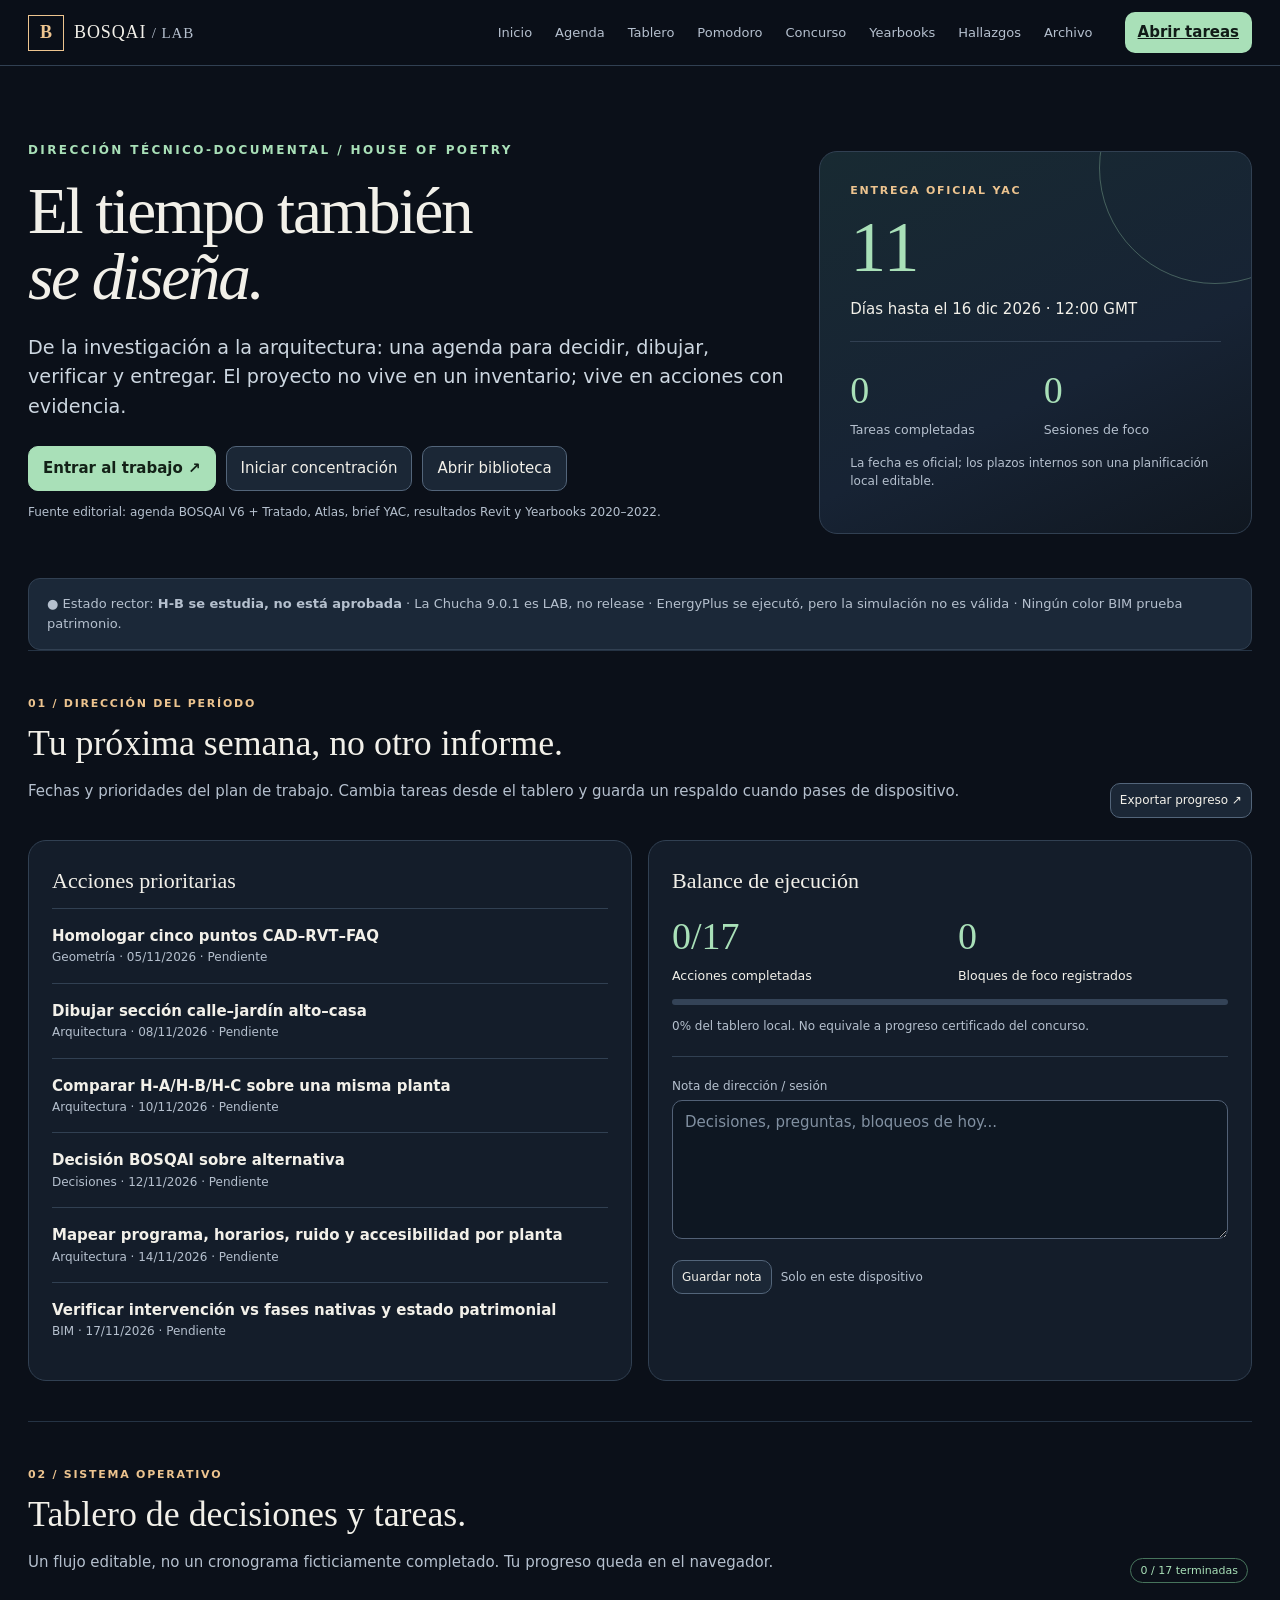
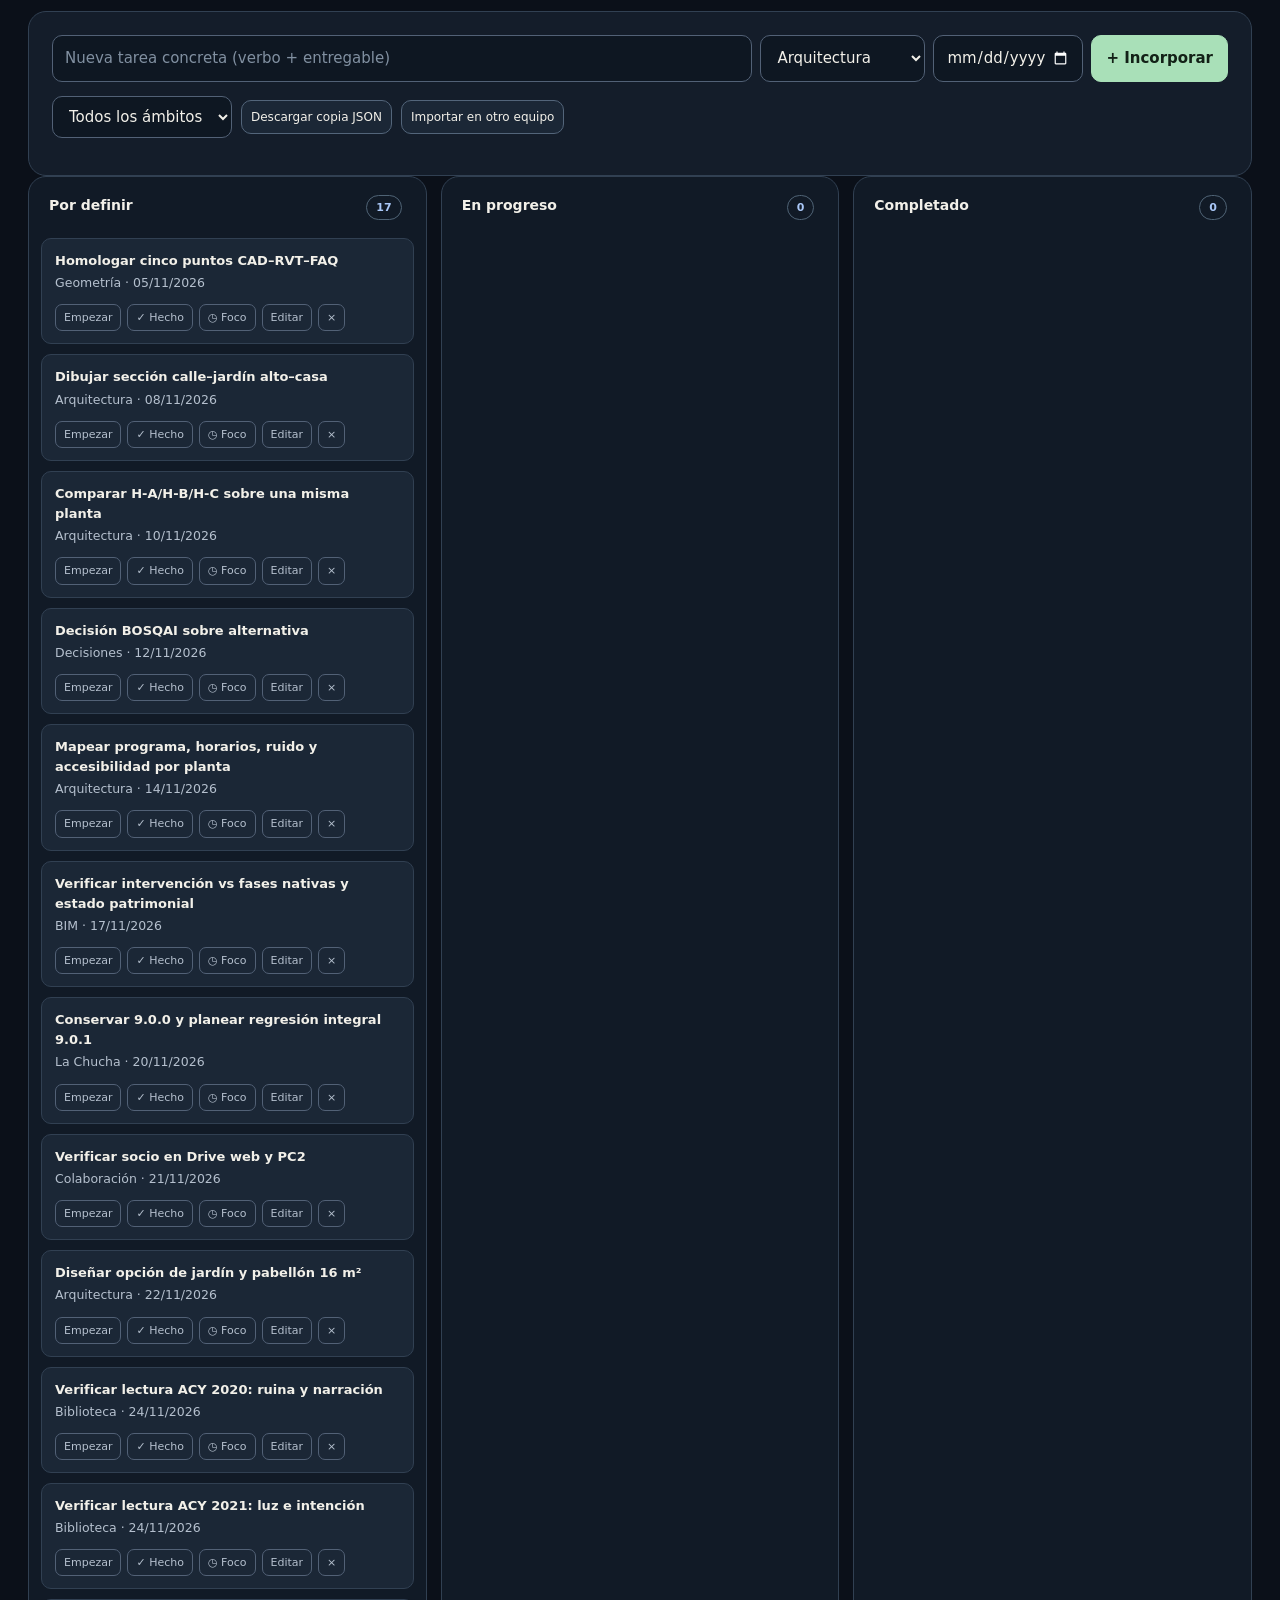
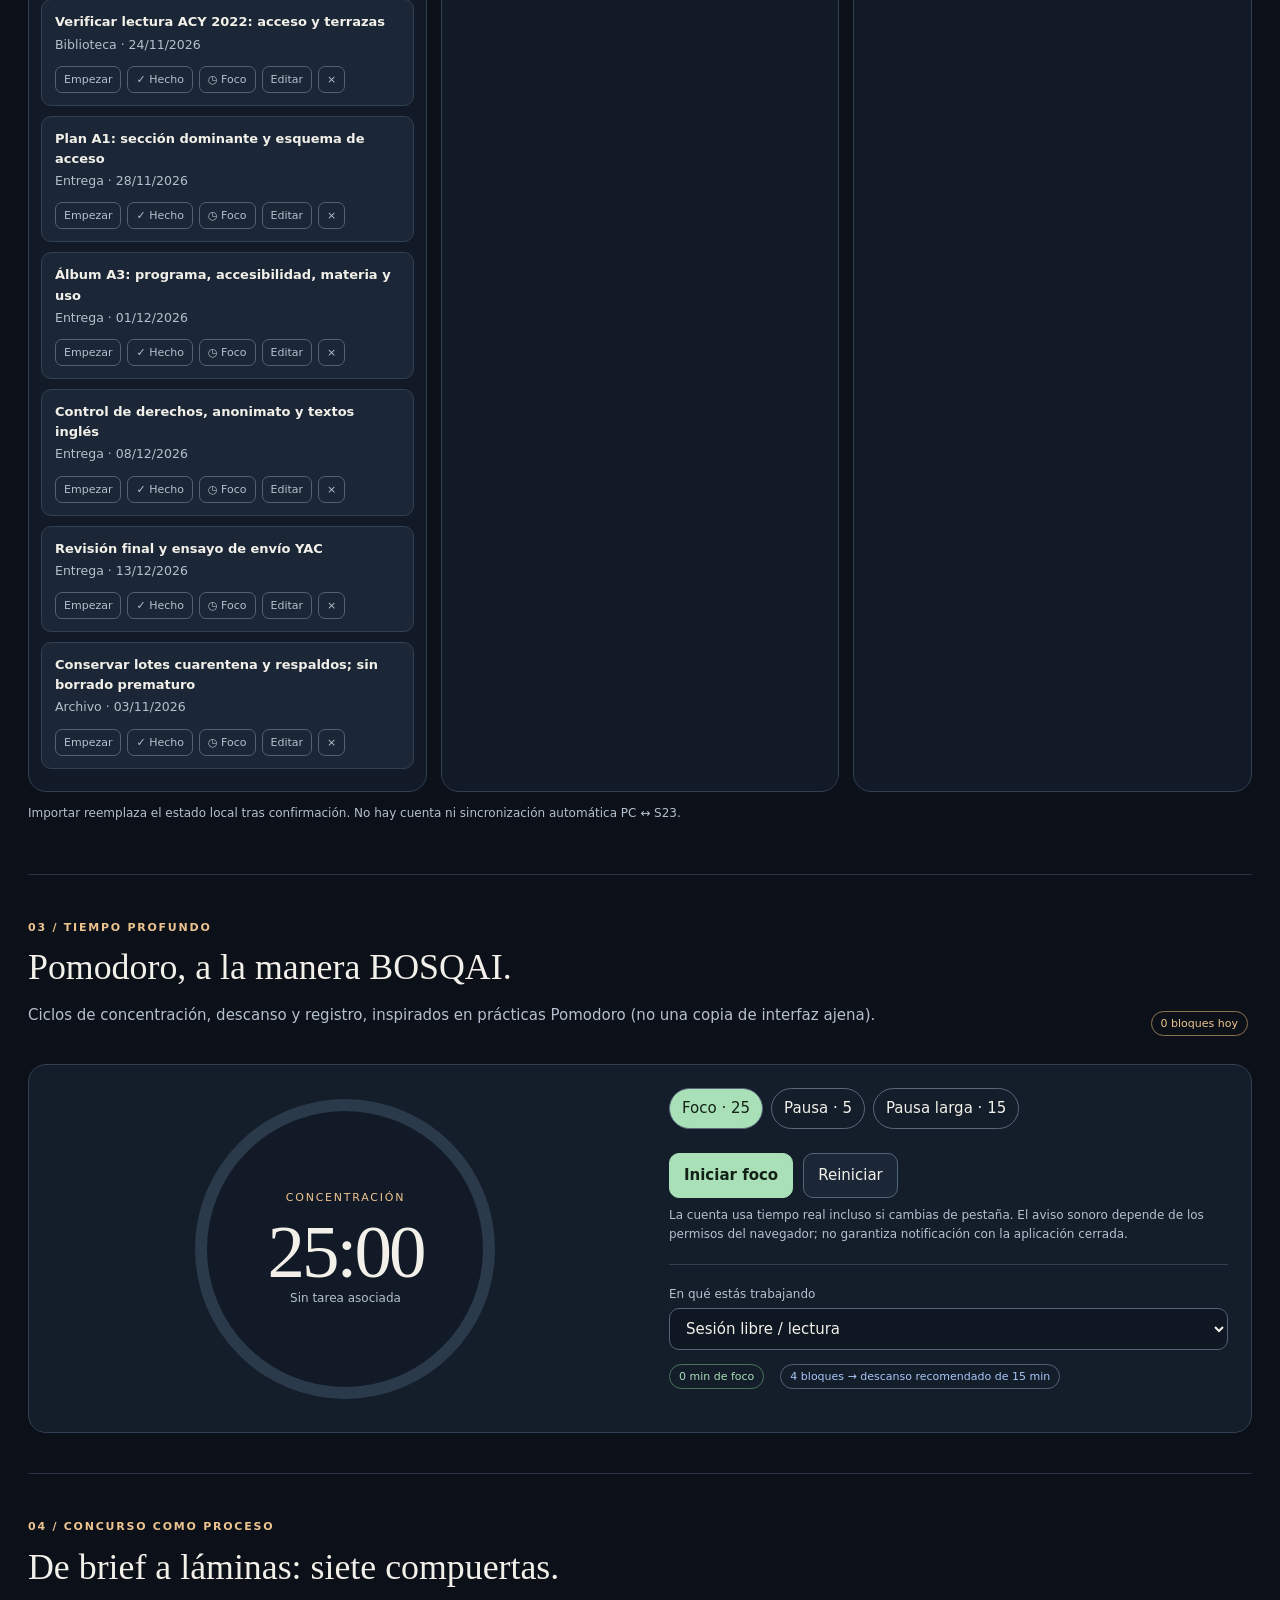
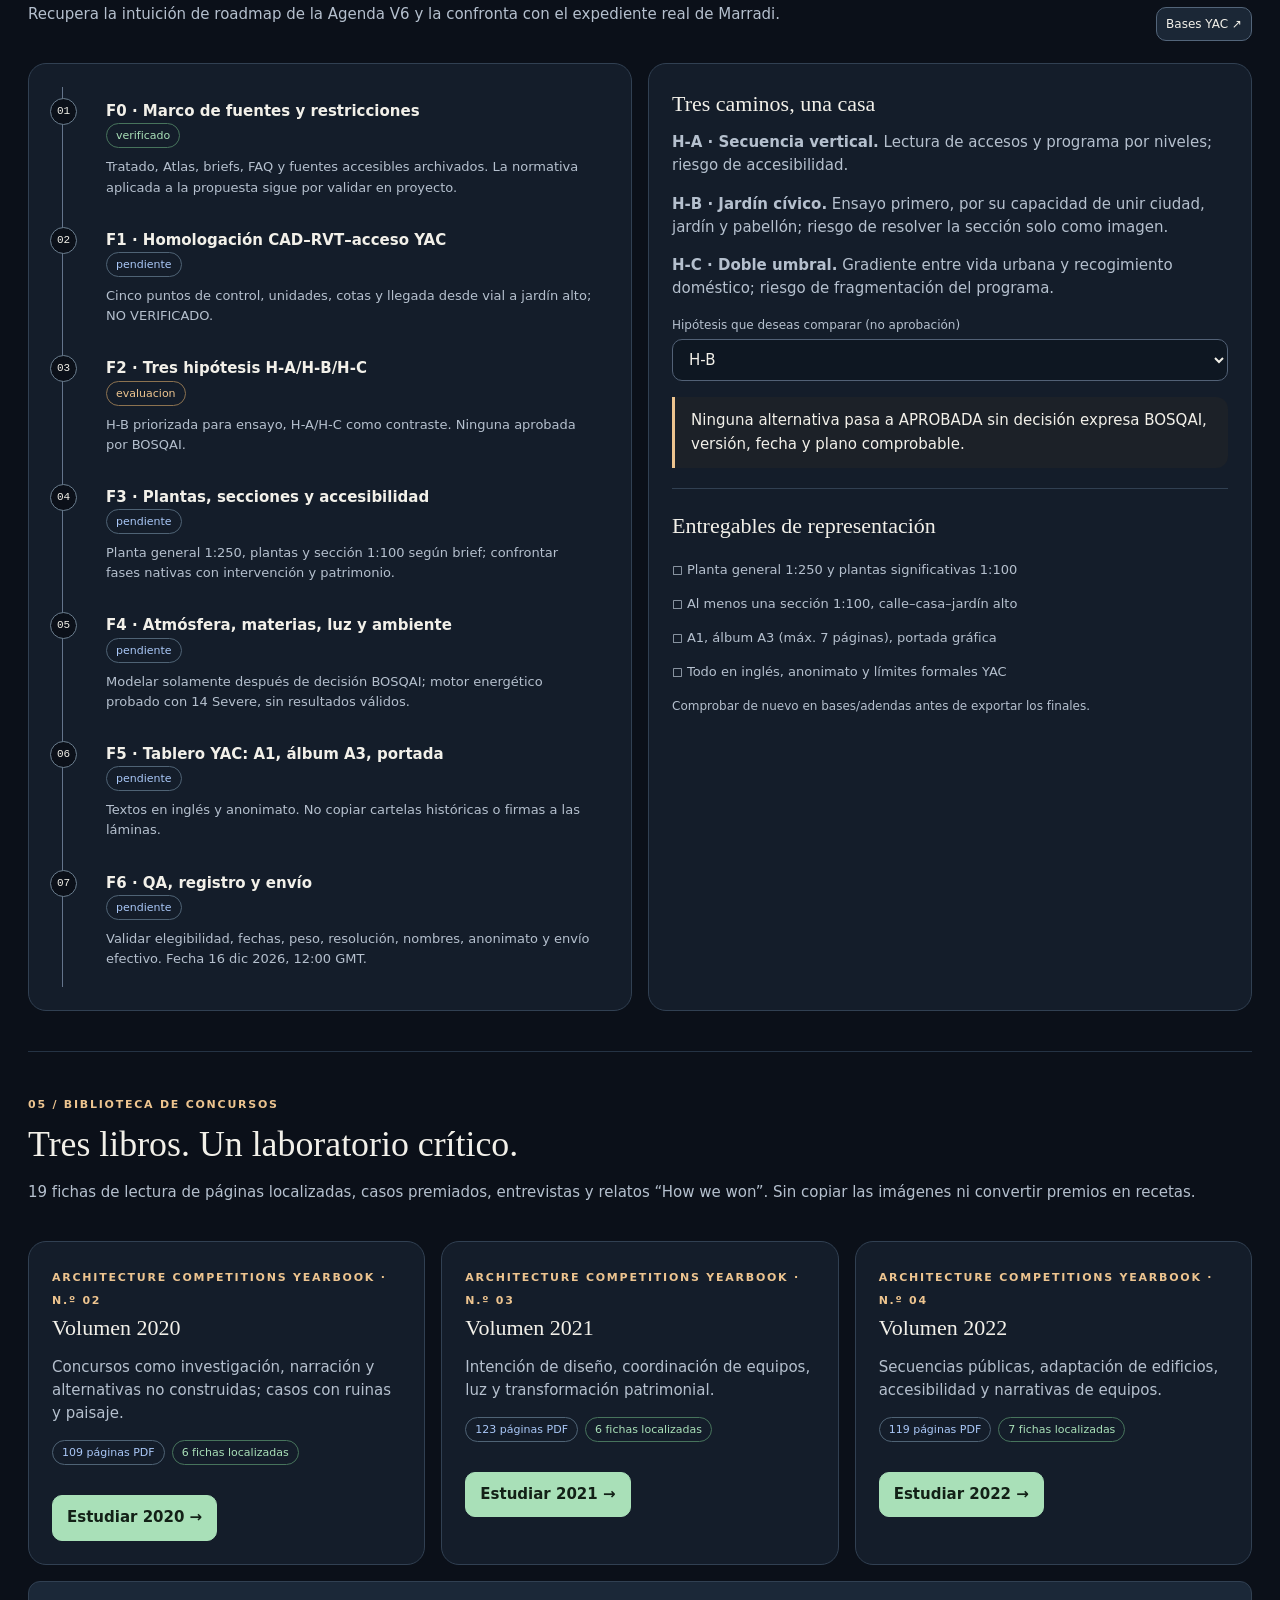
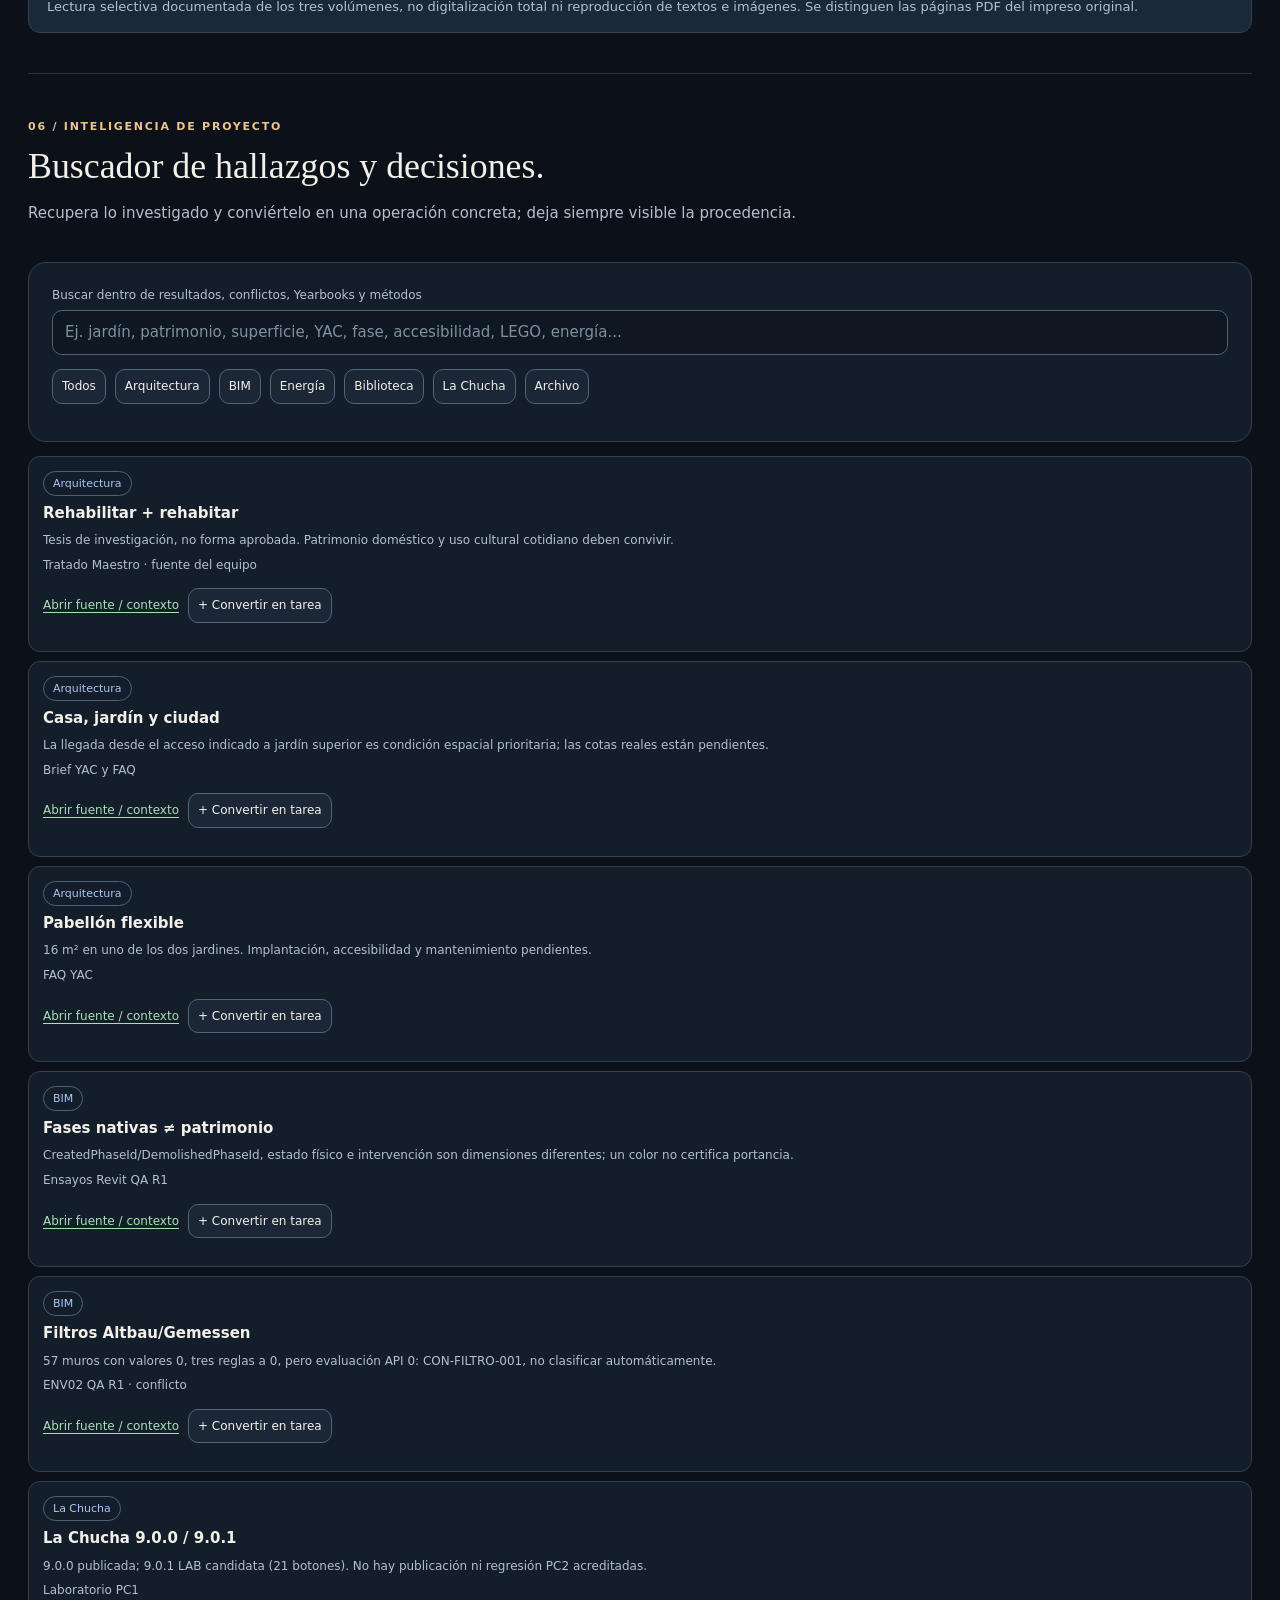
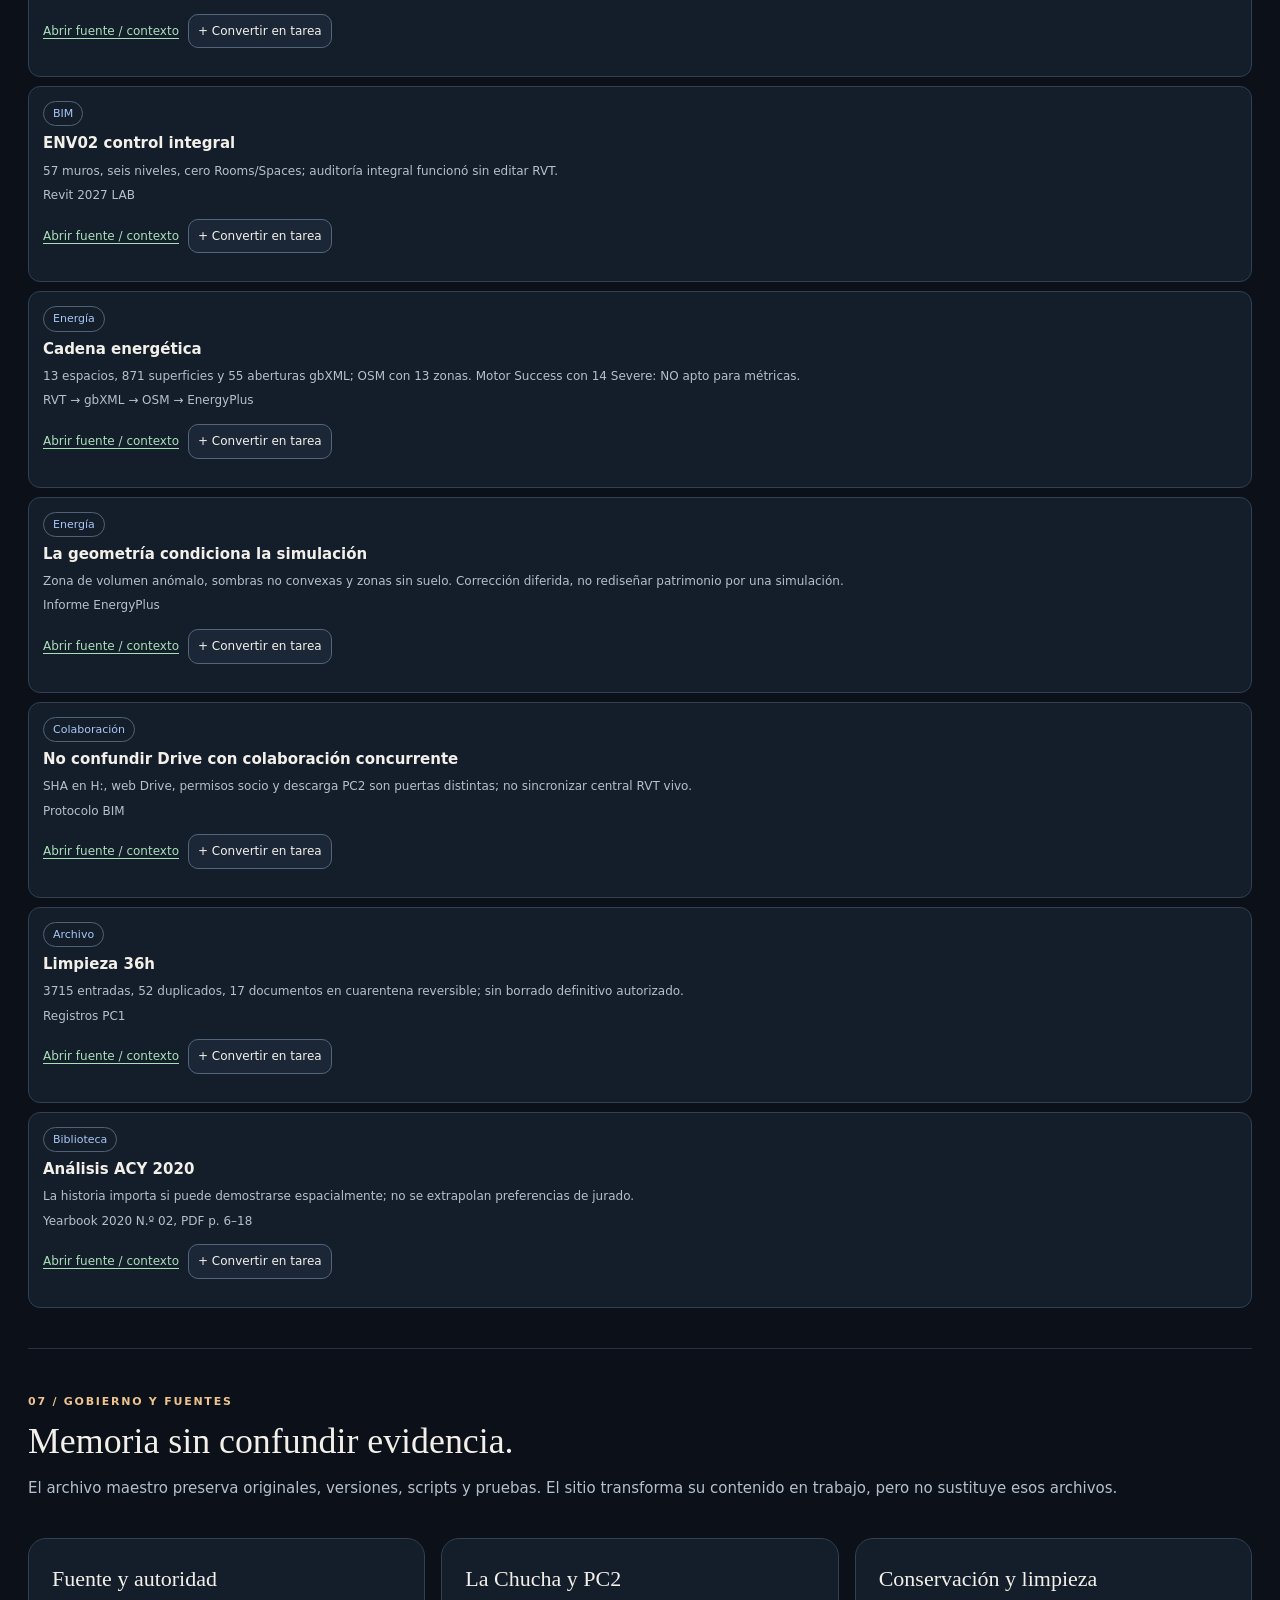
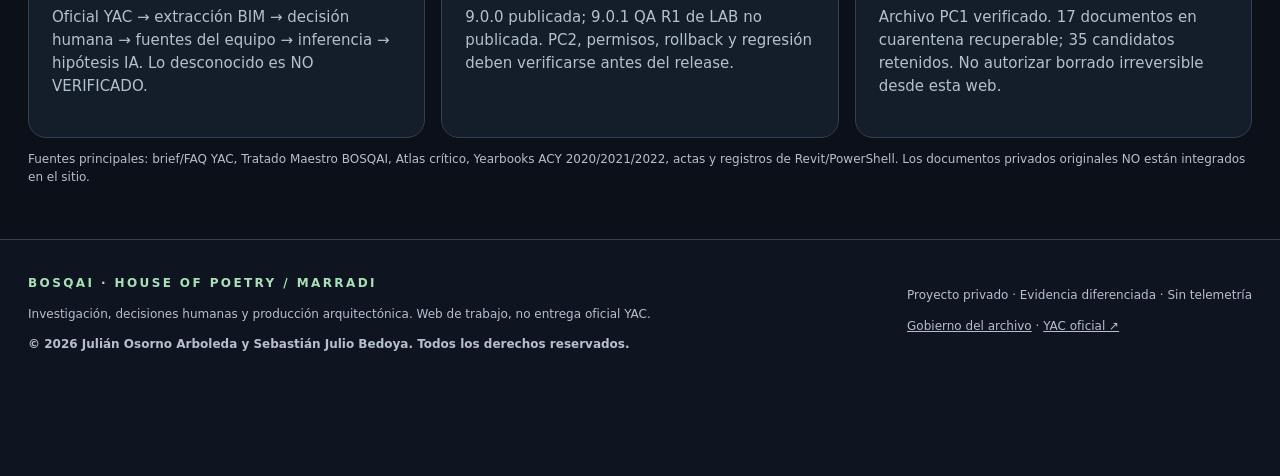
==== index.html @ 4ab839f7 "Add responsive competition workbench entrypoint" ====
<!doctype html>
<html lang="es">
<head>
<meta charset="utf-8">
<meta name="viewport" content="width=device-width, initial-scale=1, viewport-fit=cover">
<meta name="theme-color" content="#0b1019">
<meta name="description" content="BOSQAI Arch-Core: sistema de trabajo arquitectónico House of Poetry, agenda, Pomodoro, investigación y biblioteca crítica ACY.">
<meta name="color-scheme" content="dark">
<title>Estudio y dirección · BOSQAI Arch-Core</title>
<link rel="icon" type="image/svg+xml" href="assets/favicon.svg">
<link rel="manifest" href="manifest.webmanifest">
<link rel="stylesheet" href="style.css">
</head>
<body data-book="" data-base="">
<a class="sr" href="#root">Ir al contenido</a>
<header class="topbar"></header>
<main id="root"><div class="container"><p>Cargando el estudio BOSQAI… Si este texto permanece, revisa JavaScript.</p></div></main>
<footer class="foot"></footer>
<nav class="mobile-bottom" aria-label="Navegación móvil"></nav>
<div id="toast" role="status" aria-live="polite" class="toast hide"></div>
<script src="data.js" defer></script>
<script src="app.js" defer></script>
</body>
</html>
---- style.css ----
:root{--bg:#0b1019;--surface:#141d2a;--panel:#1b2736;--line:#314052;--text:#f2f0e9;--muted:#b5c0ce;--accent:#a9e0b8;--gold:#edc48f;--red:#efb5aa;--blue:#a9c7f7;--radius:18px;--max:1380px}
*{box-sizing:border-box}html{scroll-behavior:smooth}body{margin:0;background:var(--bg);color:var(--text);font:15px/1.55 -apple-system,BlinkMacSystemFont,"Segoe UI",system-ui,sans-serif}a{color:inherit}a:hover{color:var(--accent)}button,input,select,textarea{font:inherit}button{cursor:pointer}button:focus-visible,input:focus-visible,select:focus-visible,textarea:focus-visible,a:focus-visible{outline:3px solid var(--gold);outline-offset:3px}button:disabled{opacity:.4;cursor:not-allowed}
.container{max-width:var(--max);margin:auto;padding:0 28px}.topbar{position:sticky;top:0;z-index:20;background:#0b1019ed;border-bottom:1px solid var(--line);backdrop-filter:blur(16px)}.top-inner{max-width:var(--max);margin:auto;padding:12px 28px;display:flex;align-items:center;gap:22px}.brand{display:flex;align-items:center;gap:10px;text-decoration:none;min-width:max-content}.monogram{border:1px solid var(--gold);width:36px;height:36px;display:grid;place-items:center;color:var(--gold);font:bold 18px Georgia,serif}.brand span:last-child{font-family:Georgia,serif;font-size:18px;letter-spacing:.05em}.topnav{display:flex;flex-wrap:wrap;gap:3px;margin-left:auto}.topnav a{padding:8px 10px;color:var(--muted);text-decoration:none;border-radius:10px;font-size:13px}.topnav a.active,.topnav a:hover{background:var(--panel);color:var(--text)}.top-cta{background:var(--accent);color:#111b17;border:0;padding:9px 13px;border-radius:10px;font-weight:700}.mobile-toggle{display:none;background:var(--panel);color:var(--text);border:1px solid var(--line);border-radius:10px;padding:9px 12px}
.hero{padding:72px 0 44px;display:grid;grid-template-columns:1.4fr .8fr;gap:34px;align-items:end}.eyebrow{font-size:12px;letter-spacing:.2em;text-transform:uppercase;color:var(--accent);font-weight:750}.hero h1{font:normal clamp(38px,5.1vw,78px)/1.02 Georgia,"Times New Roman",serif;letter-spacing:-.035em;margin:16px 0 22px}.lead{font-size:clamp(16px,1.5vw,20px);color:#cdd7e1;max-width:790px}.sublead{color:var(--muted)}.hero-aside{background:linear-gradient(155deg,#182a32,#172334 60%,#101720);border:1px solid var(--line);border-radius:var(--radius);padding:30px;position:relative;overflow:hidden}.hero-aside:before{content:"";position:absolute;right:-80px;top:-100px;width:230px;height:230px;border:1px solid var(--accent);border-radius:50%;opacity:.32}.big-count{font:normal 72px/1 Georgia,serif;color:var(--accent);margin:12px 0}.tiny{font-size:12px;color:var(--muted)}.actions{display:flex;flex-wrap:wrap;gap:10px;margin-top:24px}.btn{background:var(--panel);border:1px solid #53657a;color:var(--text);padding:10px 14px;border-radius:10px;text-decoration:none;display:inline-flex;align-items:center;justify-content:center;gap:8px;min-height:43px}.btn.primary{background:var(--accent);border-color:var(--accent);color:#132117;font-weight:750}.btn.light{background:#2e3d4d}.btn:hover{filter:brightness(1.1)}.btn.small{font-size:12px;padding:7px 9px;min-height:34px}.link{color:var(--accent);text-decoration:underline;text-underline-offset:3px}.section{padding:40px 0;border-top:1px solid #253344;scroll-margin-top:85px}.section-head{display:flex;align-items:end;justify-content:space-between;gap:20px;margin:0 0 22px}.section h2{font:normal clamp(26px,2.8vw,39px)/1.18 Georgia,serif;margin:8px 0}.section h3{font-size:18px;font-weight:650;margin:0 0 10px}.section p{color:var(--muted)}.caps{font-size:11px;font-weight:700;letter-spacing:.16em;text-transform:uppercase;color:var(--gold)}.grid{display:grid;gap:16px}.two{grid-template-columns:repeat(2,minmax(0,1fr))}.three{grid-template-columns:repeat(3,minmax(0,1fr))}.four{grid-template-columns:repeat(4,minmax(0,1fr))}.card{background:var(--surface);border:1px solid var(--line);border-radius:var(--radius);padding:23px;min-width:0}.card.flat{background:transparent}.card h3{font-family:Georgia,serif;font-size:22px;font-weight:400}.card p{margin:8px 0 15px}.card .tag{margin-right:7px}.tag{display:inline-block;padding:3px 9px;border:1px solid #4f6375;border-radius:99px;font-size:11px;color:var(--blue);margin:0 4px 6px 0}.tag.ok{color:var(--accent);border-color:#47745c}.tag.warn{color:var(--gold);border-color:#8c7250}.tag.no{color:var(--red);border-color:#814f4a}.data{font:normal 38px Georgia,serif;margin:6px 0;color:var(--accent)}.meta{font-size:12px;color:var(--muted)}.muted{color:var(--muted)}.divider{height:1px;background:var(--line);margin:20px 0}.ribbon{background:#1b2838;border:1px solid var(--line);padding:15px 18px;border-radius:12px;color:var(--muted);font-size:13px}.notice{border-left:3px solid var(--gold);padding:12px 16px;background:#382d2238;color:var(--text);border-radius:0 12px 12px 0}.task-entry{display:grid;grid-template-columns:1fr 165px 150px auto;gap:8px}.field,select,textarea{background:#0e1722;color:var(--text);border:1px solid #526176;border-radius:10px;padding:10px 12px;min-width:0;width:100%}.field::placeholder,textarea::placeholder{color:#8190a1}label{display:block;color:var(--muted);font-size:12px;margin-bottom:5px}.toolbar{display:flex;flex-wrap:wrap;align-items:center;gap:9px;margin:14px 0}.board{display:grid;grid-template-columns:repeat(3,minmax(0,1fr));gap:14px}.board-col{border:1px solid var(--line);border-radius:var(--radius);padding:12px;background:#111a26;min-height:180px}.board-title{margin:6px 8px 12px;display:flex;justify-content:space-between;font-size:14px;font-weight:700}.task{padding:12px 13px;background:var(--panel);border:1px solid var(--line);border-radius:10px;margin-bottom:10px;word-break:break-word}.task strong{font-size:13px;display:block}.task small{color:var(--muted)}.task-controls{display:flex;gap:6px;flex-wrap:wrap;margin-top:10px}.task-controls button{background:transparent;color:var(--muted);border:1px solid #526176;border-radius:7px;padding:4px 8px;font-size:11px}.progress-line{height:6px;background:#344357;border-radius:8px;overflow:hidden;margin:12px 0}.progress-line span{display:block;height:100%;background:var(--accent);transition:width .3s}.steps{counter-reset:steps}.step{position:relative;padding:13px 16px 15px 43px;border-left:1px solid #64748b;margin-left:10px}.step:before{counter-increment:steps;content:counter(steps,decimal-leading-zero);position:absolute;left:-13px;top:11px;background:var(--bg);border:1px solid #6b7e8f;border-radius:50%;font:11px/25px monospace;text-align:center;width:25px;height:25px}.step strong{display:block}.step p{margin:3px 0;font-size:13px}.timer{display:grid;grid-template-columns:1.05fr 1fr;gap:30px;align-items:center}.timer-dial{position:relative;width:min(100%,300px);aspect-ratio:1;border-radius:50%;margin:auto;display:grid;place-items:center;background:conic-gradient(var(--accent) 0deg,var(--accent) var(--angle,0deg),#2b3a4b var(--angle,0deg),#2b3a4b 360deg)}.timer-dial:before{content:"";position:absolute;inset:12px;border-radius:50%;background:#111a26}.timer-face{position:relative;text-align:center}.clock{font:normal clamp(46px,6vw,75px)/1 Georgia,serif;font-variant-numeric:tabular-nums;letter-spacing:-.04em}.timer-state{letter-spacing:.16em;text-transform:uppercase;font-size:11px;color:var(--gold);margin-bottom:8px}.timer-presets{display:flex;gap:8px;flex-wrap:wrap}.timer-presets button{border:1px solid #5a687c;color:var(--text);background:transparent;border-radius:99px;padding:8px 12px}.timer-presets button[aria-pressed="true"]{background:var(--accent);color:#142419}.pulse{animation:pulse 2s ease infinite}@keyframes pulse{50%{box-shadow:0 0 0 9px #a9e0b818}}.chapter{display:block;border-top:1px solid var(--line);padding:16px 0}.chapter h4{font-family:Georgia,serif;font-weight:normal;font-size:22px;margin:6px 0}.chapter p{margin:5px 0}.case-grid{display:grid;grid-template-columns:repeat(2,minmax(0,1fr));gap:15px}.case{background:var(--surface);border:1px solid var(--line);border-radius:15px;padding:21px}.case h3{font:normal 21px/1.2 Georgia,serif}.case p{font-size:13px}.case .page{color:var(--gold);font-size:12px}.case ul{color:var(--muted);font-size:13px;padding-left:17px}.case li{margin:5px 0}.search-results{display:grid;gap:9px}.result{padding:14px;border:1px solid var(--line);border-radius:12px;background:var(--surface)}.result strong{display:block}.result p{font-size:12px;margin:6px 0}.result a{font-size:12px;color:var(--accent)}.empty{padding:28px;color:var(--muted);border:1px dashed #69798b;border-radius:12px;text-align:center}.layout-book{display:grid;grid-template-columns:240px minmax(0,1fr);gap:28px}.book-aside{position:sticky;top:95px;align-self:start}.book-aside a{display:block;padding:9px 10px;text-decoration:none;border-bottom:1px solid var(--line);color:var(--muted)}.book-aside a:hover{color:var(--accent)}.quote{border-left:2px solid var(--gold);padding:13px 18px;margin:18px 0;color:var(--text);font-family:Georgia,serif;font-size:20px}.book-title{font:normal clamp(40px,5vw,70px)/1.08 Georgia,serif;margin:10px 0 18px}.book-detail .case{margin-bottom:14px}.foot{border-top:1px solid var(--line);background:#0e1520;padding:34px 0 110px}.foot-inner{display:grid;grid-template-columns:1fr auto;gap:20px}.foot p{font-size:12px;color:var(--muted)}.mobile-bottom{display:none}.sr{position:absolute;left:-10000px;width:1px;height:1px;overflow:hidden}.toast{position:fixed;bottom:25px;right:25px;background:var(--accent);color:#102117;padding:12px 18px;border-radius:12px;z-index:80;max-width:min(360px,92vw);box-shadow:0 10px 40px #0007}.hide{display:none!important}.kbd{font-family:monospace;padding:2px 5px;border:1px solid var(--line);border-radius:5px}details{border-bottom:1px solid var(--line);padding:9px 0}summary{cursor:pointer;color:var(--text)}.checkrow{display:flex;align-items:flex-start;gap:9px;padding:7px 0;color:var(--muted);font-size:13px}.checkrow input{margin-top:4px} .pillbar{display:flex;gap:8px;flex-wrap:wrap}
@media(max-width:1120px){.topnav a{padding:7px 6px;font-size:12px}.hero{gap:20px}.four{grid-template-columns:repeat(2,minmax(0,1fr))}.task-entry{grid-template-columns:1fr 1fr}.task-entry button{grid-column:span 2}}
@media(max-width:800px){.top-inner{padding:11px 17px}.mobile-toggle{display:block;margin-left:auto}.topnav{display:none;position:absolute;top:58px;left:12px;right:12px;padding:12px;max-height:75vh;overflow:auto;flex-direction:column;background:#152132;border:1px solid var(--line);border-radius:14px;box-shadow:0 18px 55px #0008}.topnav.open{display:flex}.topnav a{padding:12px;font-size:14px}.top-cta{display:none}.container{padding:0 17px}.hero{grid-template-columns:1fr;padding:48px 0 28px}.hero-aside{padding:23px}.three,.two,.four{grid-template-columns:1fr 1fr}.board{grid-template-columns:1fr}.timer{grid-template-columns:1fr}.timer-dial{width:244px}.layout-book{grid-template-columns:1fr}.book-aside{position:static;display:flex;flex-wrap:wrap;gap:4px}.book-aside a{border:1px solid var(--line);padding:8px;border-radius:8px;font-size:12px}.case-grid{grid-template-columns:1fr}.section{padding:31px 0}.foot-inner{grid-template-columns:1fr}.mobile-bottom{display:flex;position:fixed;bottom:0;left:0;right:0;z-index:25;background:#0b1019f2;border-top:1px solid var(--line);padding:7px max(8px,env(safe-area-inset-right)) calc(8px + env(safe-area-inset-bottom)) max(8px,env(safe-area-inset-left));justify-content:space-around;backdrop-filter:blur(13px)}.mobile-bottom a{display:grid;justify-items:center;color:#aebdcb;text-decoration:none;font-size:11px;gap:1px;padding:4px 6px;min-width:51px}.mobile-bottom span{font-size:18px}.foot{padding-bottom:115px}}
@media(max-width:480px){body{font-size:14px}.hero h1{font-size:46px}.lead{font-size:16px}.three,.two,.four{grid-template-columns:1fr}.task-entry{grid-template-columns:1fr}.task-entry button{grid-column:span 1}.section-head{display:block}.card{padding:18px}.book-title{font-size:44px}.timer-dial{width:235px}.actions .btn{flex:1 1 45%}.hero-aside .big-count{font-size:58px}}
@media(prefers-reduced-motion:reduce){html{scroll-behavior:auto}*,*:before,*:after{animation:none!important;transition:none!important}}
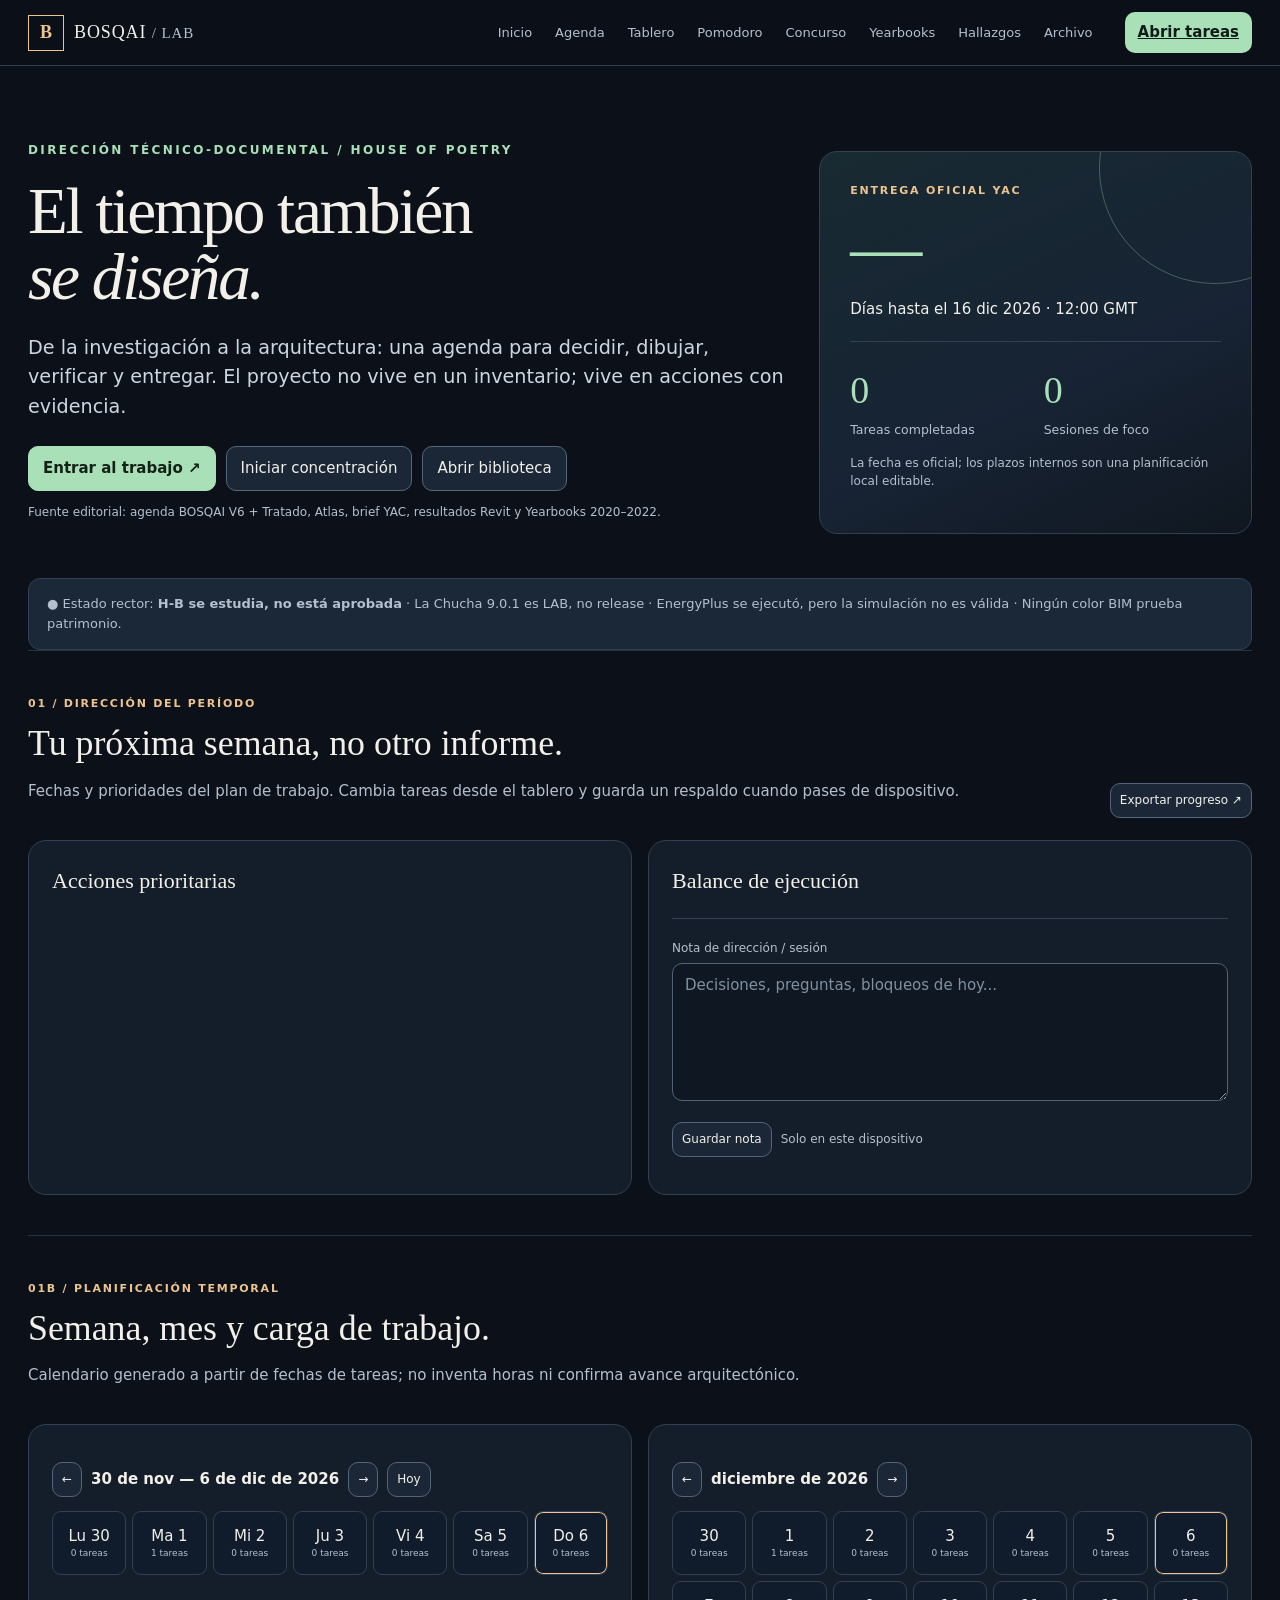
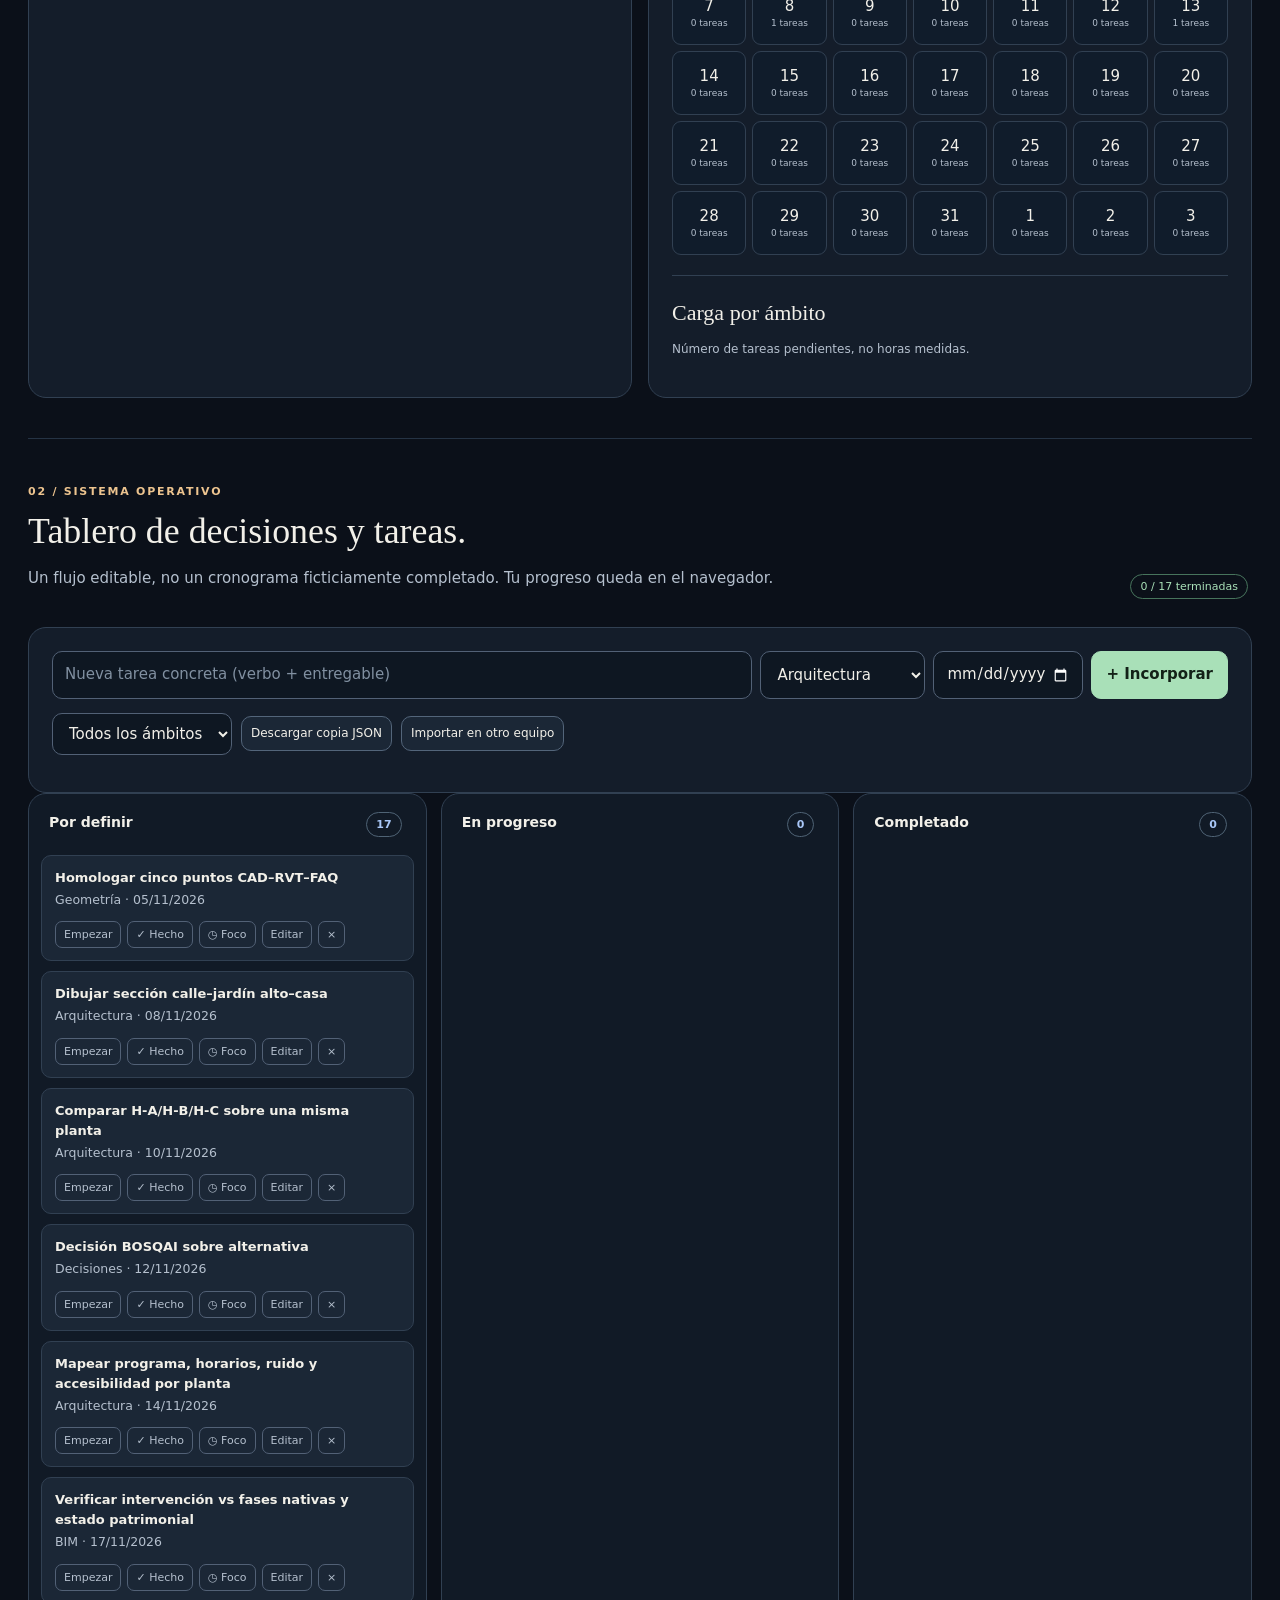
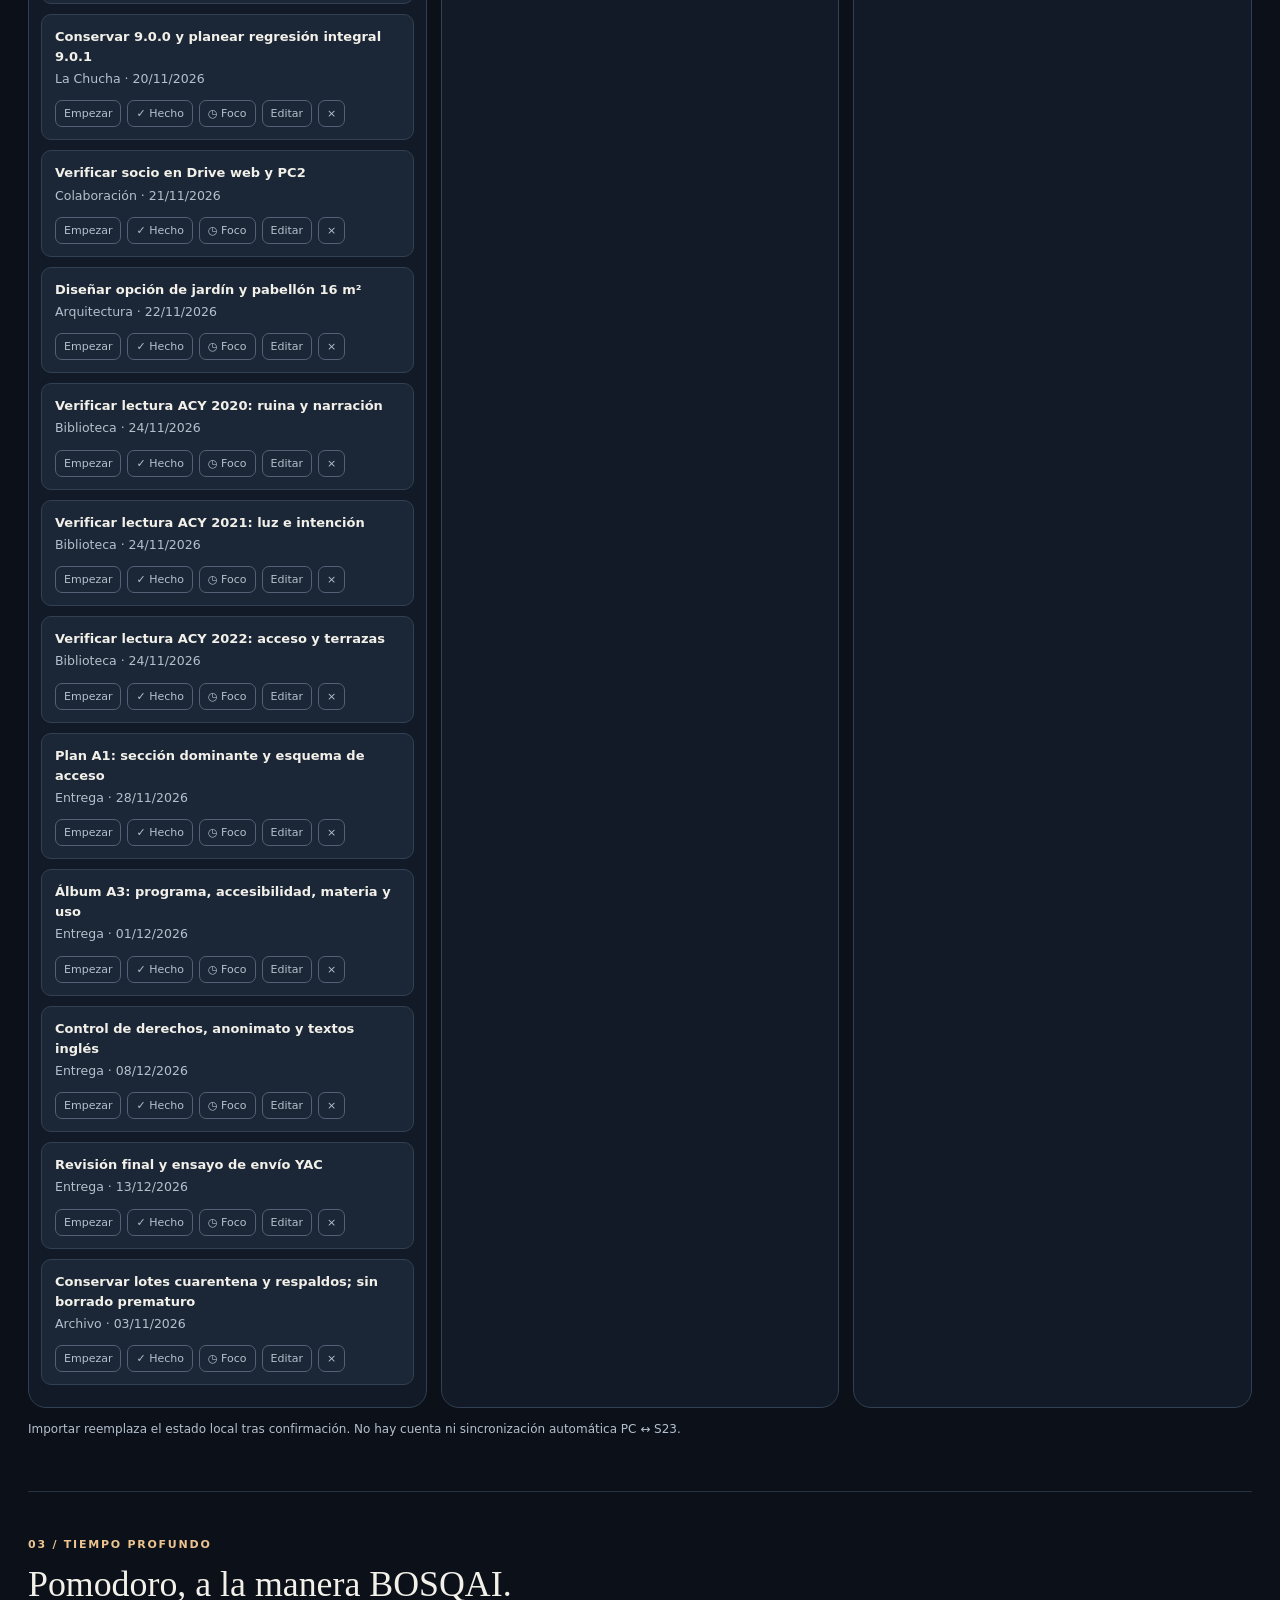
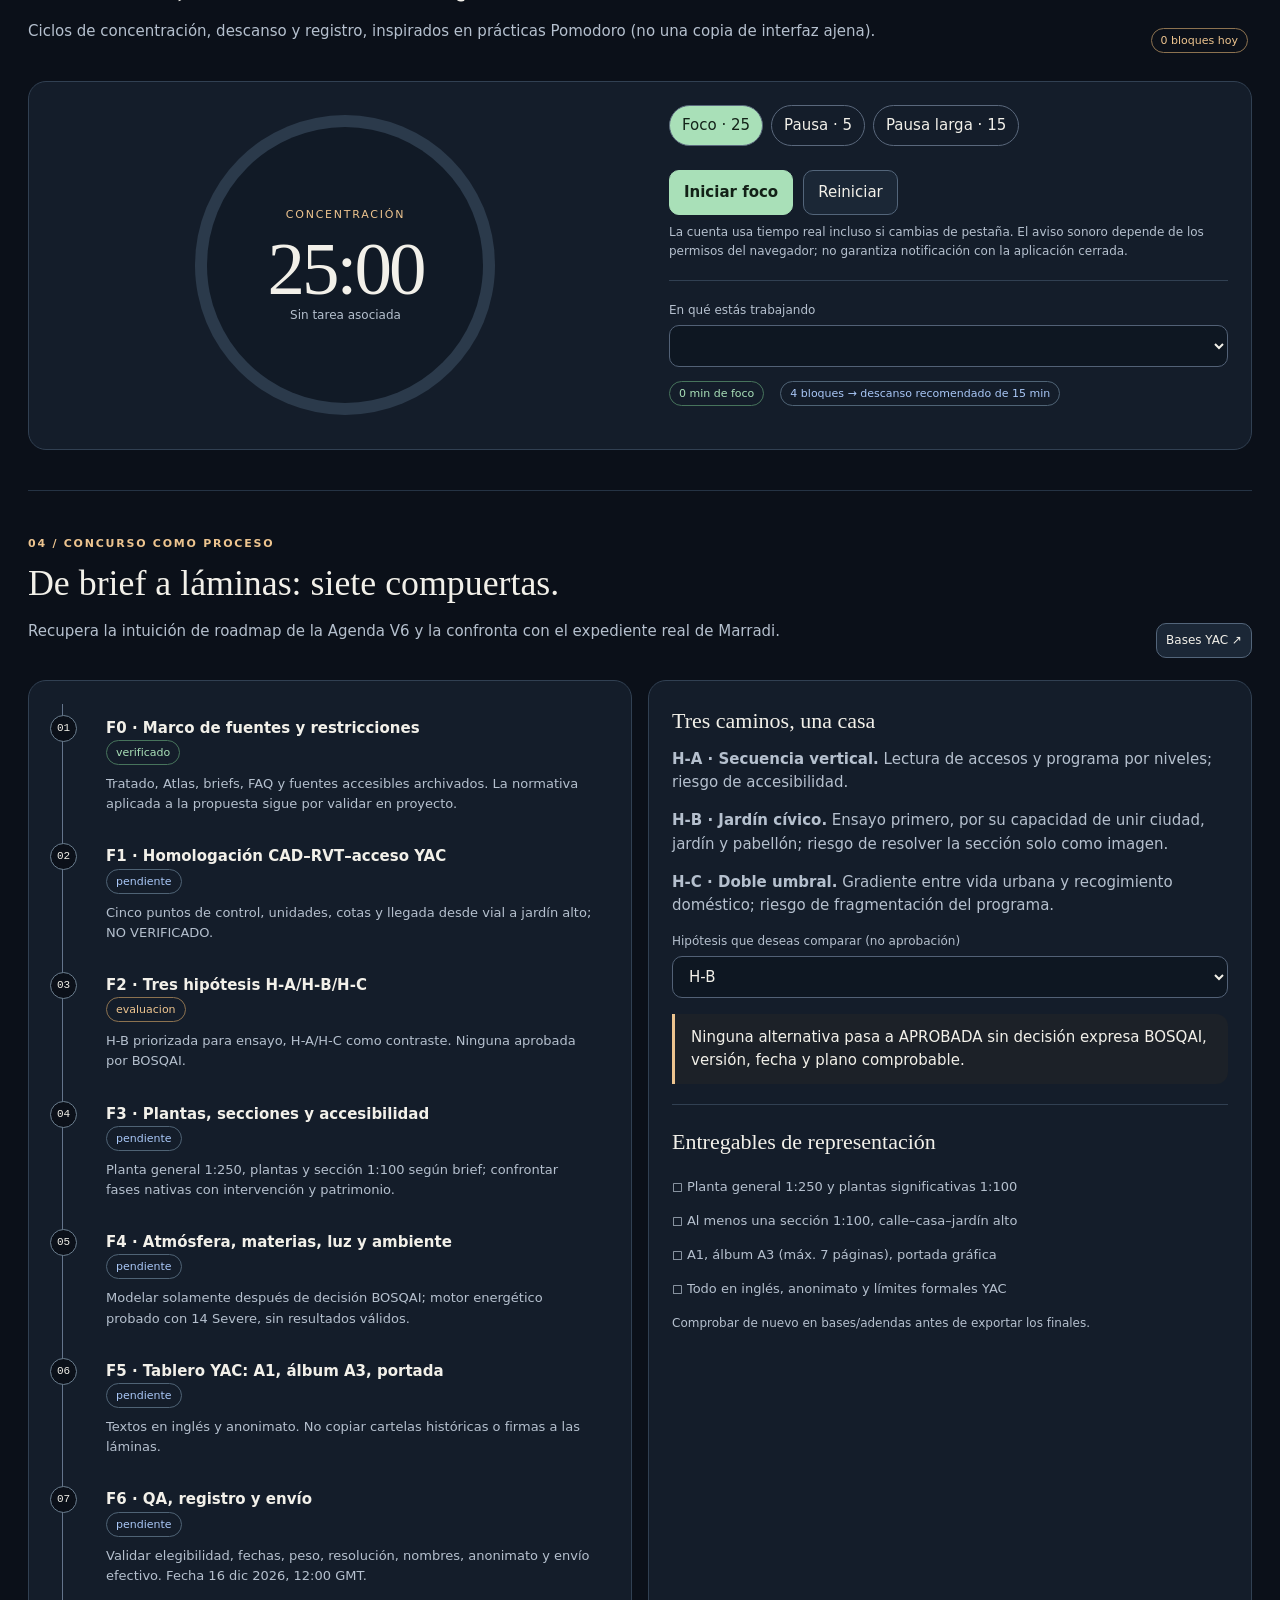
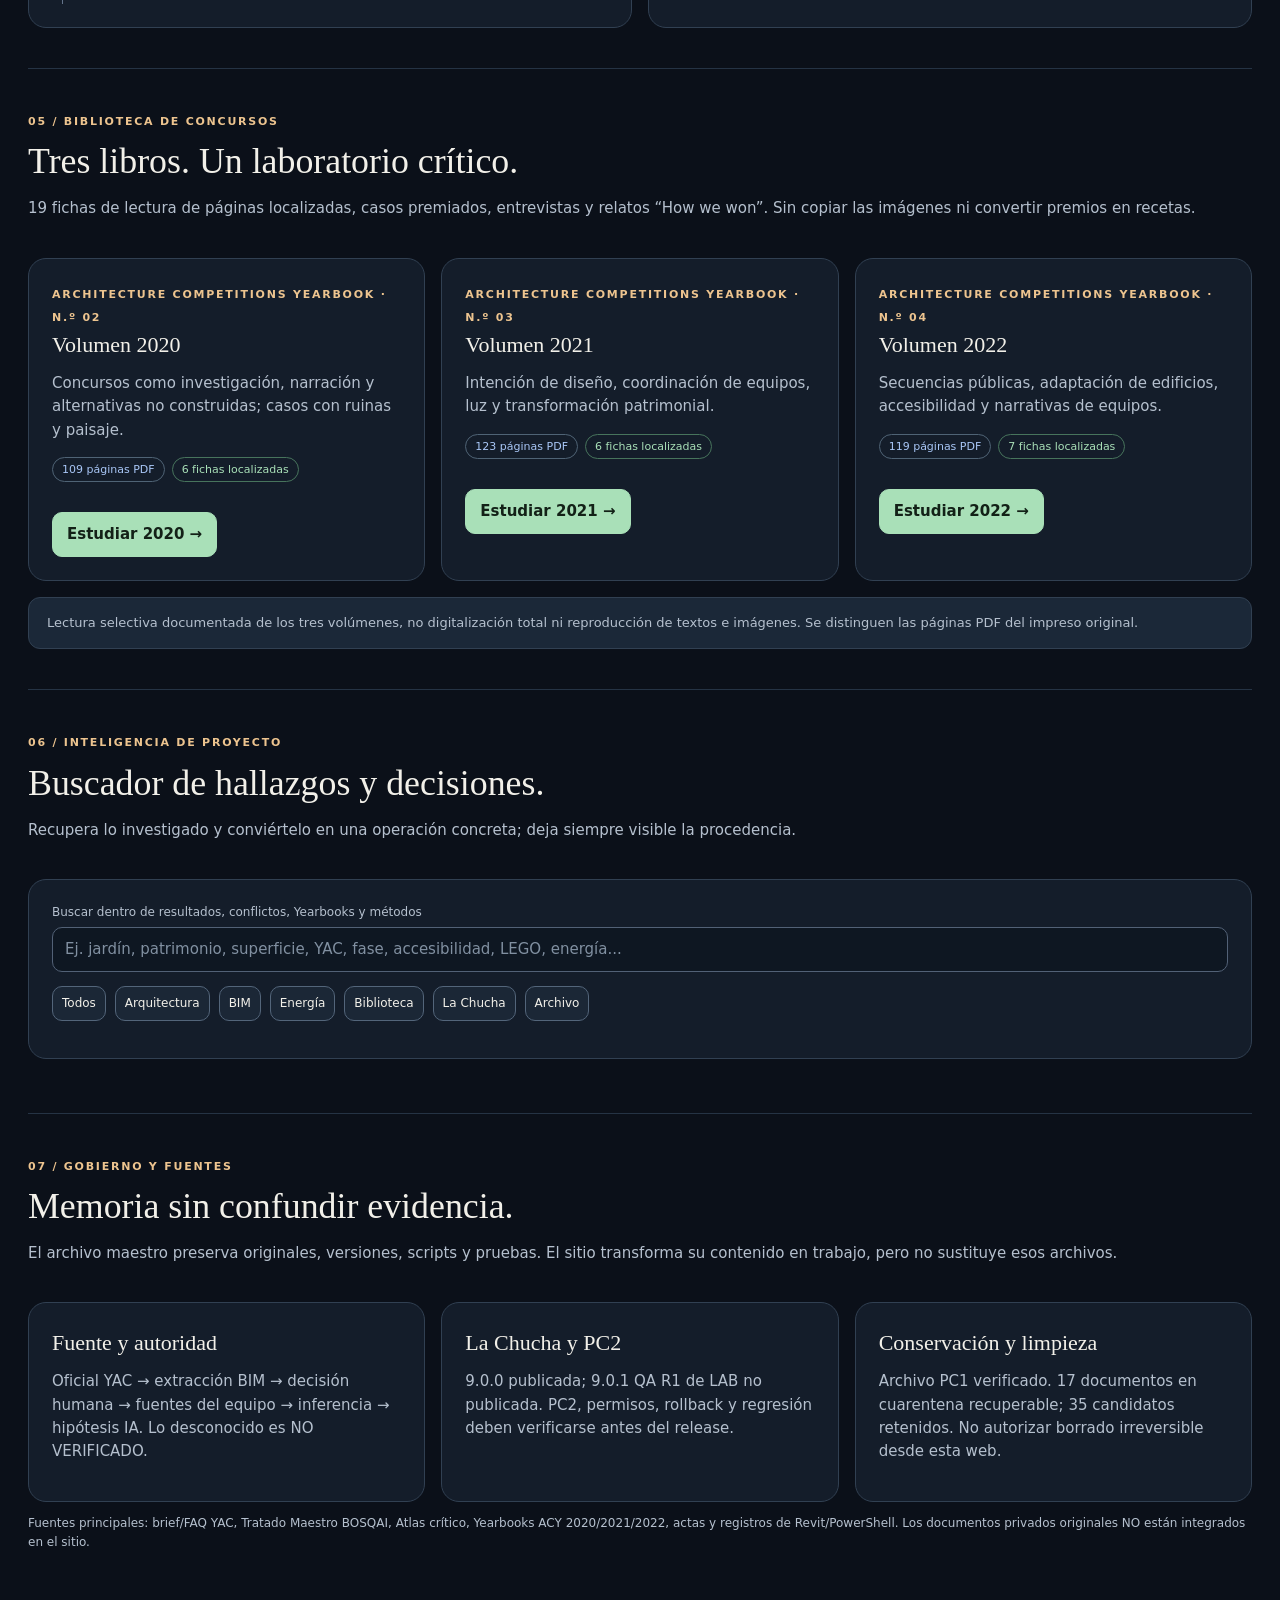
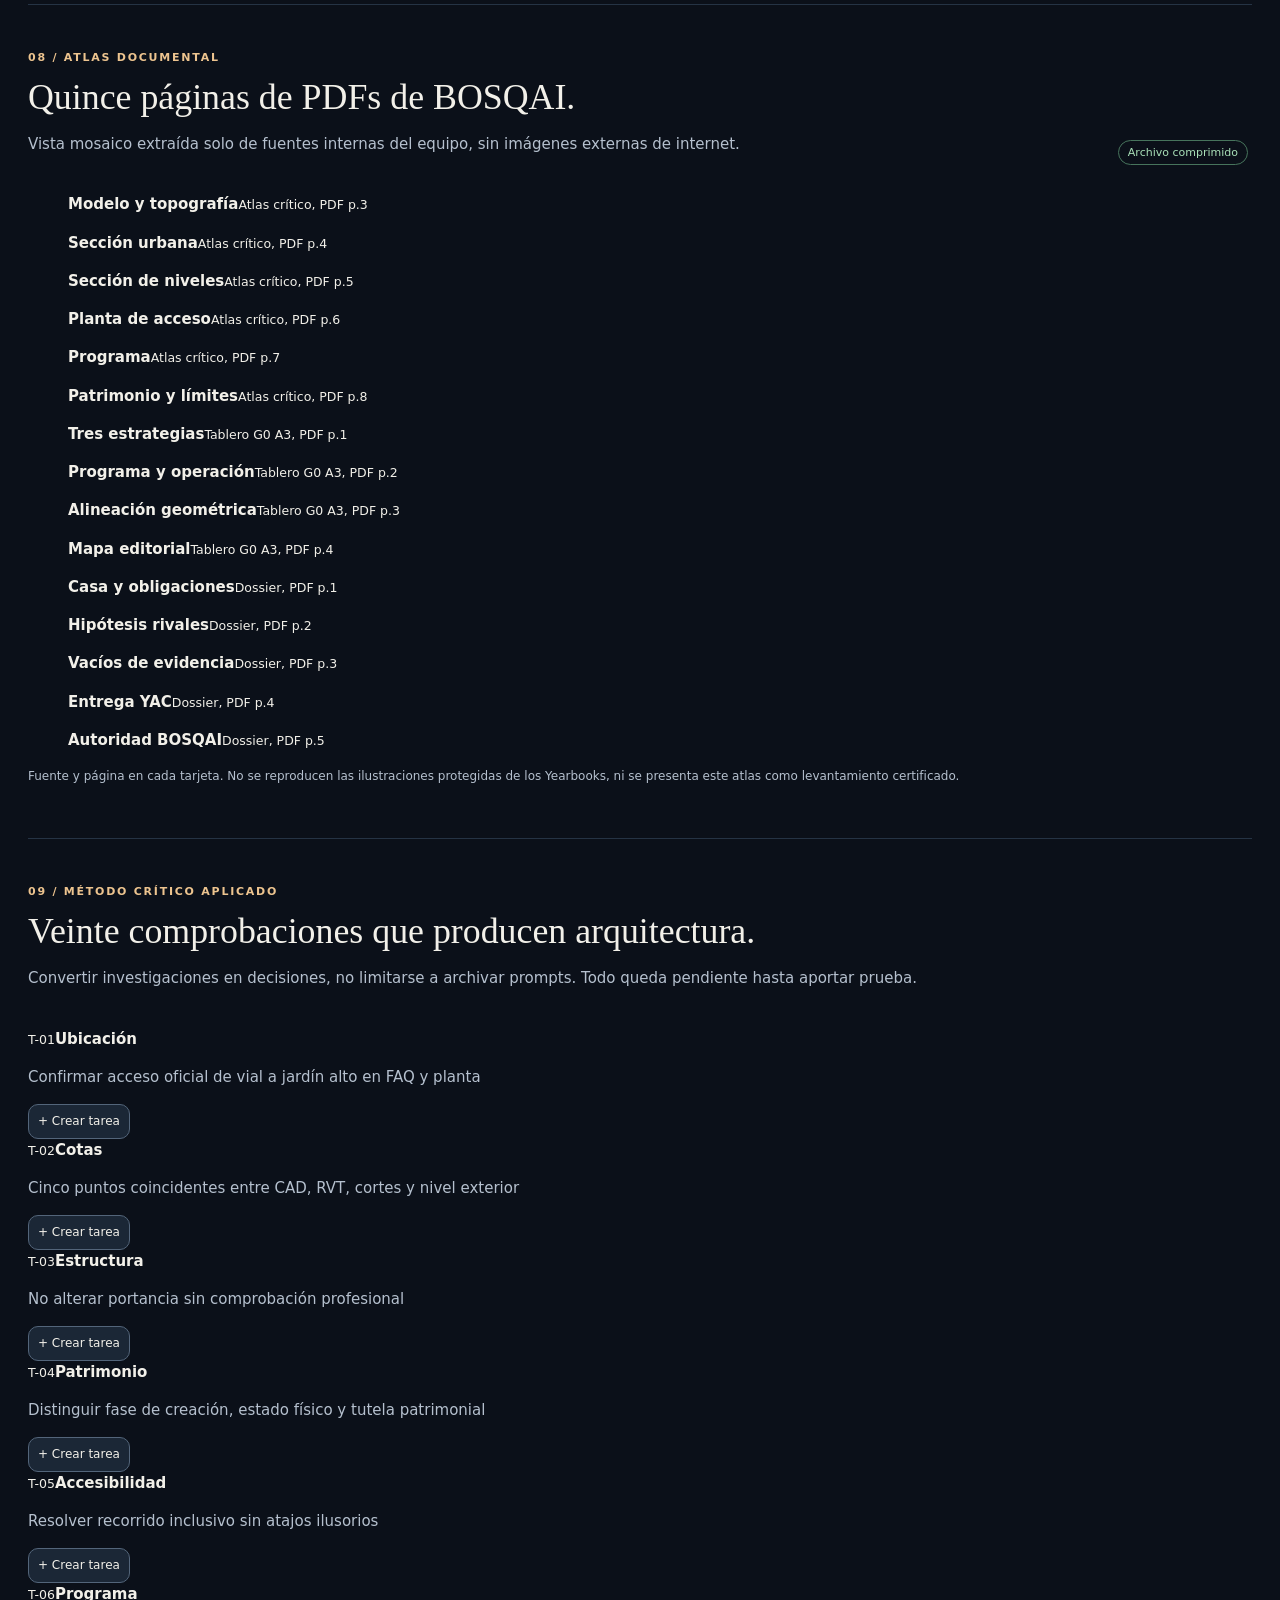
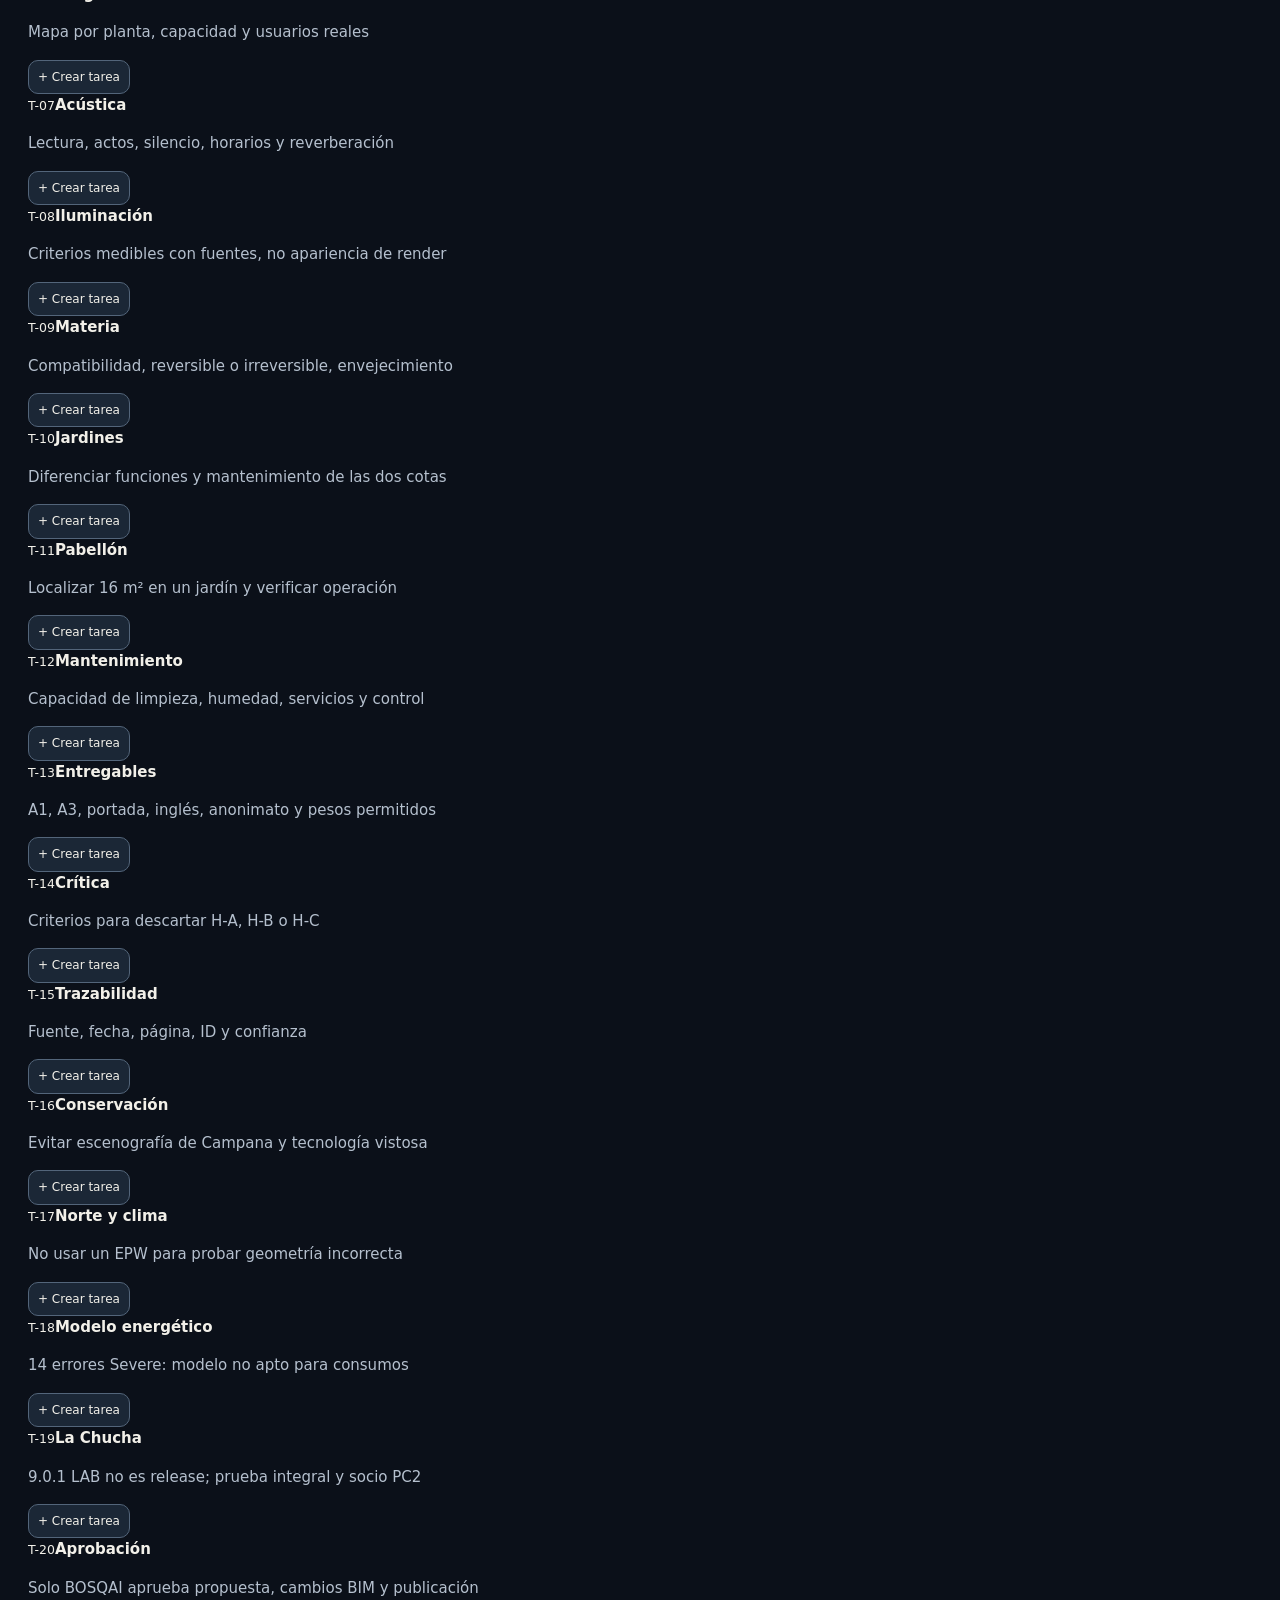
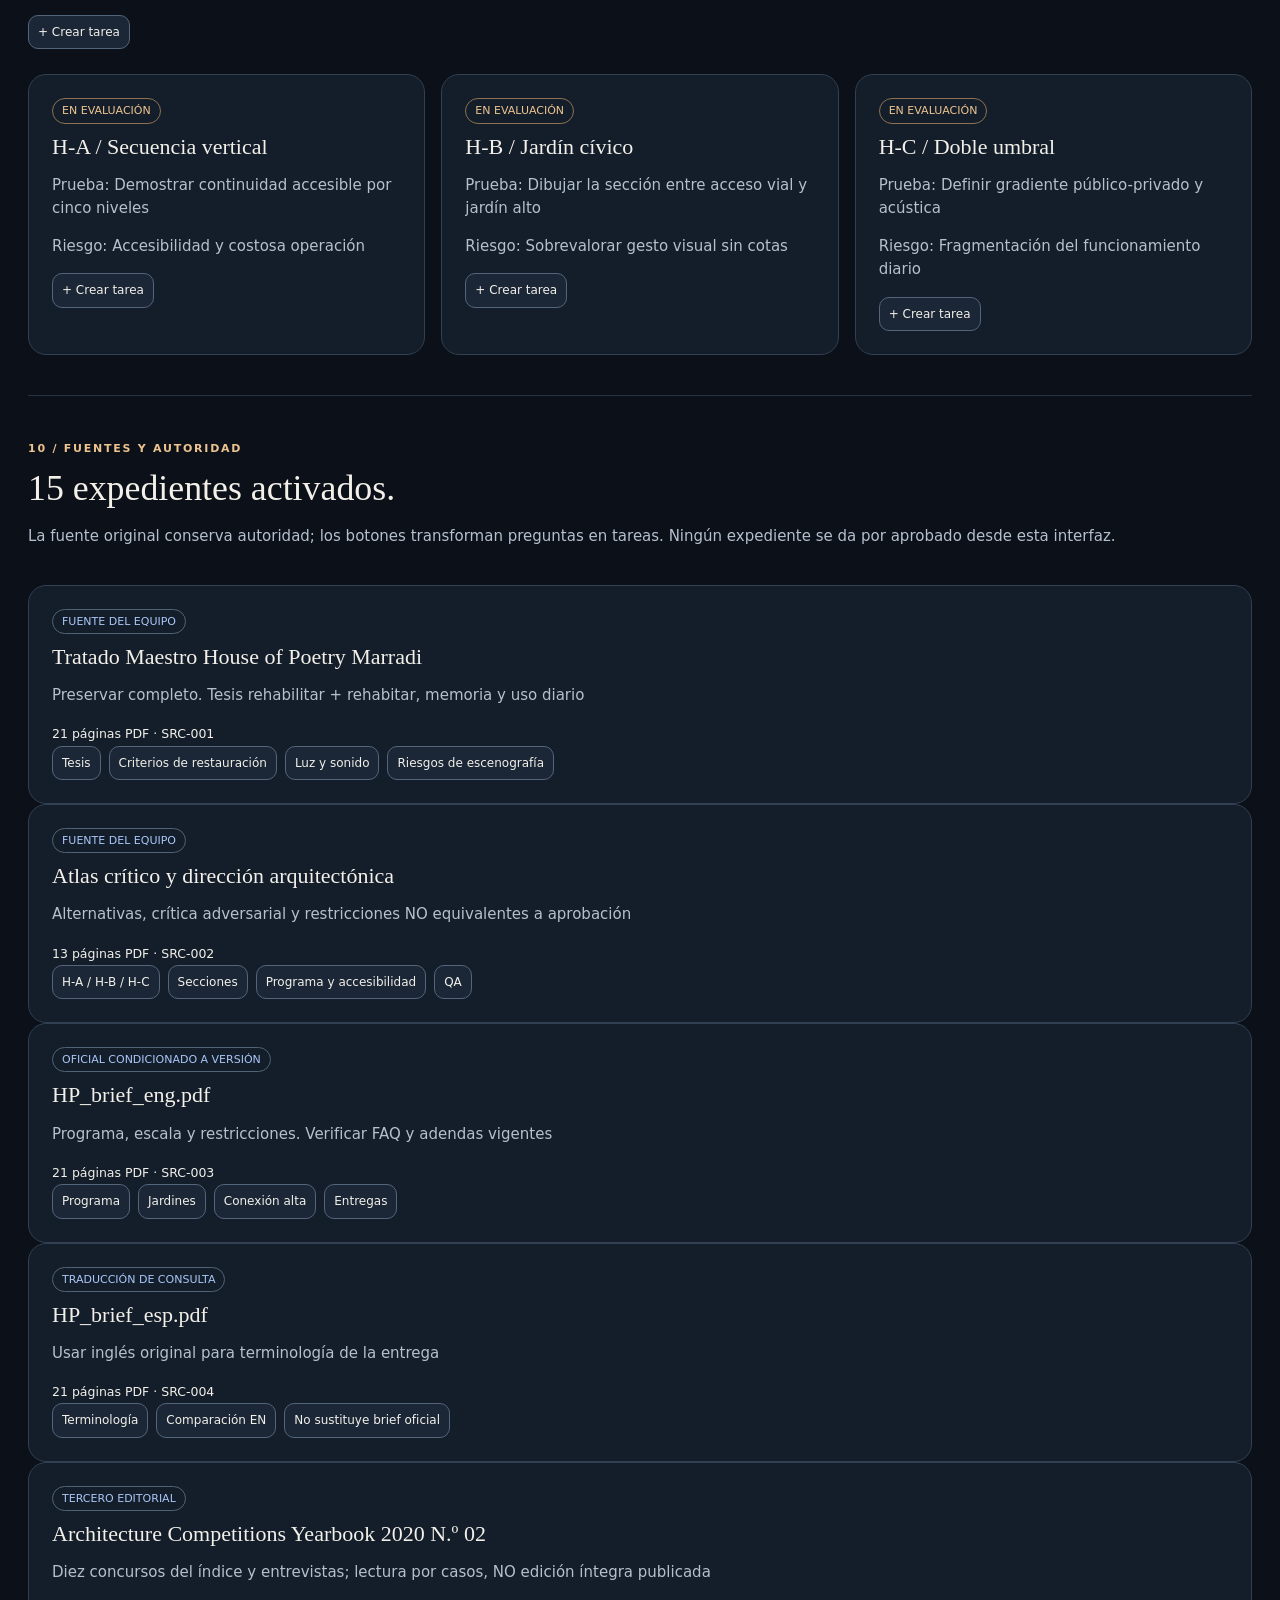
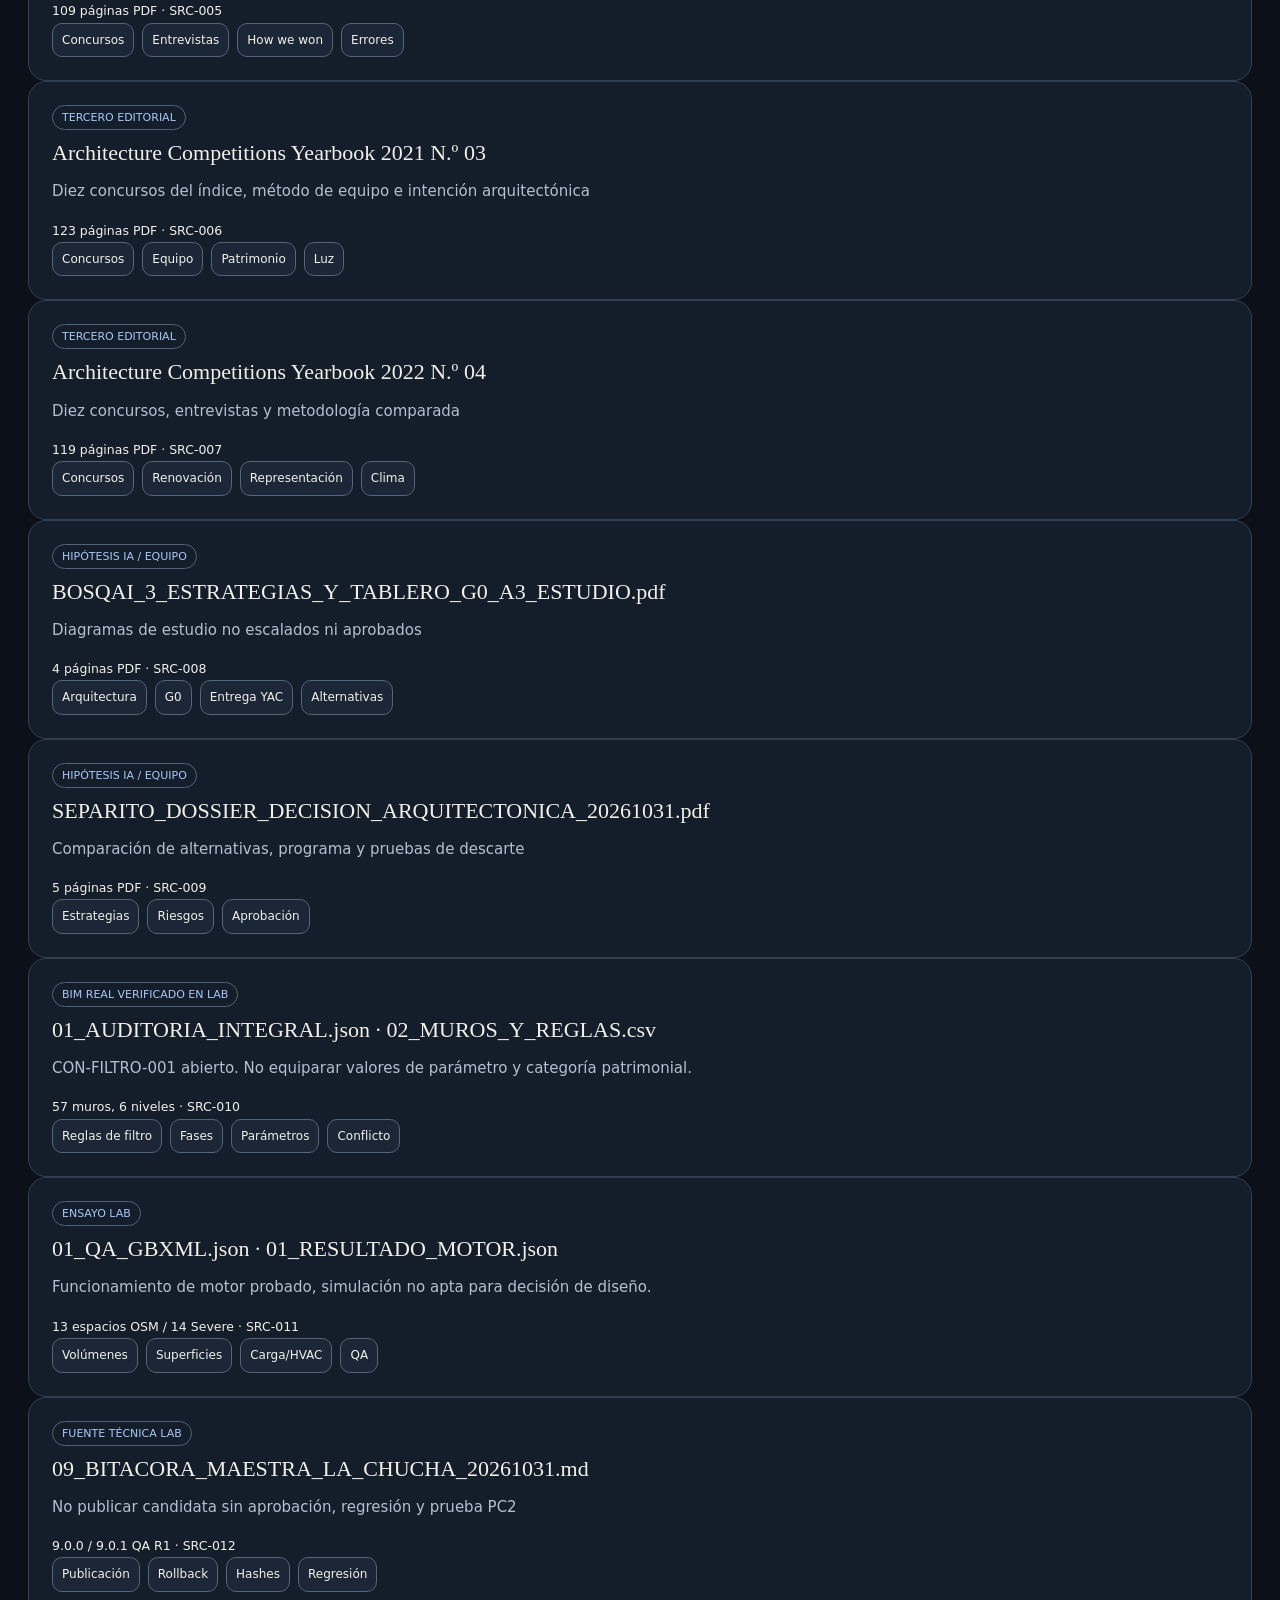
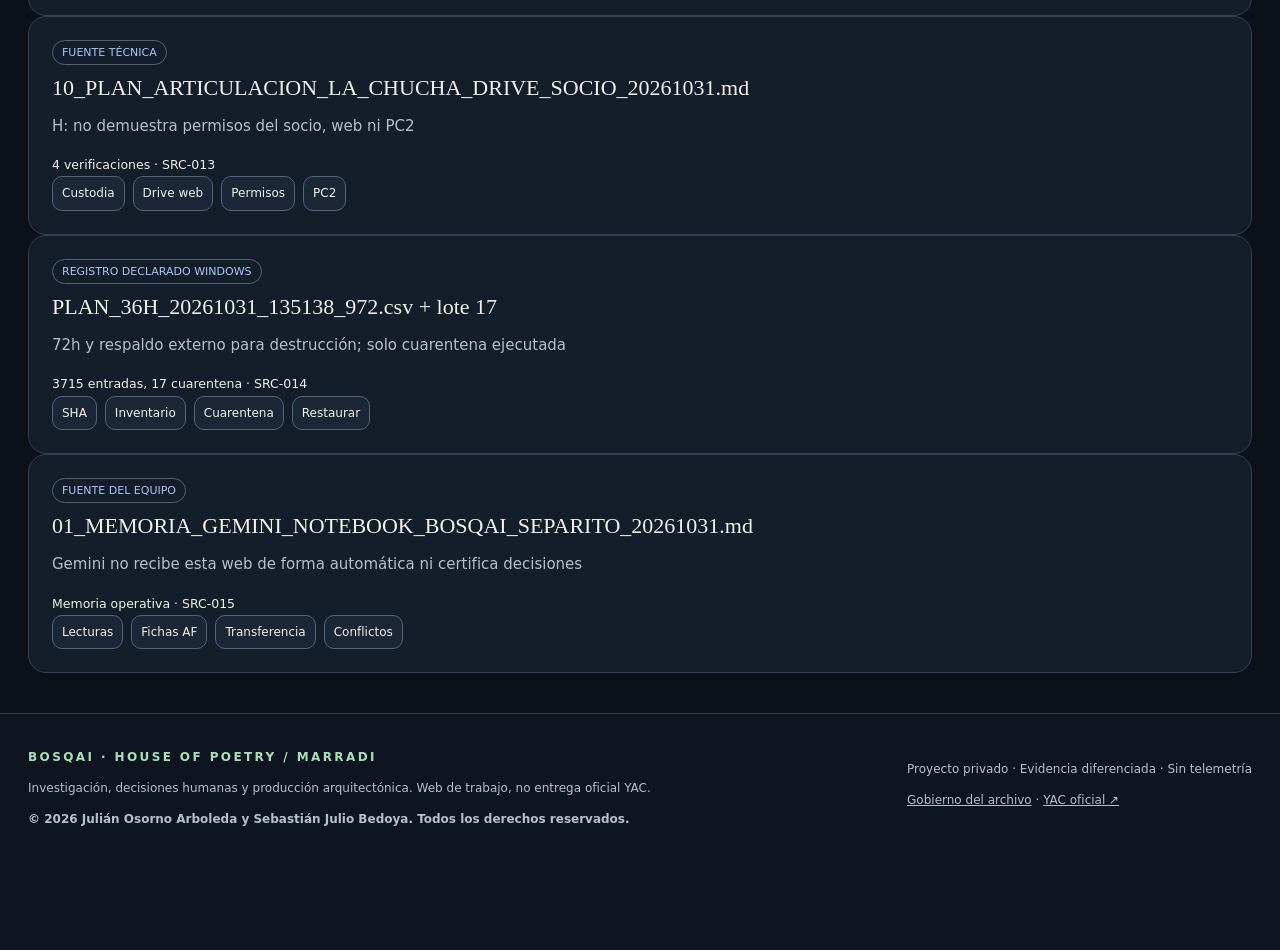
==== commit 38fa72bc: "Enable the expanded source library and PDF atlas on index.html" ====
--- a/index.html
+++ b/index.html
@@ -10,6 +10,7 @@
 <link rel="icon" type="image/svg+xml" href="assets/favicon.svg">
 <link rel="manifest" href="manifest.webmanifest">
 <link rel="stylesheet" href="style.css">
+<link rel="stylesheet" href="research.css">
 </head>
 <body data-book="" data-base="">
 <a class="sr" href="#root">Ir al contenido</a>
@@ -19,6 +20,9 @@
 <nav class="mobile-bottom" aria-label="Navegación móvil"></nav>
 <div id="toast" role="status" aria-live="polite" class="toast hide"></div>
 <script src="data.js" defer></script>
+<script src="deep.js" defer></script>
+<script src="visual-data.js" defer></script>
 <script src="app.js" defer></script>
+<script src="research.js" defer></script>
 </body>
 </html>
--- a/style.css
+++ b/style.css
@@ -7,3 +7,5 @@
 @media(max-width:800px){.top-inner{padding:11px 17px}.mobile-toggle{display:block;margin-left:auto}.topnav{display:none;position:absolute;top:58px;left:12px;right:12px;padding:12px;max-height:75vh;overflow:auto;flex-direction:column;background:#152132;border:1px solid var(--line);border-radius:14px;box-shadow:0 18px 55px #0008}.topnav.open{display:flex}.topnav a{padding:12px;font-size:14px}.top-cta{display:none}.container{padding:0 17px}.hero{grid-template-columns:1fr;padding:48px 0 28px}.hero-aside{padding:23px}.three,.two,.four{grid-template-columns:1fr 1fr}.board{grid-template-columns:1fr}.timer{grid-template-columns:1fr}.timer-dial{width:244px}.layout-book{grid-template-columns:1fr}.book-aside{position:static;display:flex;flex-wrap:wrap;gap:4px}.book-aside a{border:1px solid var(--line);padding:8px;border-radius:8px;font-size:12px}.case-grid{grid-template-columns:1fr}.section{padding:31px 0}.foot-inner{grid-template-columns:1fr}.mobile-bottom{display:flex;position:fixed;bottom:0;left:0;right:0;z-index:25;background:#0b1019f2;border-top:1px solid var(--line);padding:7px max(8px,env(safe-area-inset-right)) calc(8px + env(safe-area-inset-bottom)) max(8px,env(safe-area-inset-left));justify-content:space-around;backdrop-filter:blur(13px)}.mobile-bottom a{display:grid;justify-items:center;color:#aebdcb;text-decoration:none;font-size:11px;gap:1px;padding:4px 6px;min-width:51px}.mobile-bottom span{font-size:18px}.foot{padding-bottom:115px}}
 @media(max-width:480px){body{font-size:14px}.hero h1{font-size:46px}.lead{font-size:16px}.three,.two,.four{grid-template-columns:1fr}.task-entry{grid-template-columns:1fr}.task-entry button{grid-column:span 1}.section-head{display:block}.card{padding:18px}.book-title{font-size:44px}.timer-dial{width:235px}.actions .btn{flex:1 1 45%}.hero-aside .big-count{font-size:58px}}
 @media(prefers-reduced-motion:reduce){html{scroll-behavior:auto}*,*:before,*:after{animation:none!important;transition:none!important}}
+
+.calendar-days{display:grid;grid-template-columns:repeat(7,minmax(0,1fr));gap:6px}.cal-day{min-width:0;min-height:64px;background:#101c2b;color:var(--text);border:1px solid var(--line);border-radius:9px;padding:6px 2px;display:flex;flex-direction:column;align-items:center;justify-content:center;line-height:1.4}.cal-day small{font-size:9px;color:var(--muted)}.cal-day.selected{border:2px solid var(--accent);background:#193b35}.cal-day.today{box-shadow:inset 0 0 0 1px var(--gold)}.loadrow{margin:12px 0}.loadrow .progress-line{margin:4px 0}.loadrow .meta{display:flex;justify-content:space-between}.loadrow .meta strong{color:var(--accent)}@media(max-width:480px){.calendar-days{gap:3px}.cal-day{min-height:52px;padding:5px 1px;font-size:11px}.cal-day small{font-size:8px}}
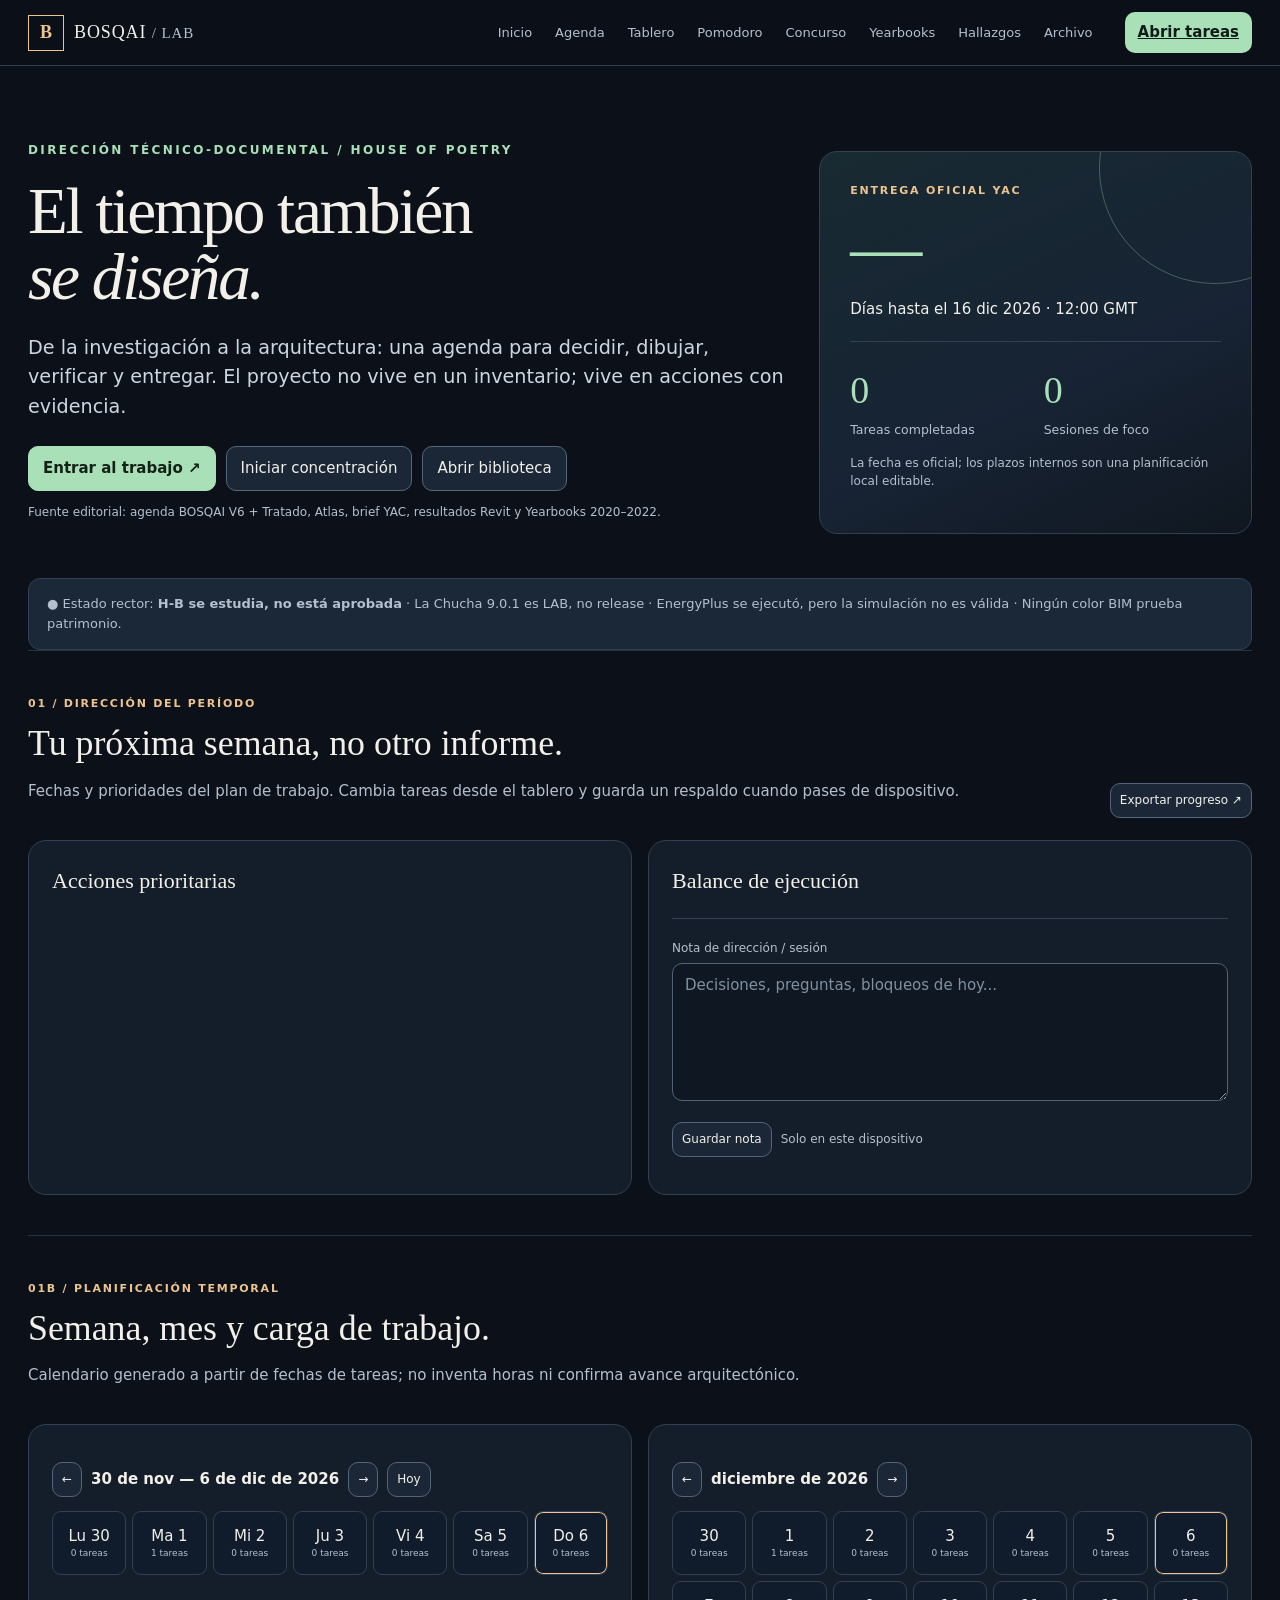
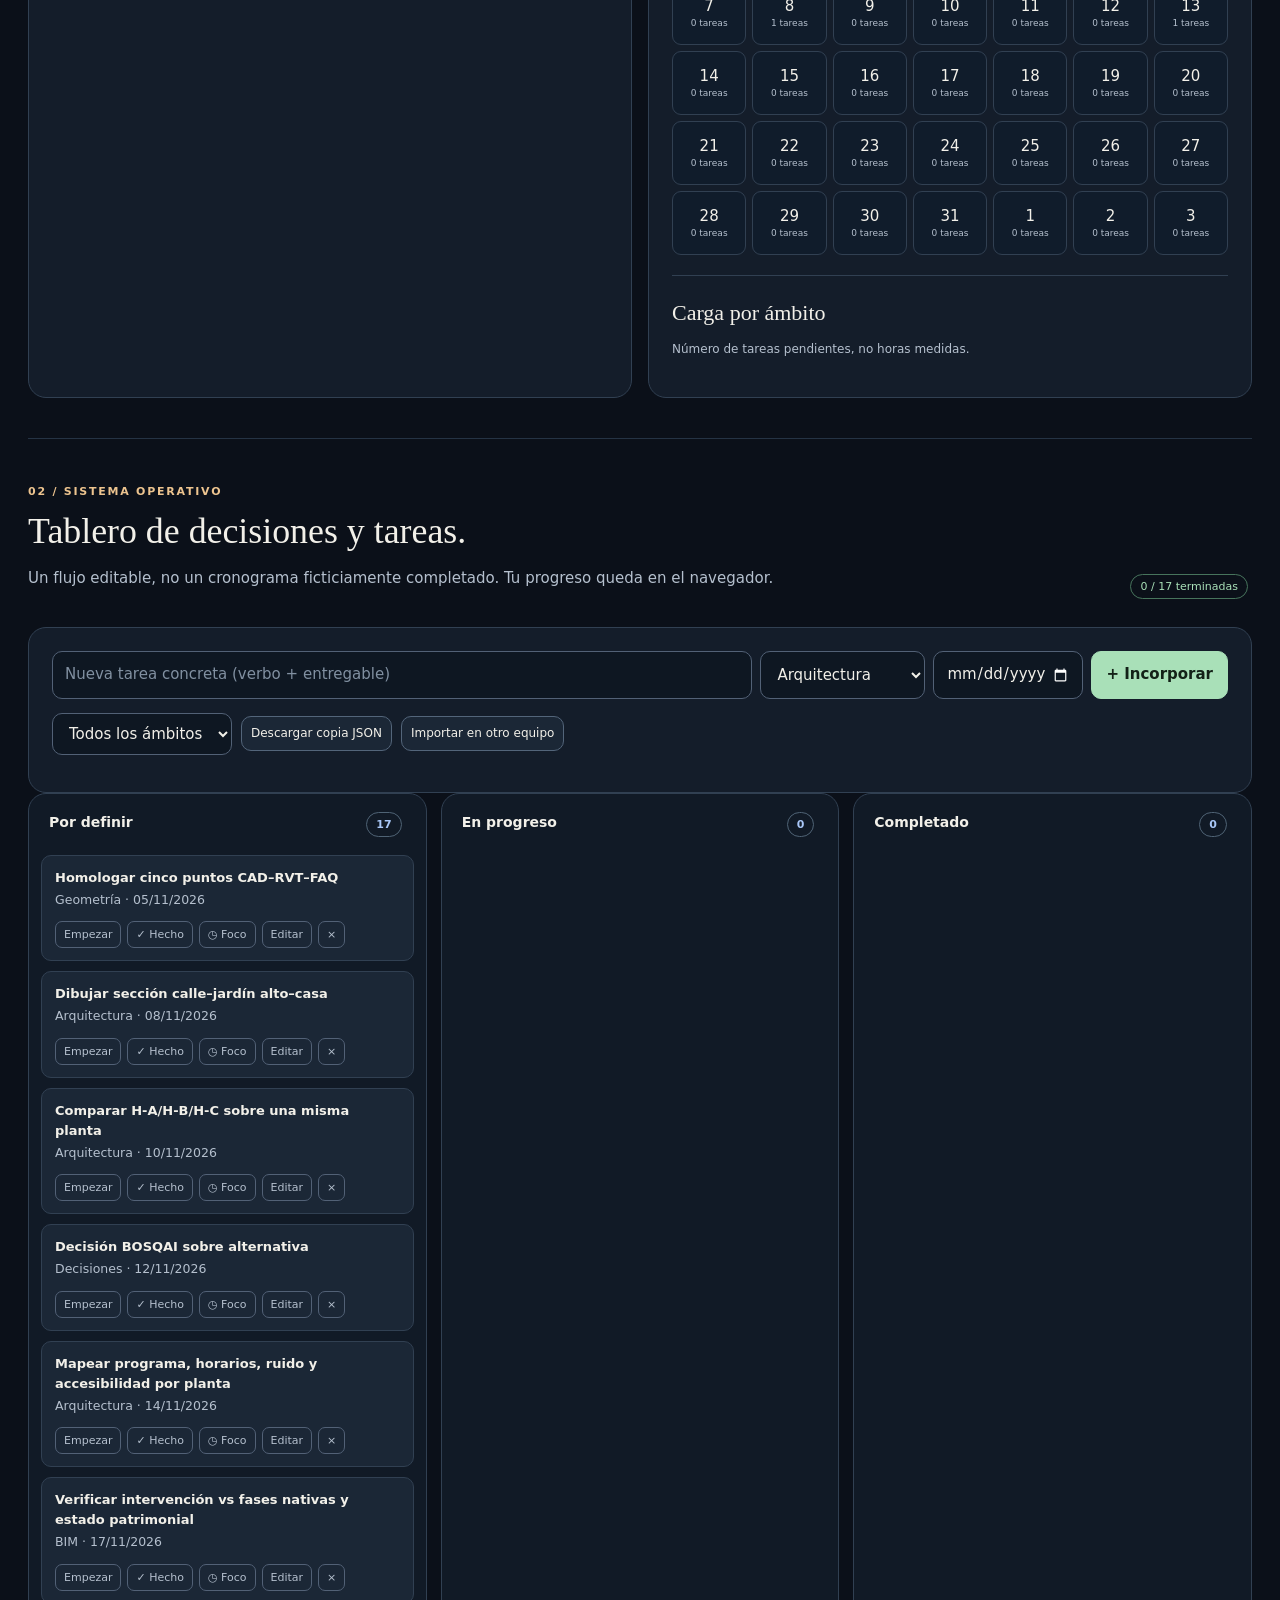
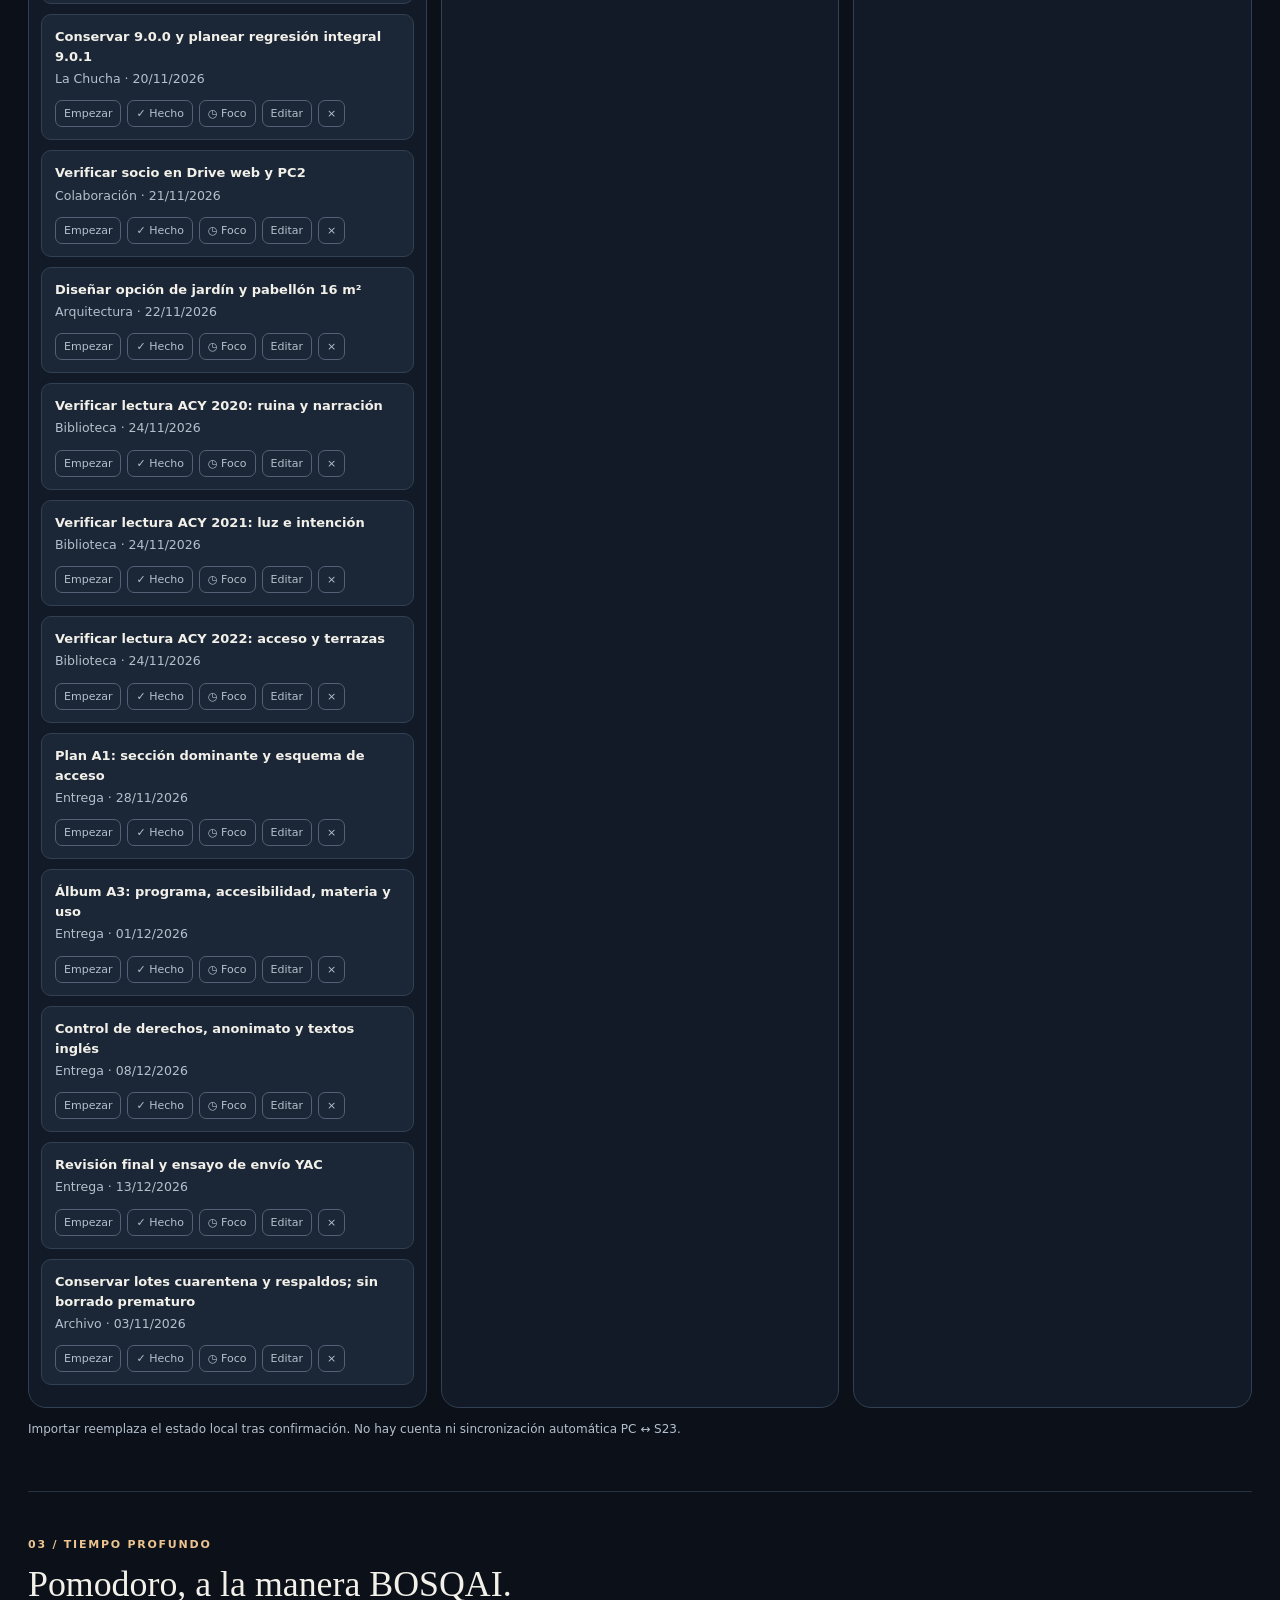
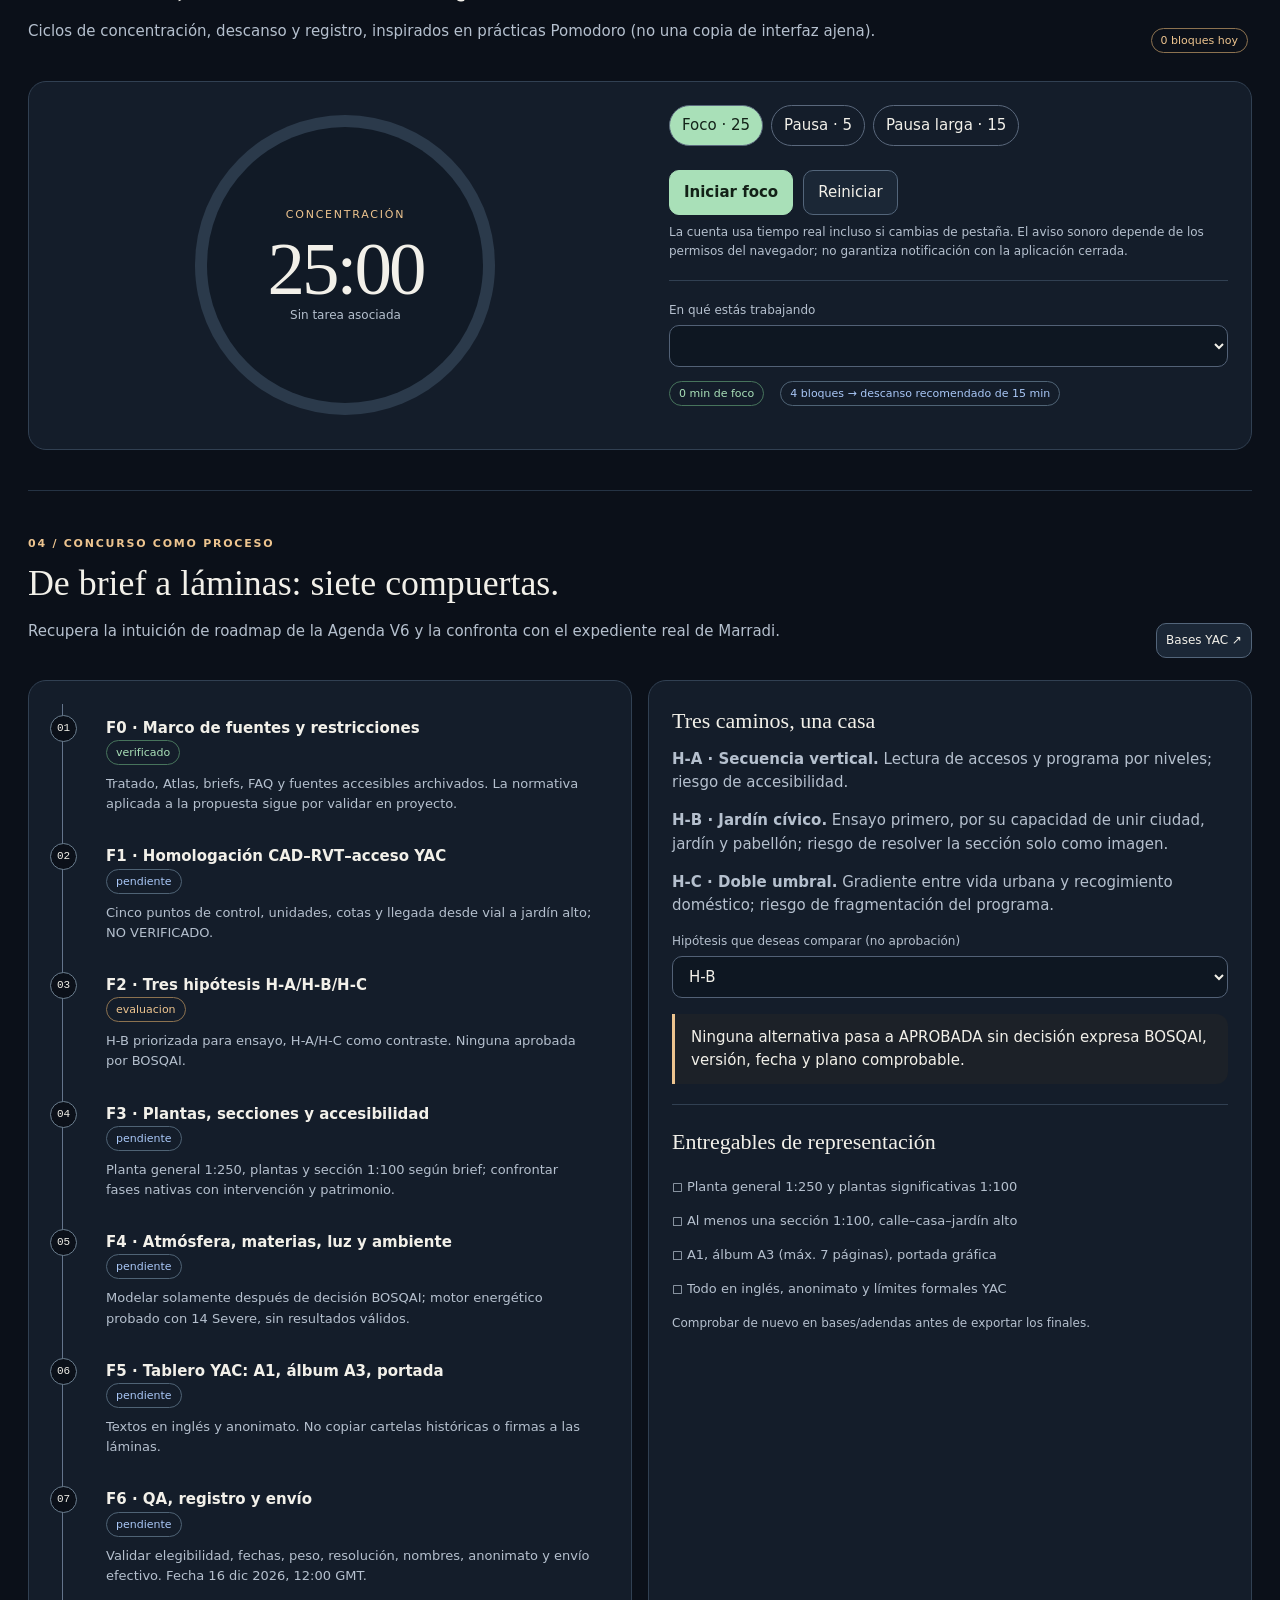
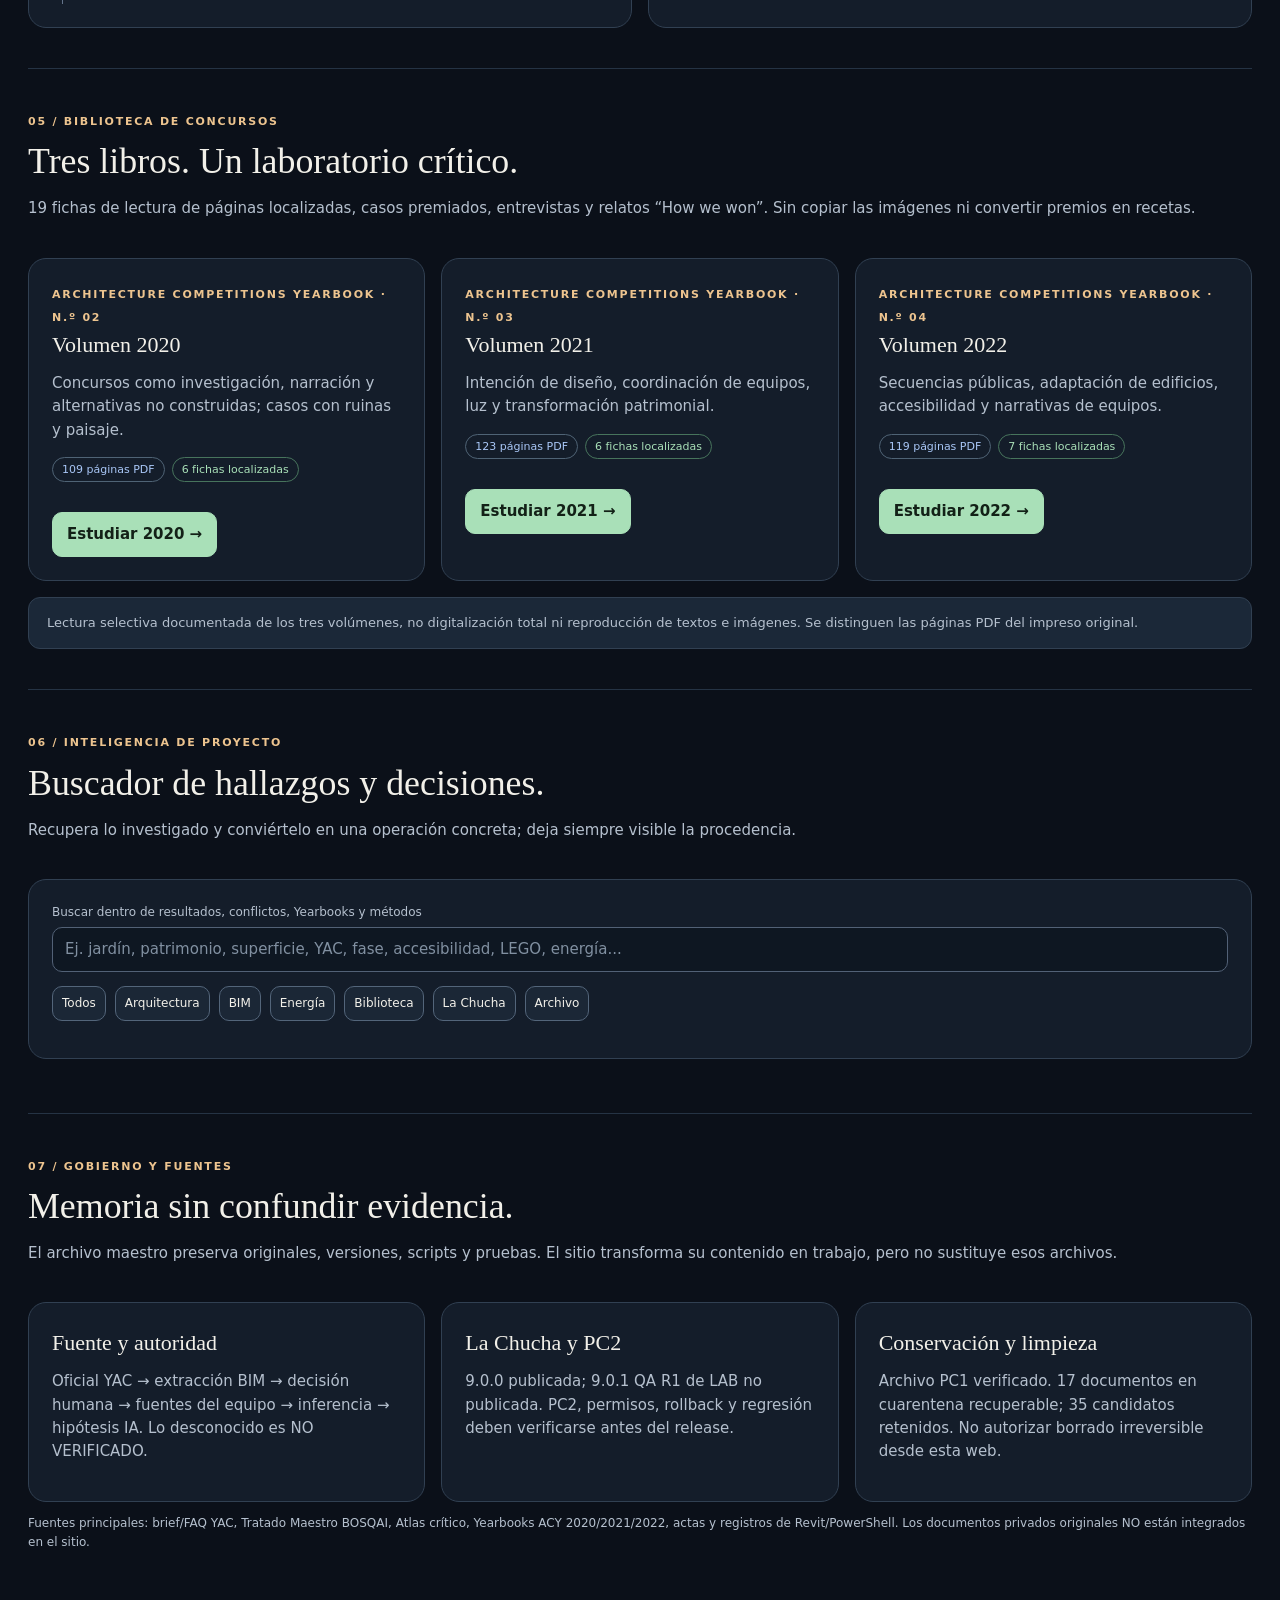
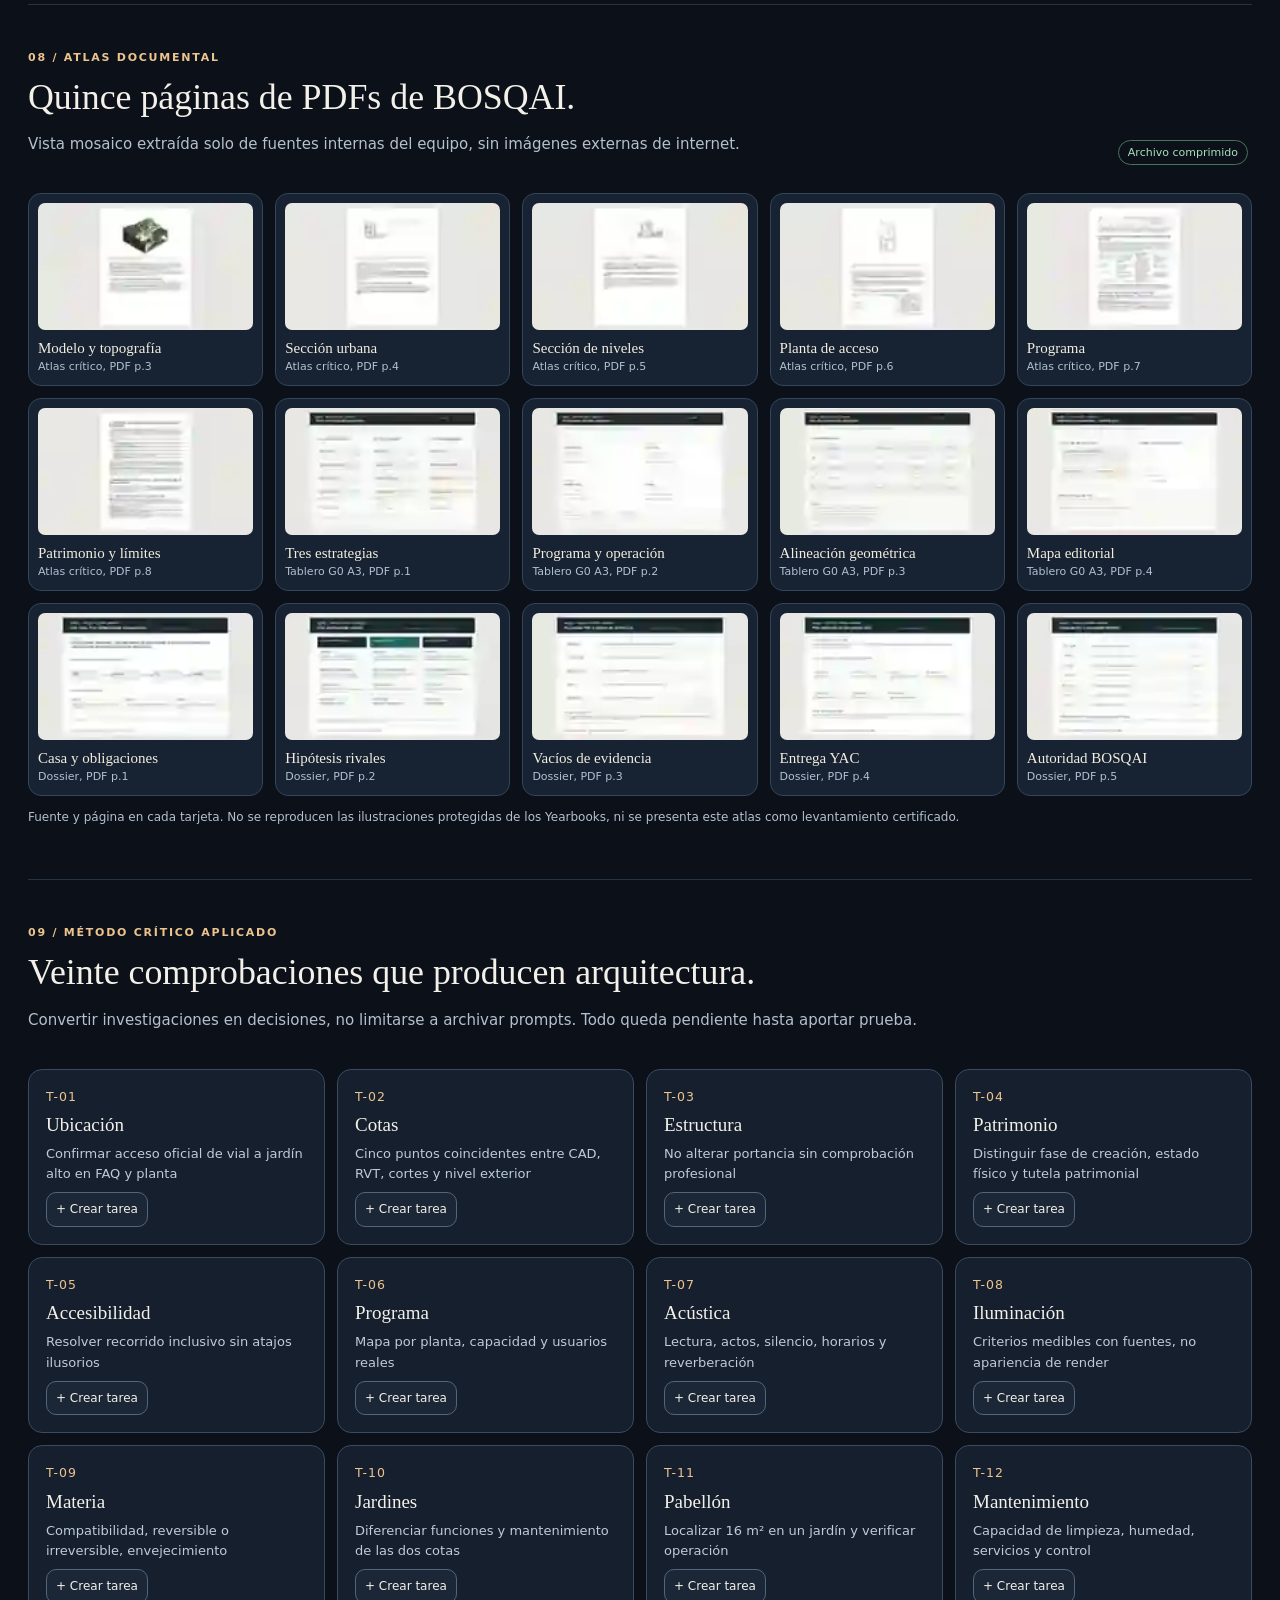
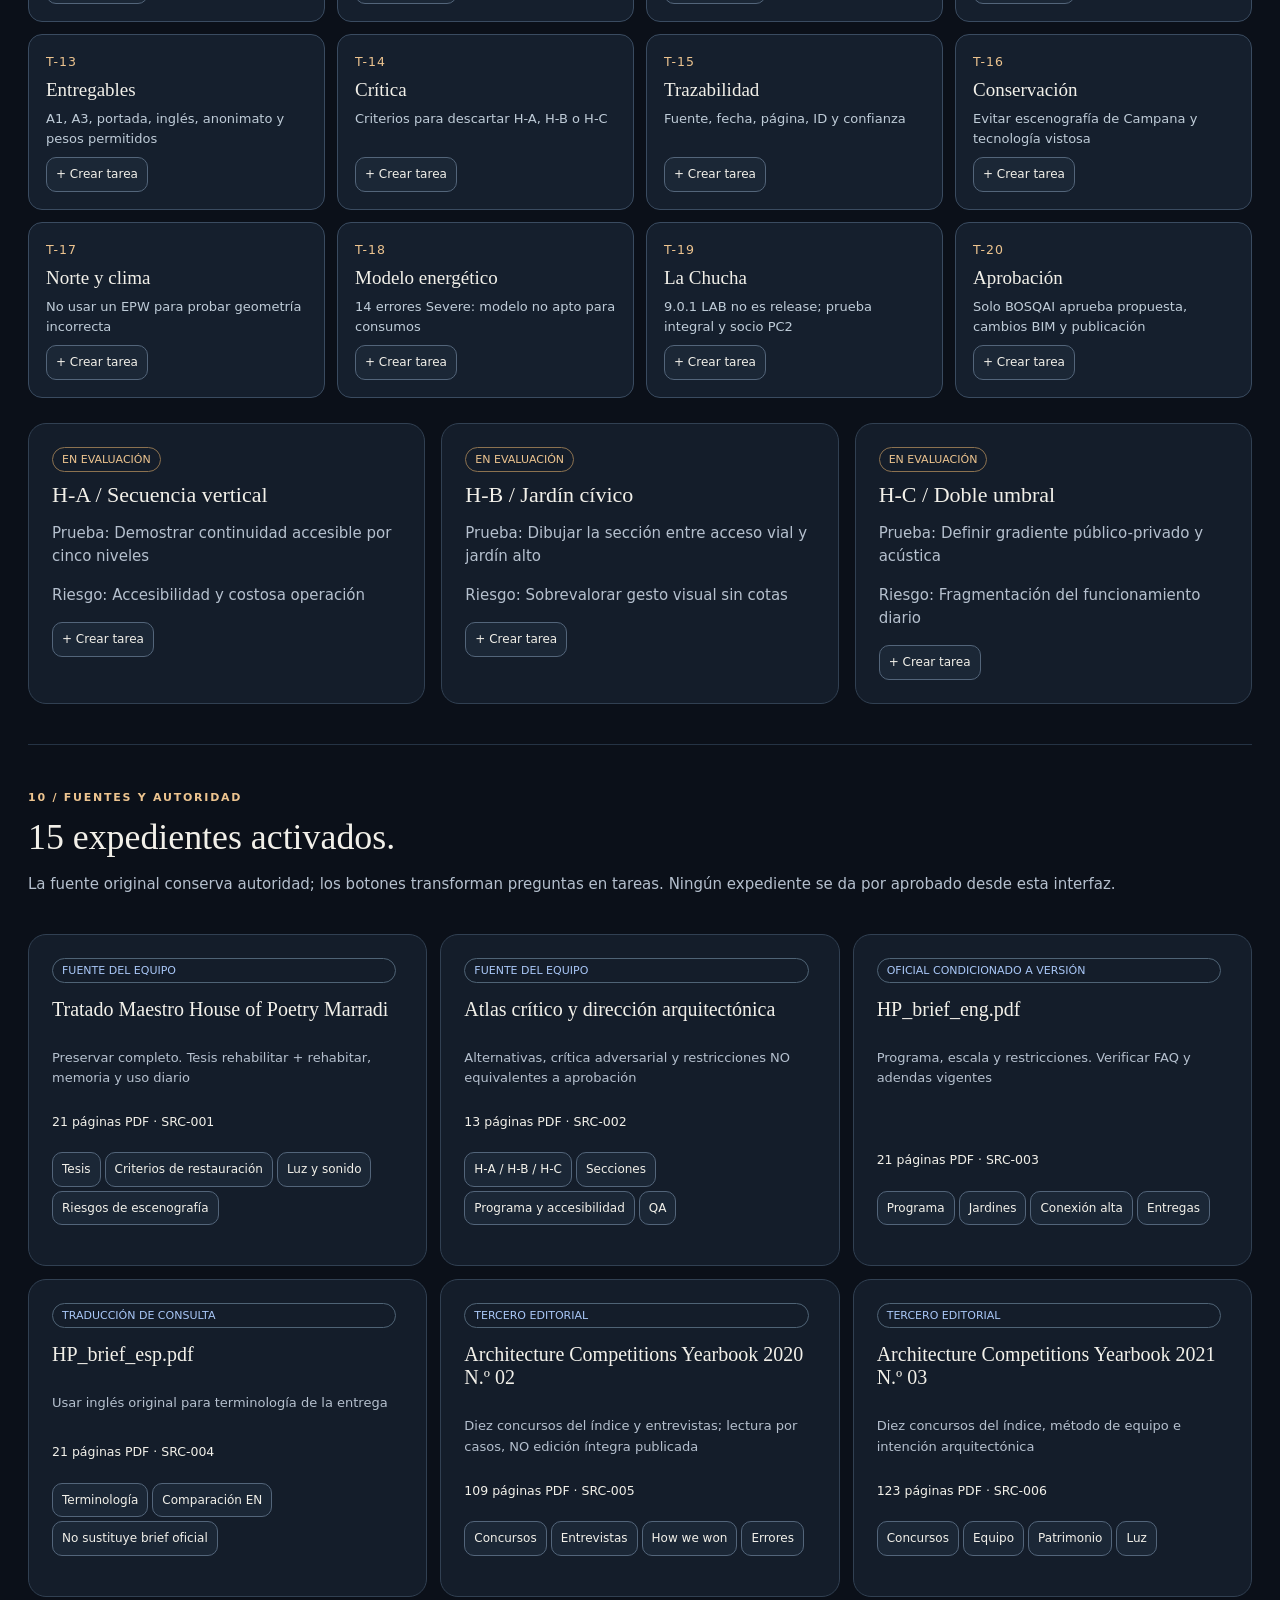
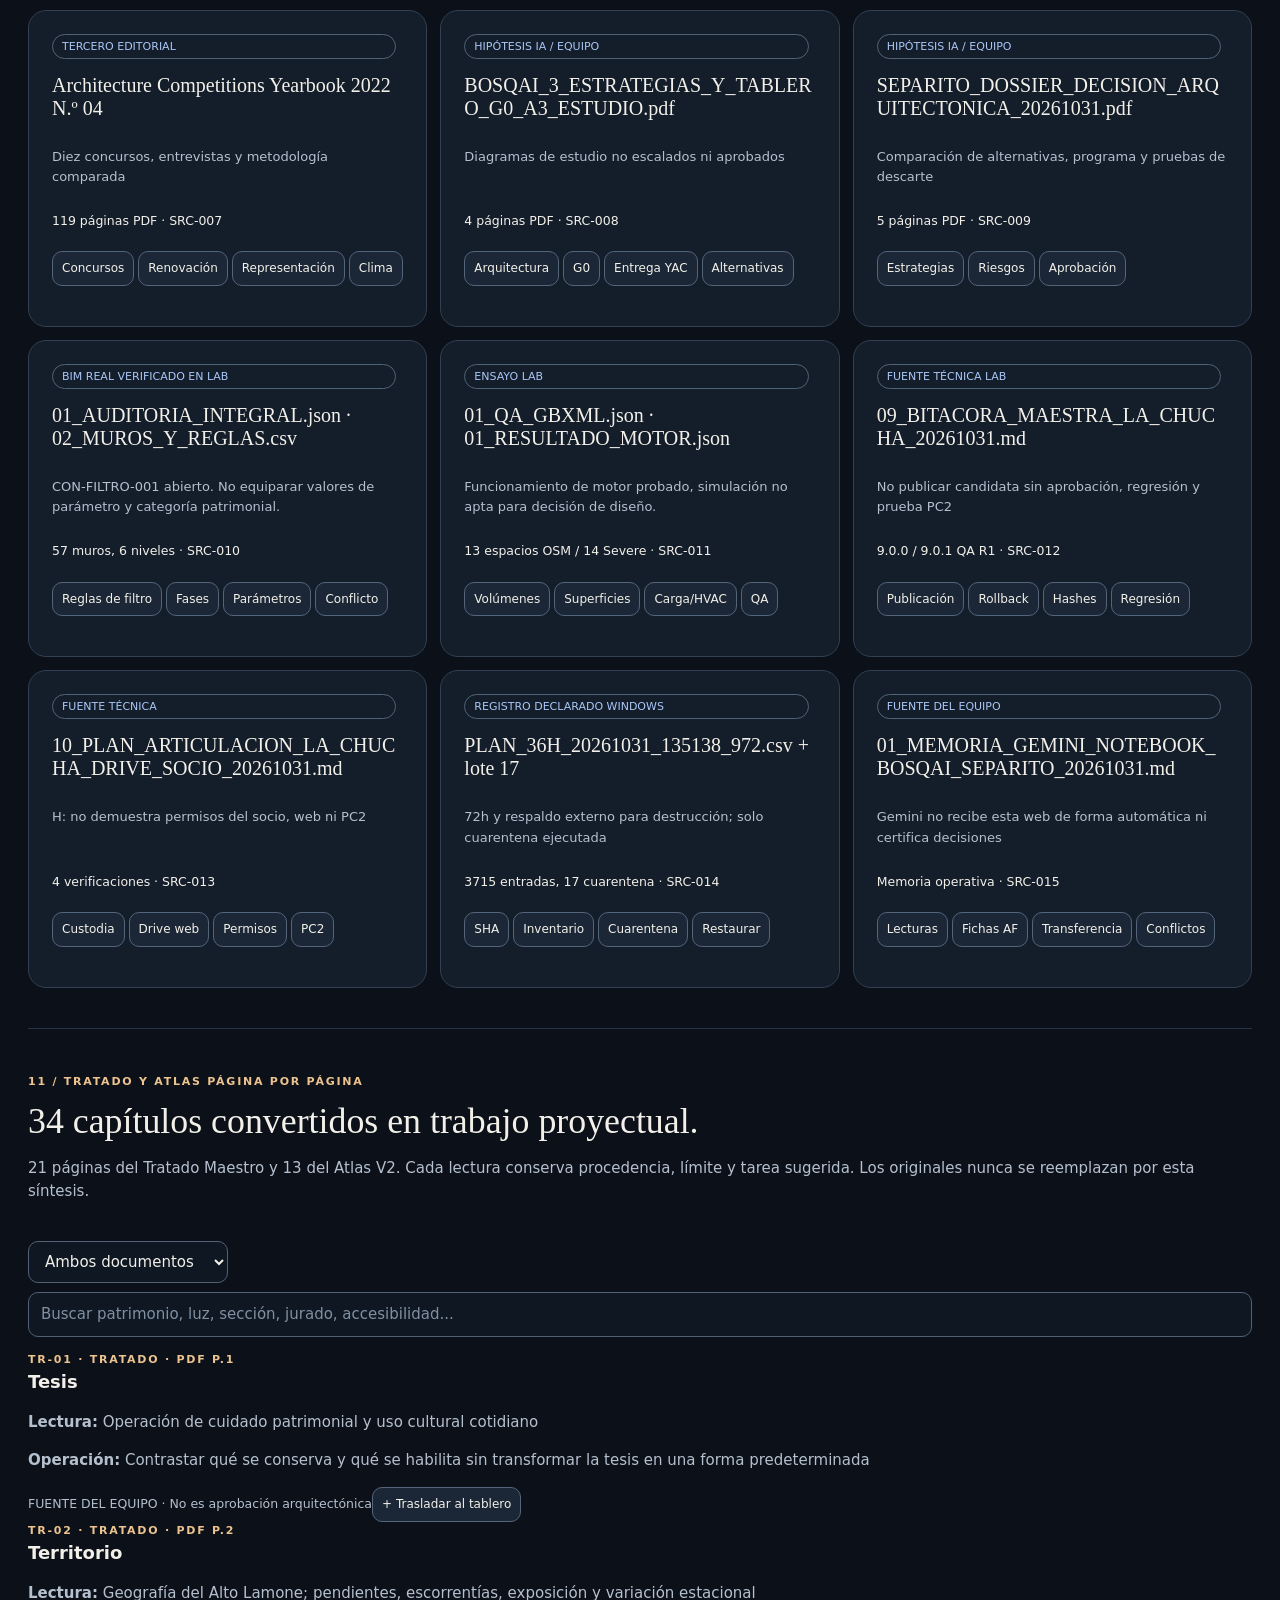
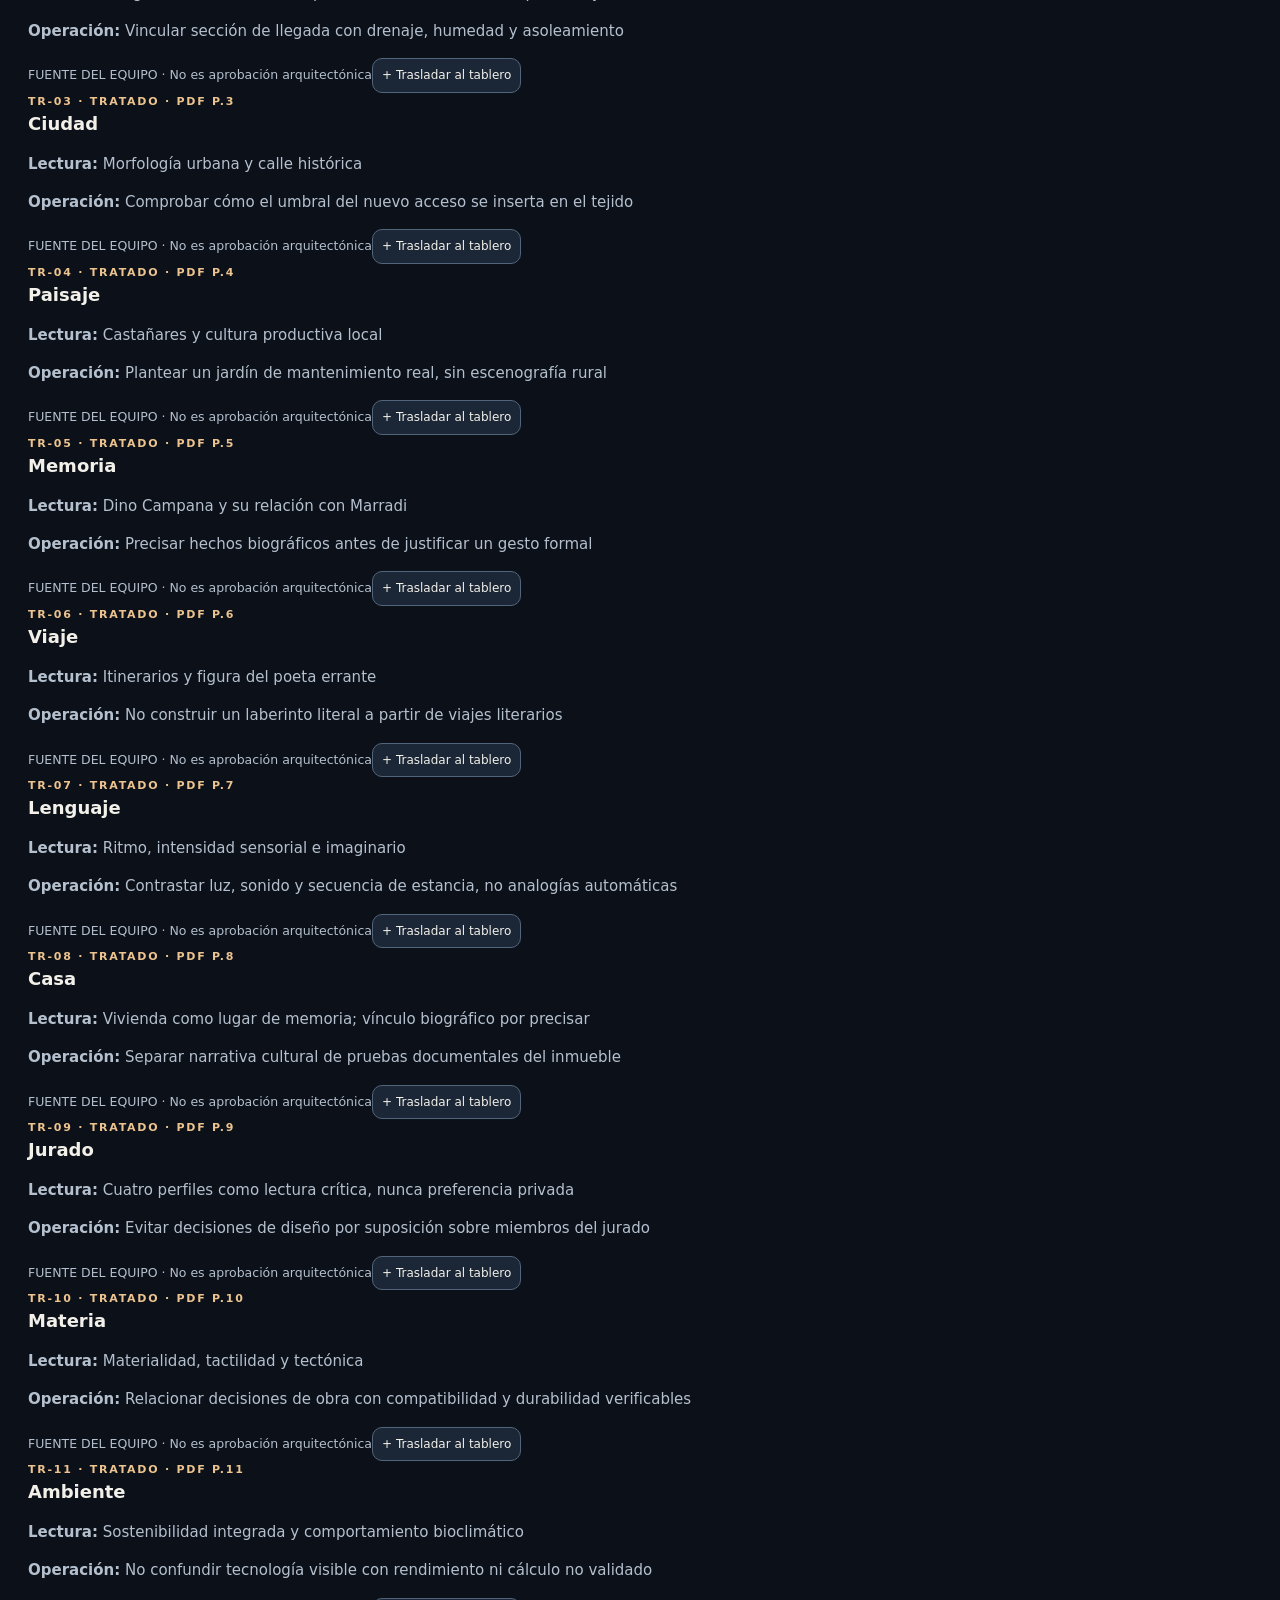
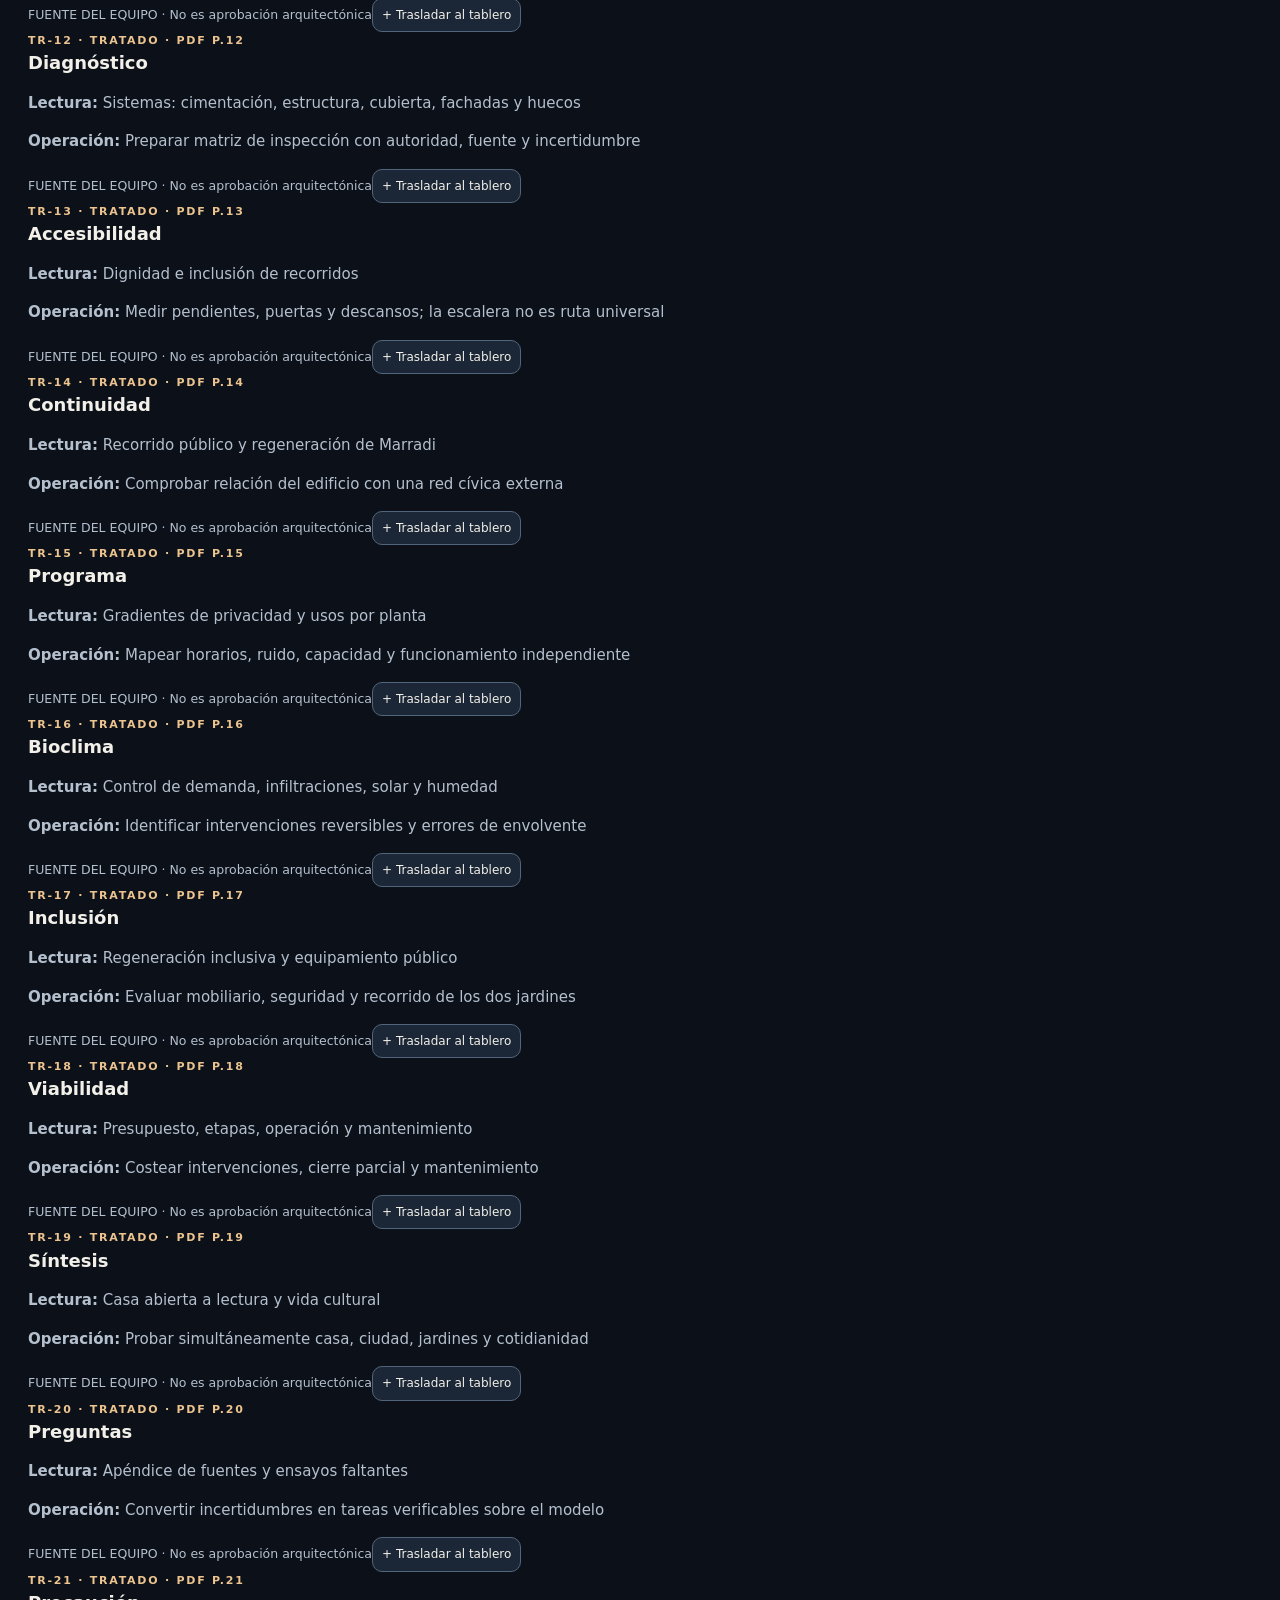
==== commit f97bd89b: "Wire source chapter reader into responsive BOSQAI site" ====
--- a/index.html
+++ b/index.html
@@ -21,8 +21,10 @@
 <div id="toast" role="status" aria-live="polite" class="toast hide"></div>
 <script src="data.js" defer></script>
 <script src="deep.js" defer></script>
+<script src="chapters.js" defer></script>
 <script src="visual-data.js" defer></script>
 <script src="app.js" defer></script>
 <script src="research.js" defer></script>
+<script src="chapters-view.js" defer></script>
 </body>
 </html>
--- a/research.css
+++ b/research.css
@@ -0,0 +1,32 @@
+/* BOSQAI / research expansion: accessibility, responsive mobile, sourced PDF thumbnails */
+.visual-grid{display:grid;grid-template-columns:repeat(5,minmax(0,1fr));gap:12px}
+.pdf-figure{margin:0;padding:9px;background:#172232;border:1px solid #33465a;border-radius:13px;min-width:0}
+.pdf-sprite{aspect-ratio:1.702;max-width:100%;background-size:400% 400%;background-repeat:no-repeat;background-color:#dedbd2;border-radius:7px}
+.pdf-figure figcaption{padding:8px 0 2px;display:grid;gap:2px;line-height:1.3}
+.pdf-figure figcaption strong{font:normal 15px/1.35 Georgia,serif;color:#f3eddf}
+.pdf-figure figcaption small{color:#b0c1d1;font-size:11px}
+.criterion-grid{display:grid;grid-template-columns:repeat(4,minmax(0,1fr));gap:12px}
+.criterion{background:#151f2d;border:1px solid #3a4b60;padding:17px;border-radius:14px;display:flex;flex-direction:column;align-items:flex-start;gap:8px;min-width:0}
+.criterion strong{font:normal 19px Georgia,serif}
+.criterion small{color:#edc48f;letter-spacing:.08em}
+.criterion p{color:#bfccd8;font-size:13px;flex:1;margin:0}
+.criterion .btn{margin-top:auto}
+.source-grid{display:grid;grid-template-columns:repeat(3,minmax(0,1fr));gap:13px}
+.source-card{display:flex;flex-direction:column;gap:9px}
+.source-card h3{font:normal 20px Georgia,serif;overflow-wrap:anywhere}
+.source-card p{flex:1;font-size:13px}
+.source-card .pillbar{display:flex;flex-wrap:wrap;gap:4px;margin-top:12px}
+.source-answer{margin-top:8px}
+.source-answer .notice p{font-size:13px}
+.deep-acy{scroll-margin-top:100px}
+.case-deep-grid{display:grid;grid-template-columns:repeat(2,minmax(0,1fr));gap:15px}
+.case-deep{display:flex;flex-direction:column;gap:8px}
+.case-deep h3{font:normal 23px/1.2 Georgia,serif}
+.case-deep .tag{align-self:flex-start}
+.case-deep .case-buttons{display:flex;flex-wrap:wrap;gap:5px}
+.case-deep .case-buttons .btn{font-size:11px;min-height:31px;padding:4px 8px}
+.lens-answer{border-left:2px solid #a9e0b8;background:#1d2c37;border-radius:0 6px 6px 0;padding:12px;font-size:13px;min-height:75px;color:#e4eaf0}
+.case-deep>.research-task{align-self:start}
+@media(max-width:1150px){.visual-grid{grid-template-columns:repeat(4,minmax(0,1fr))}.criterion-grid{grid-template-columns:repeat(3,minmax(0,1fr))}}
+@media(max-width:800px){.visual-grid{grid-template-columns:repeat(3,minmax(0,1fr))}.source-grid{grid-template-columns:repeat(2,minmax(0,1fr))}.criterion-grid{grid-template-columns:repeat(2,minmax(0,1fr))}.case-deep-grid{grid-template-columns:1fr}}
+@media(max-width:520px){.visual-grid{grid-template-columns:repeat(2,minmax(0,1fr));gap:8px}.pdf-figure{padding:5px}.pdf-figure figcaption strong{font-size:13px}.pdf-figure figcaption small{font-size:10px}.criterion-grid,.source-grid{grid-template-columns:1fr}.criterion{padding:16px}.case-deep{padding:16px}.deep-acy .toolbar{display:grid;grid-template-columns:1fr}.deep-acy .toolbar .field{max-width:none!important}}
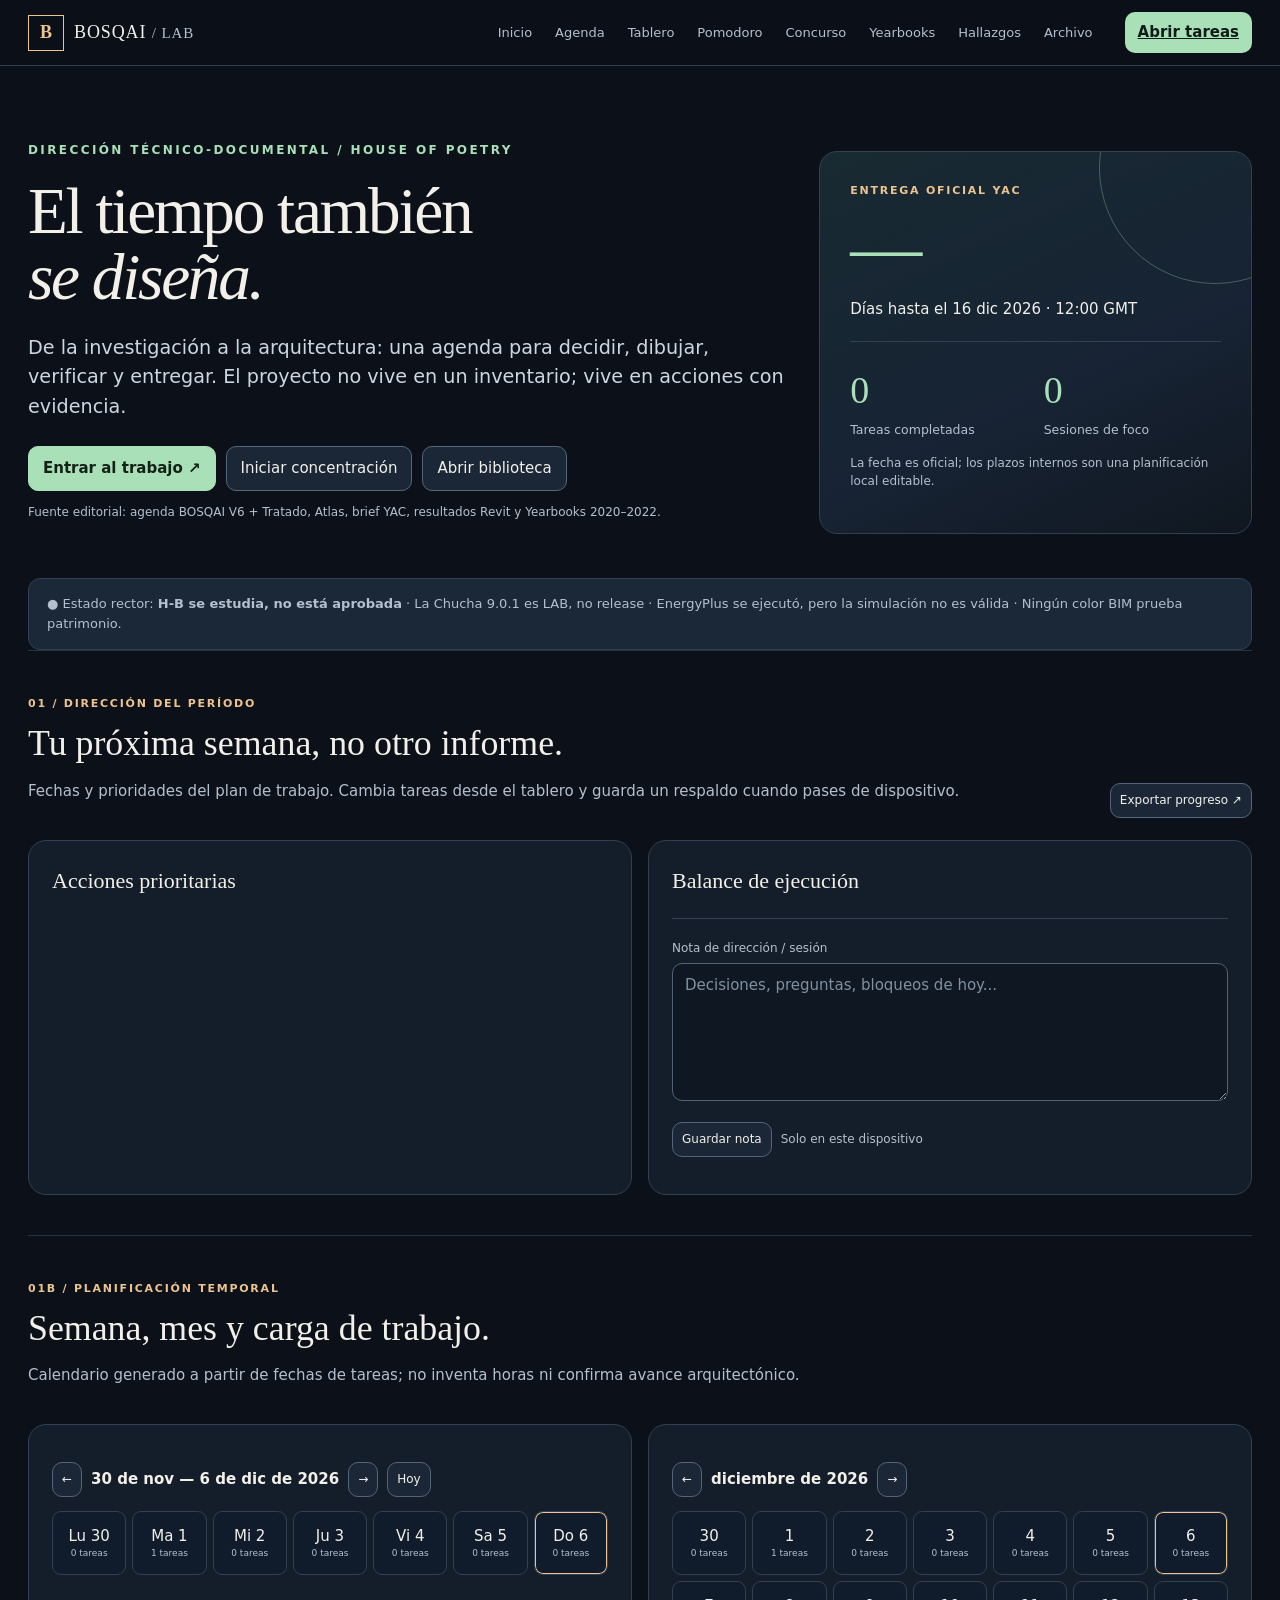
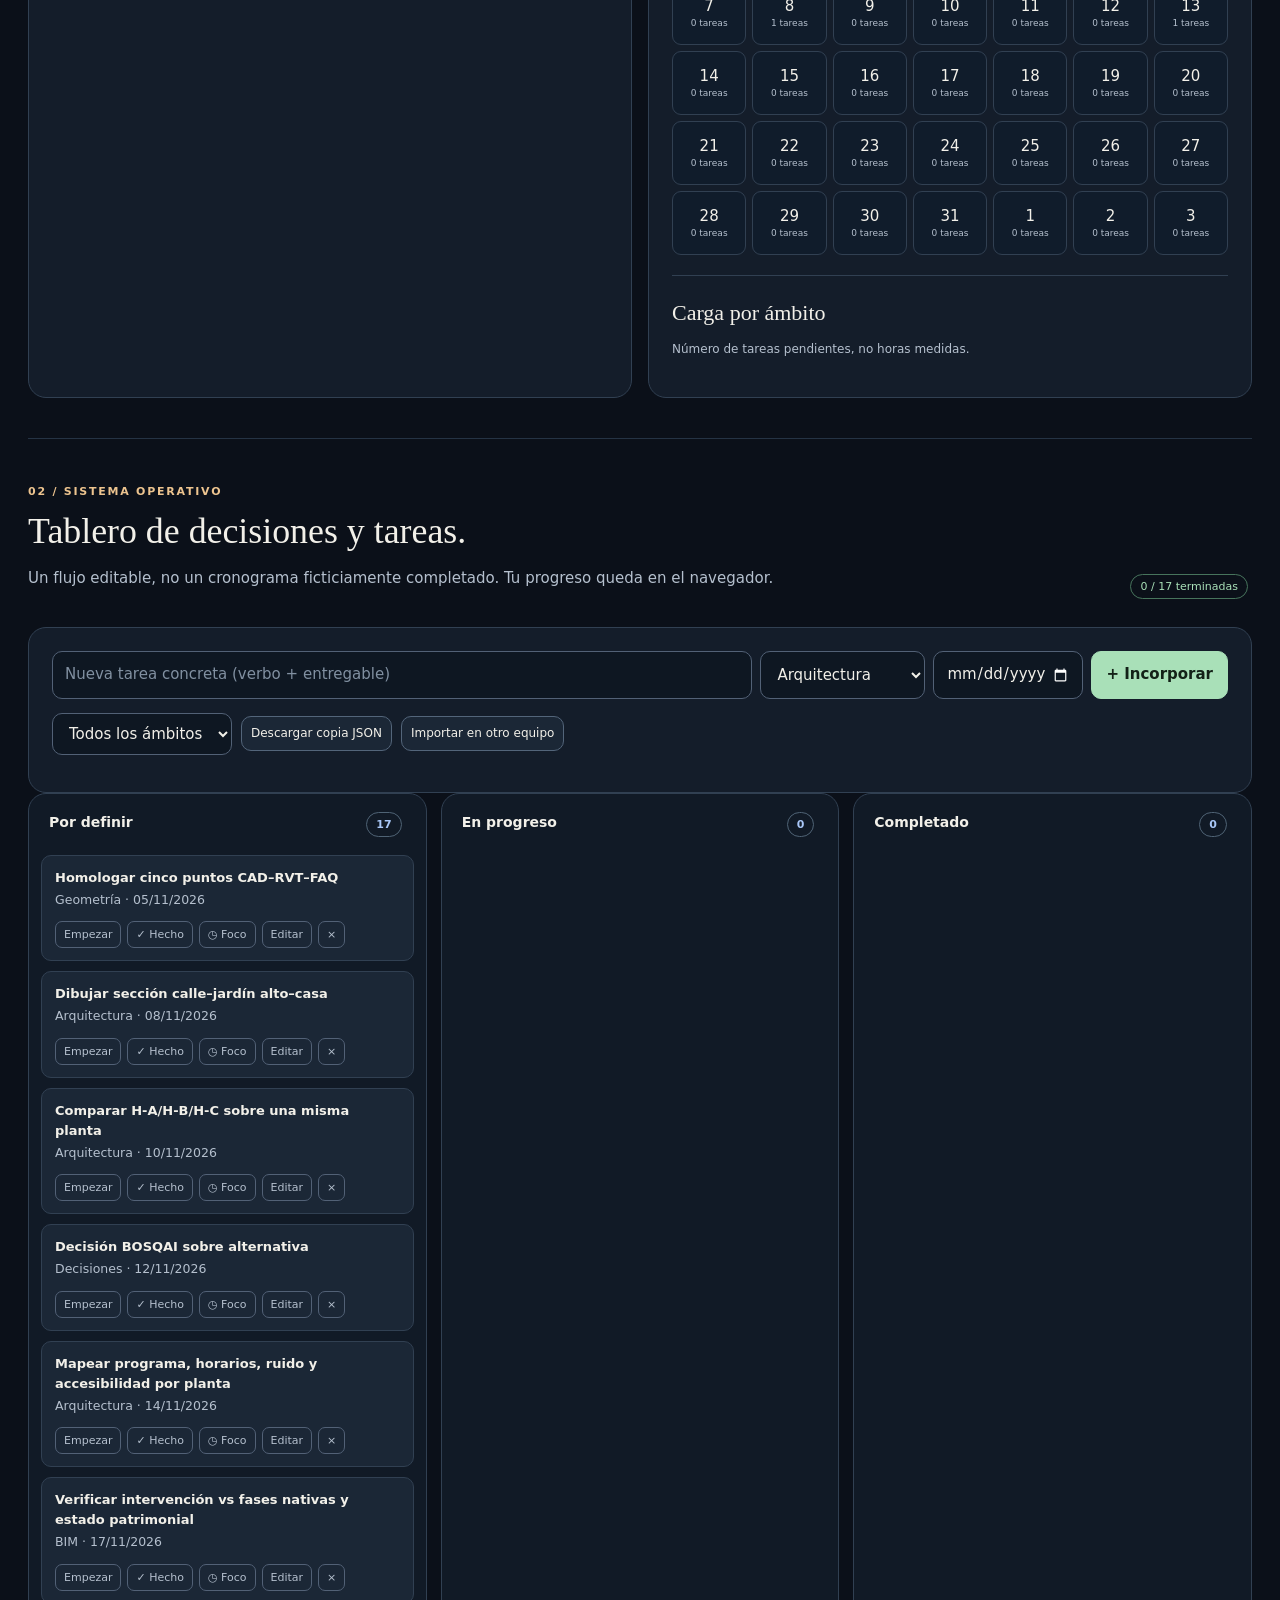
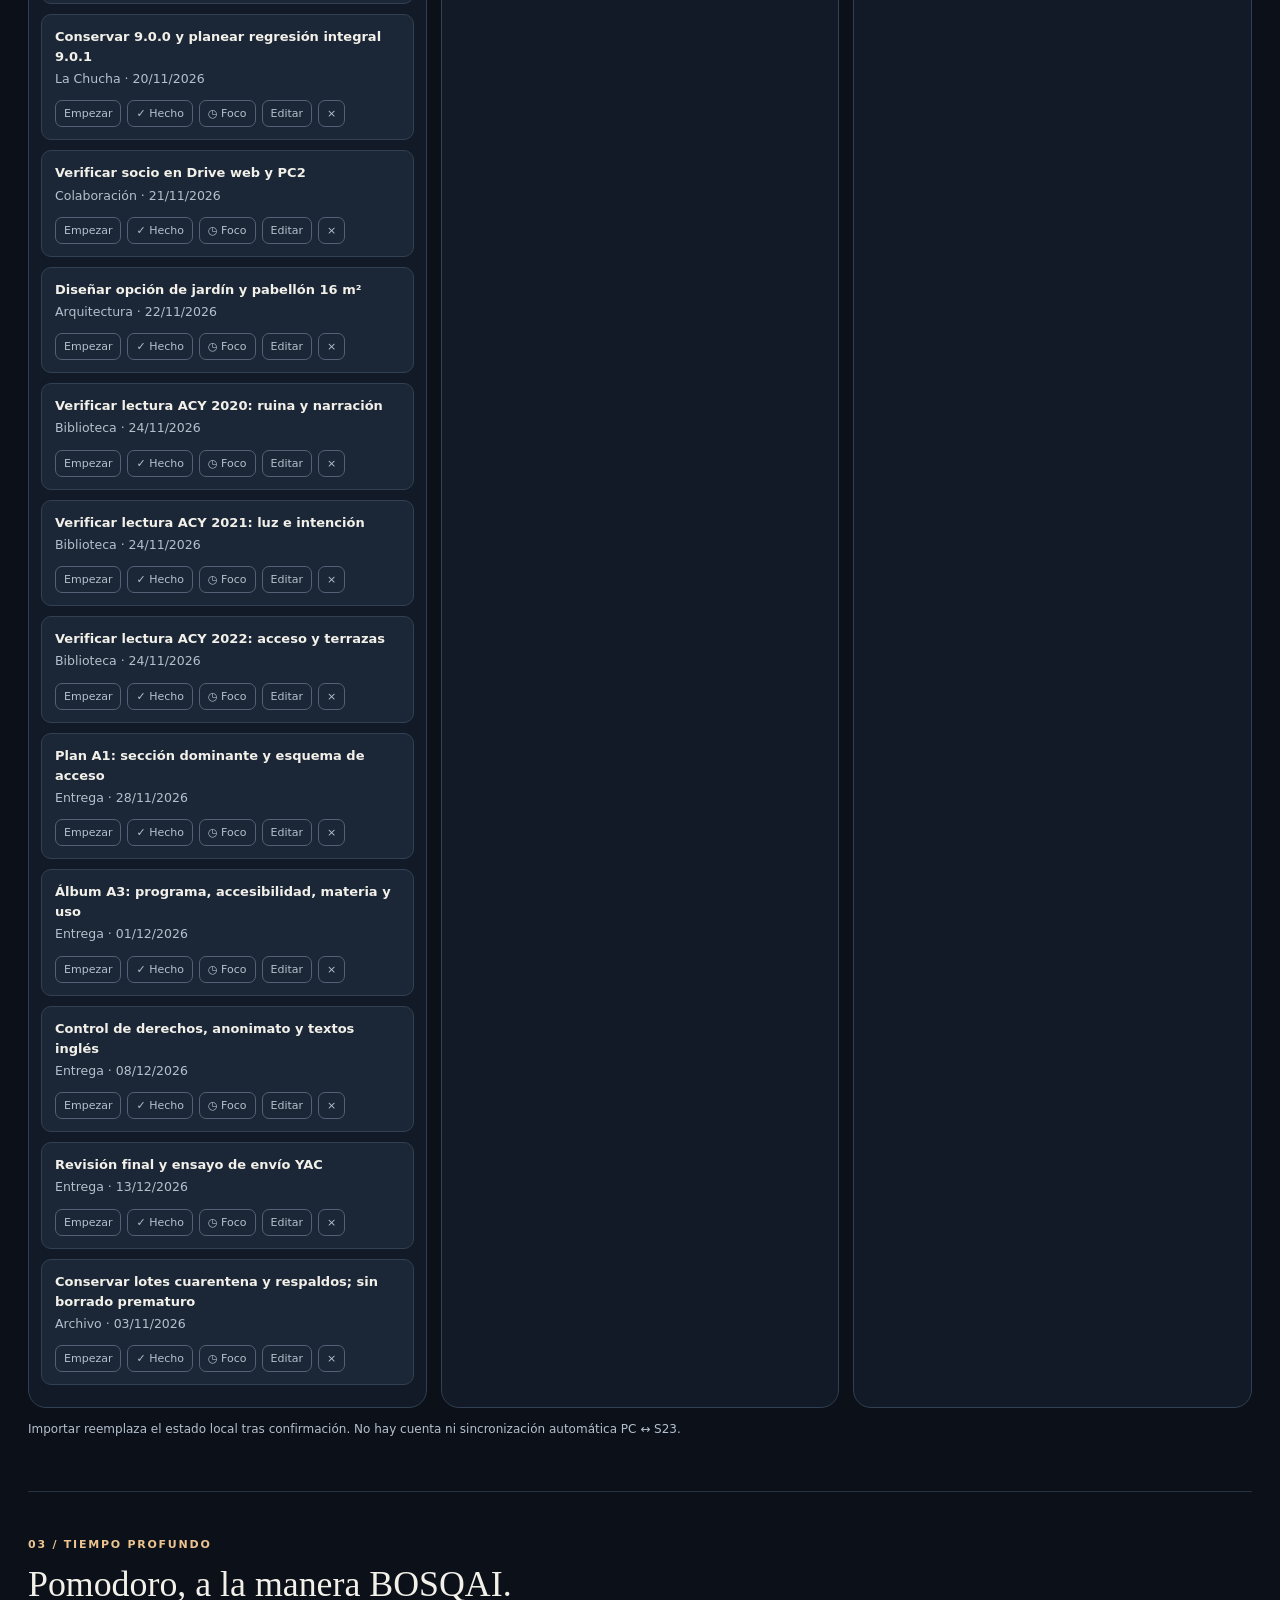
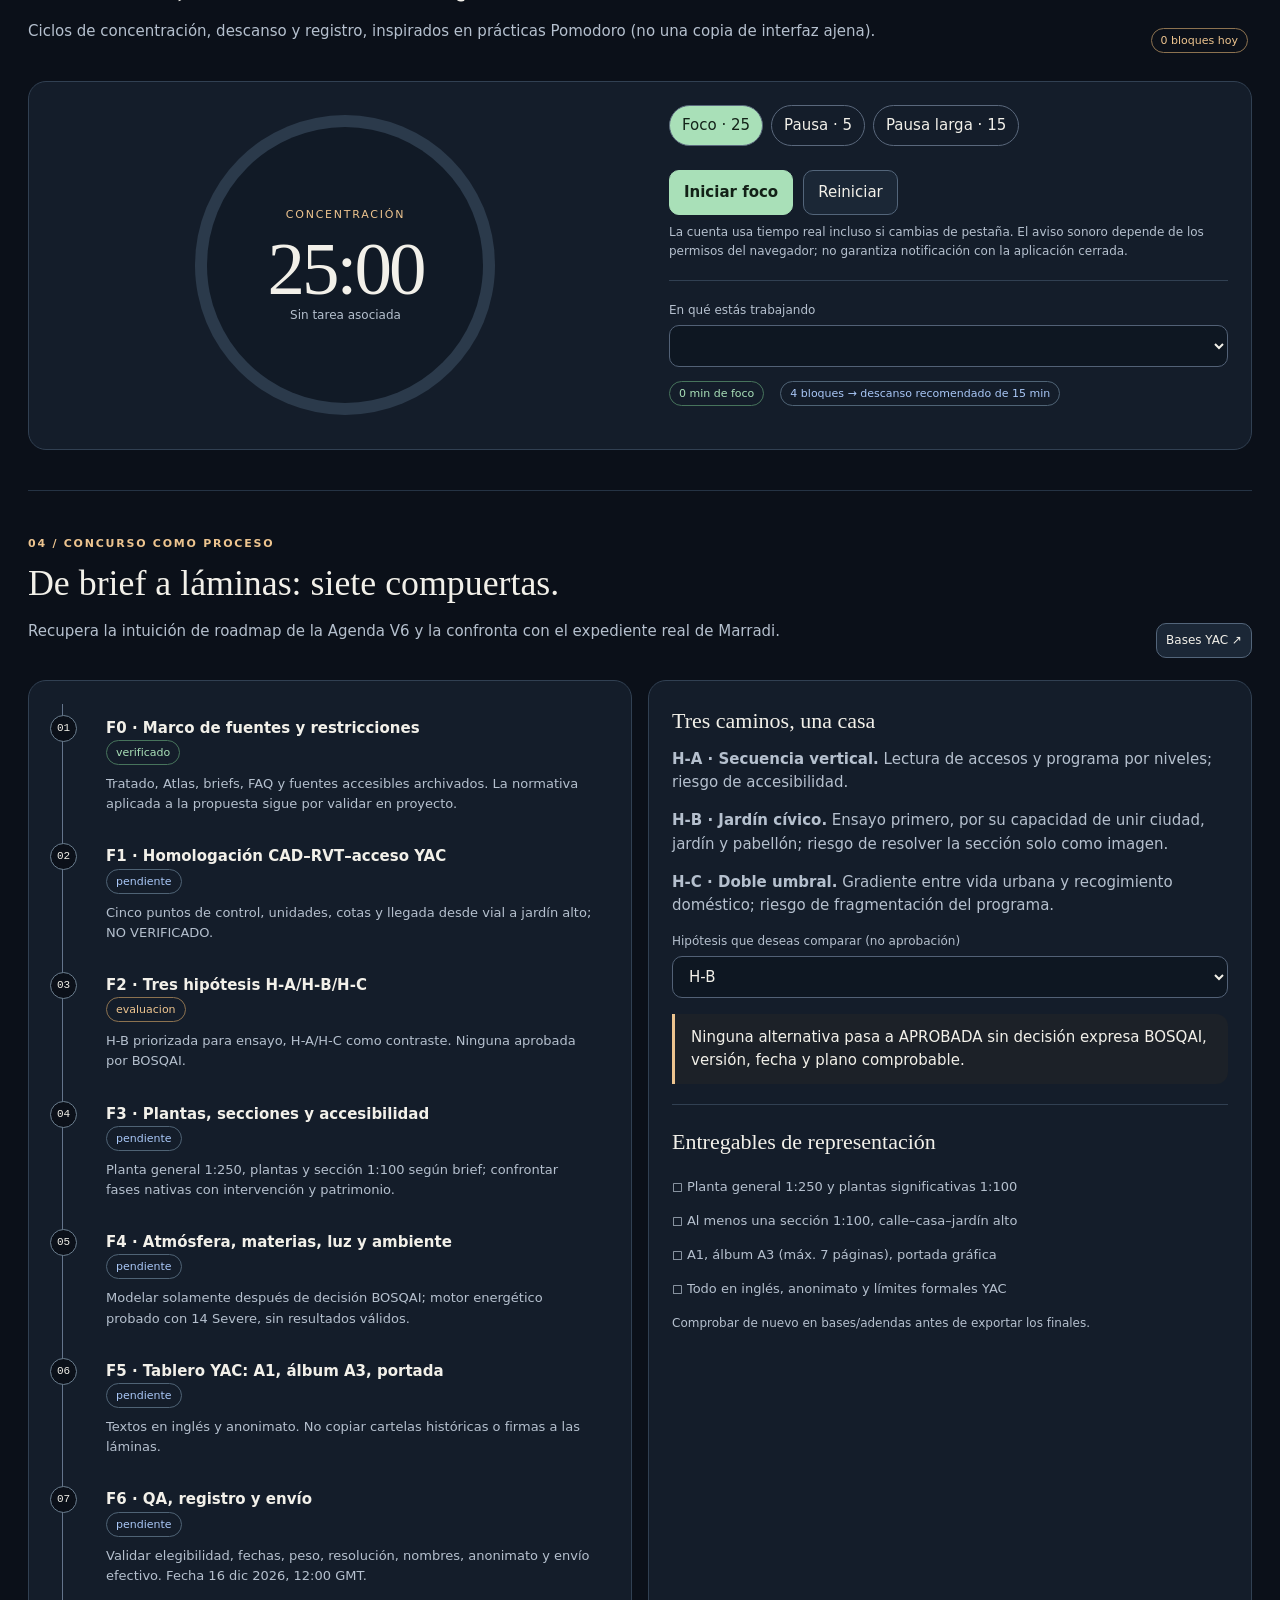
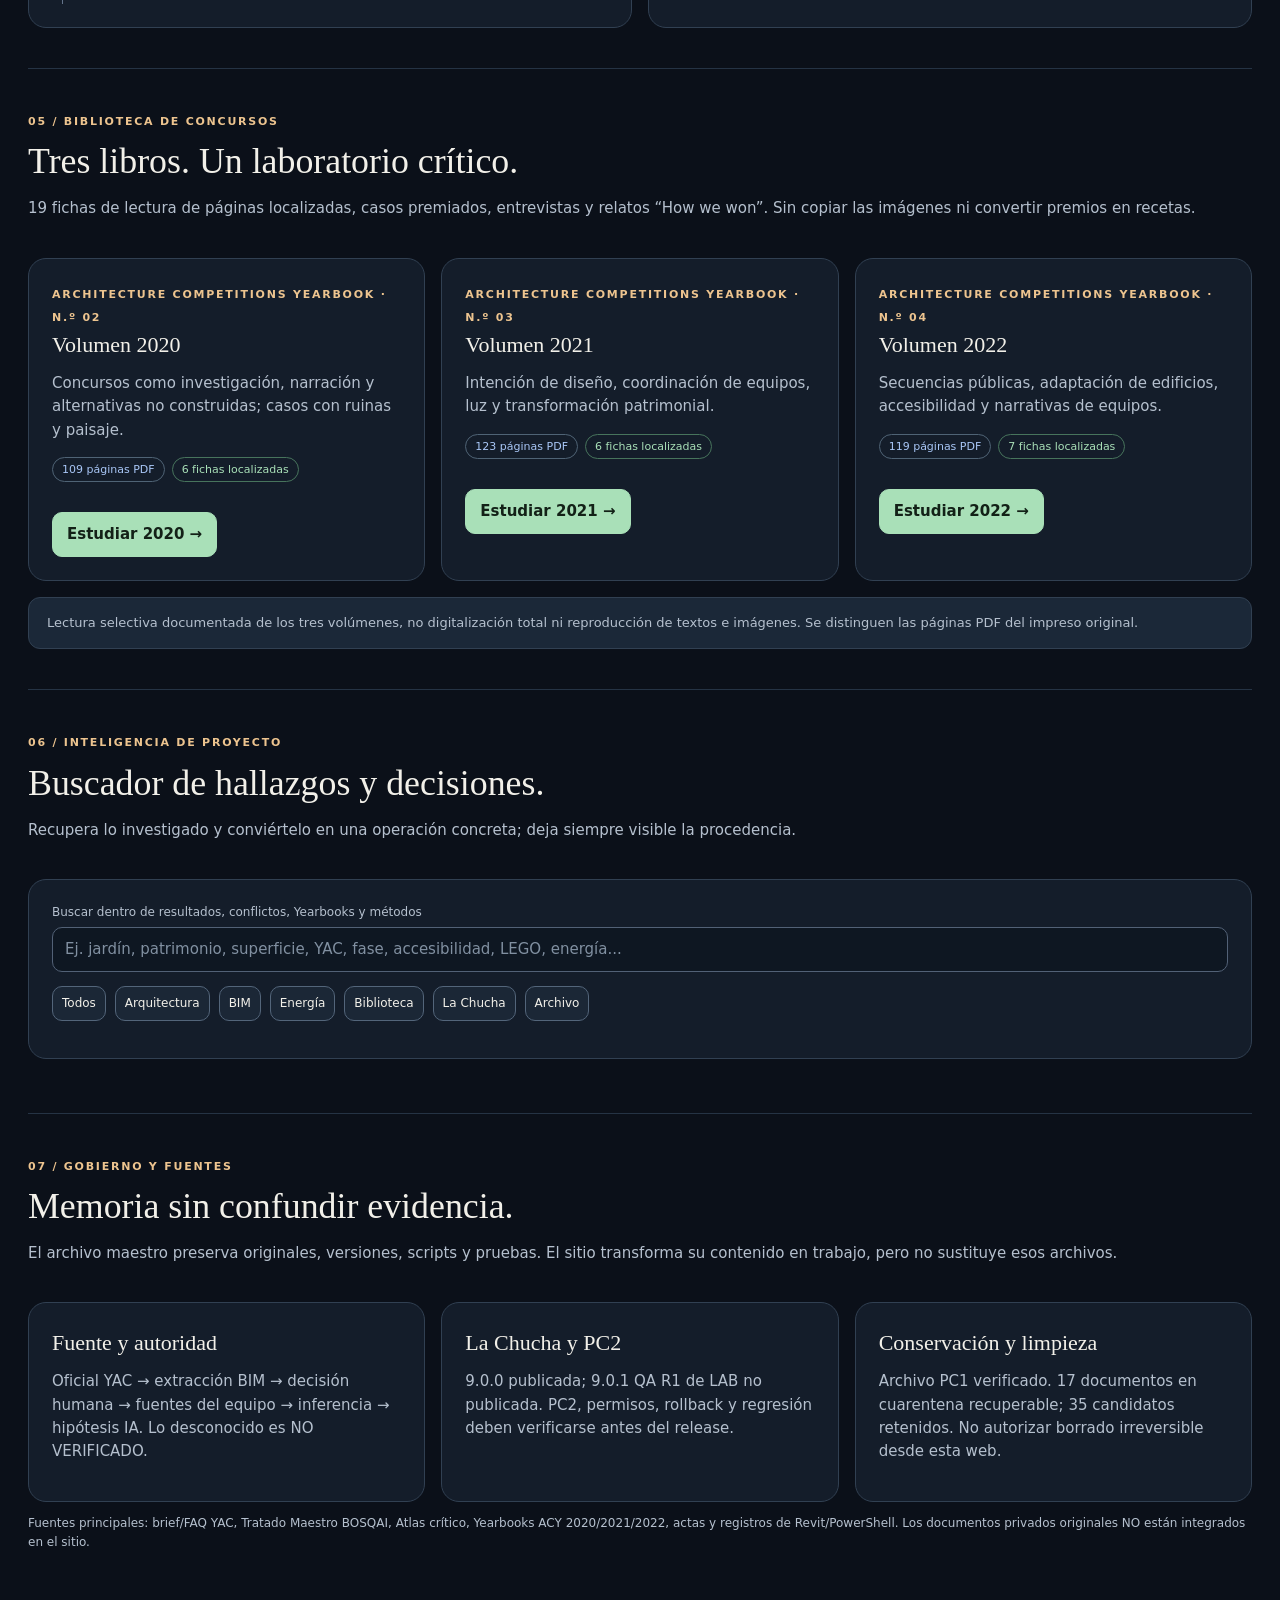
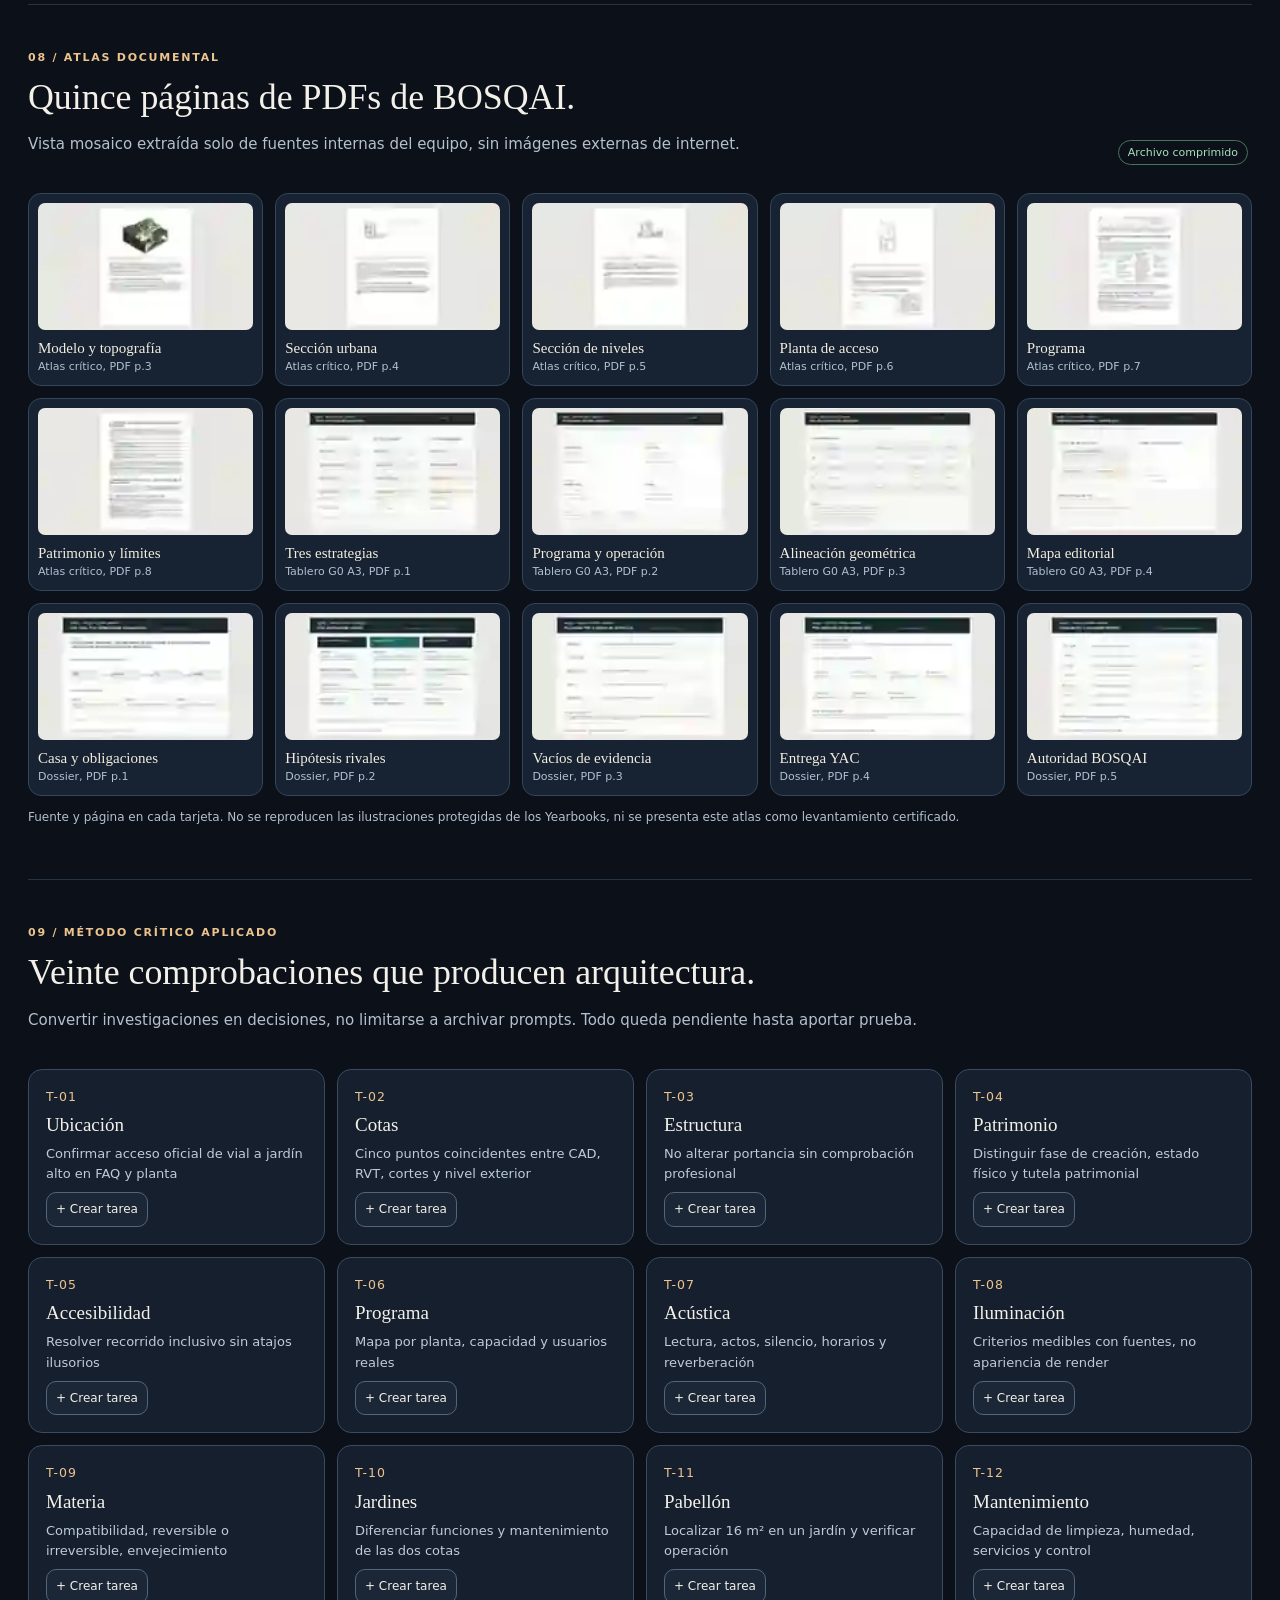
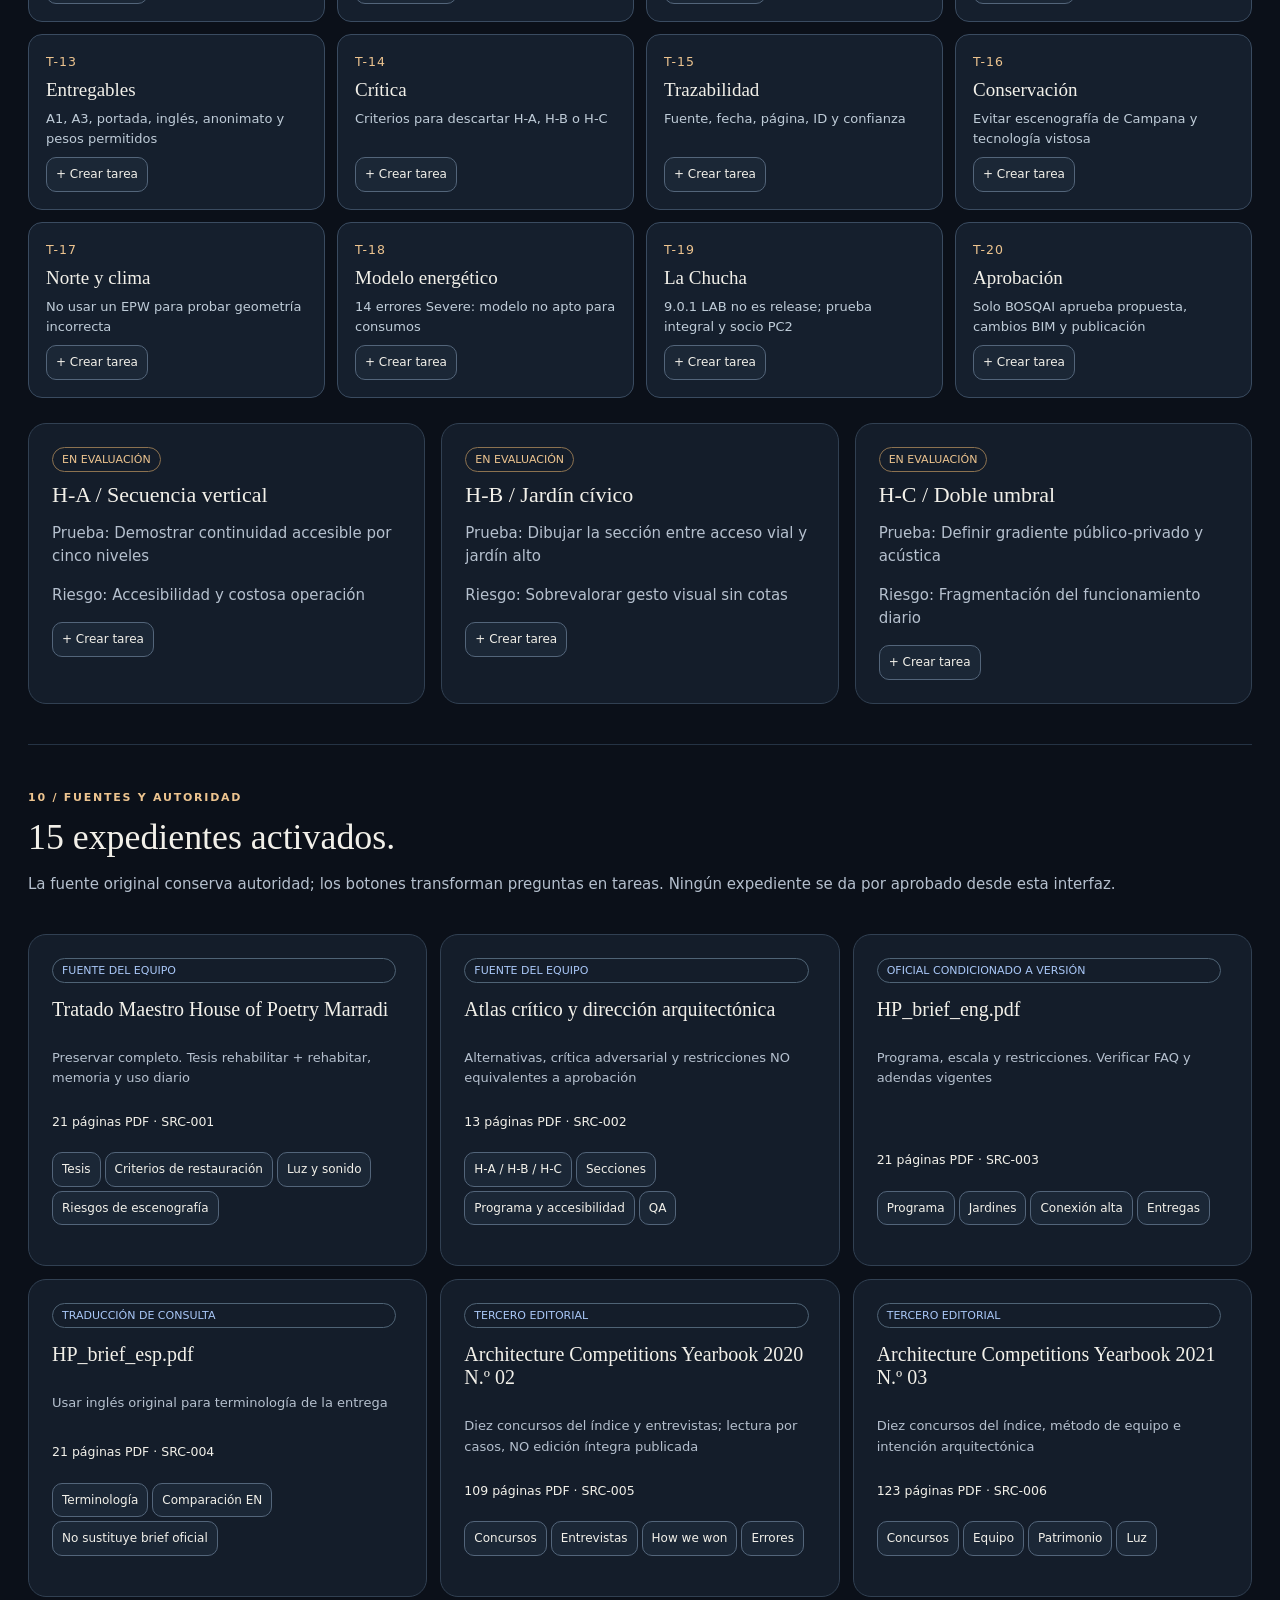
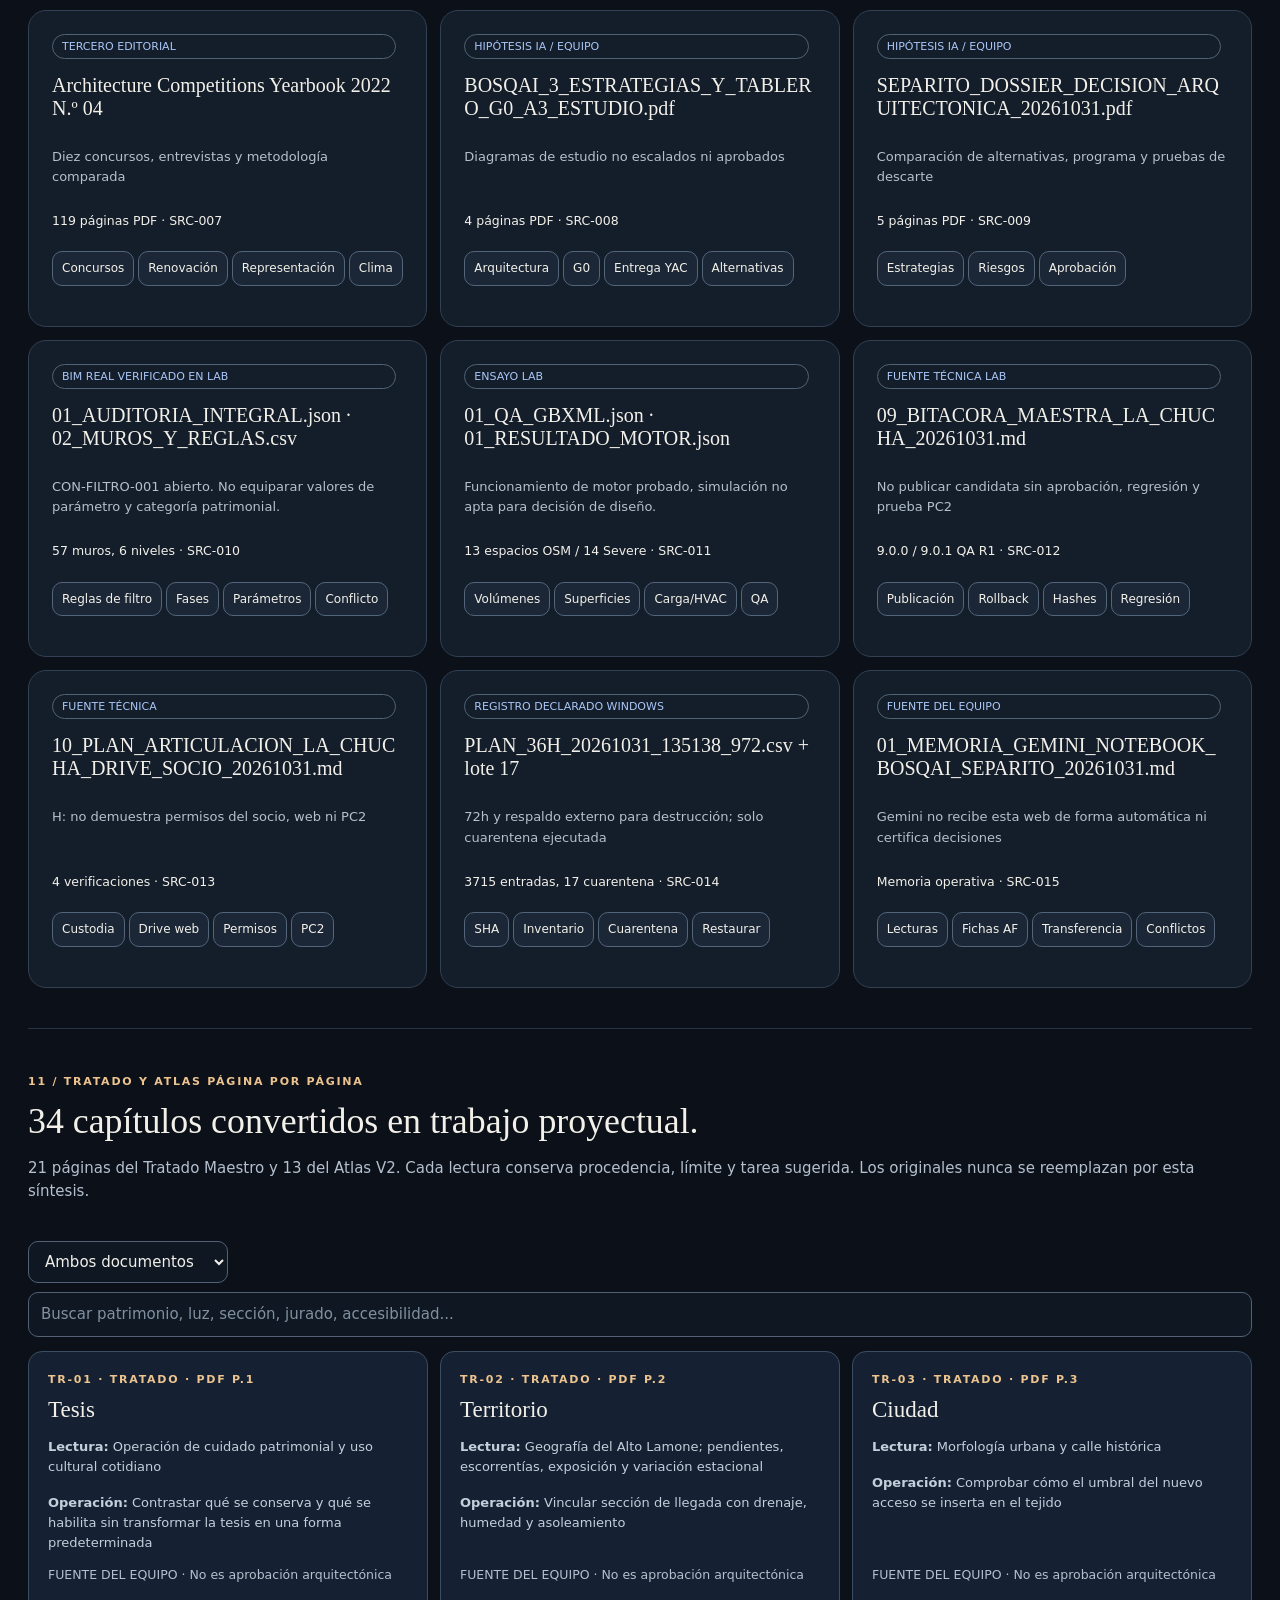
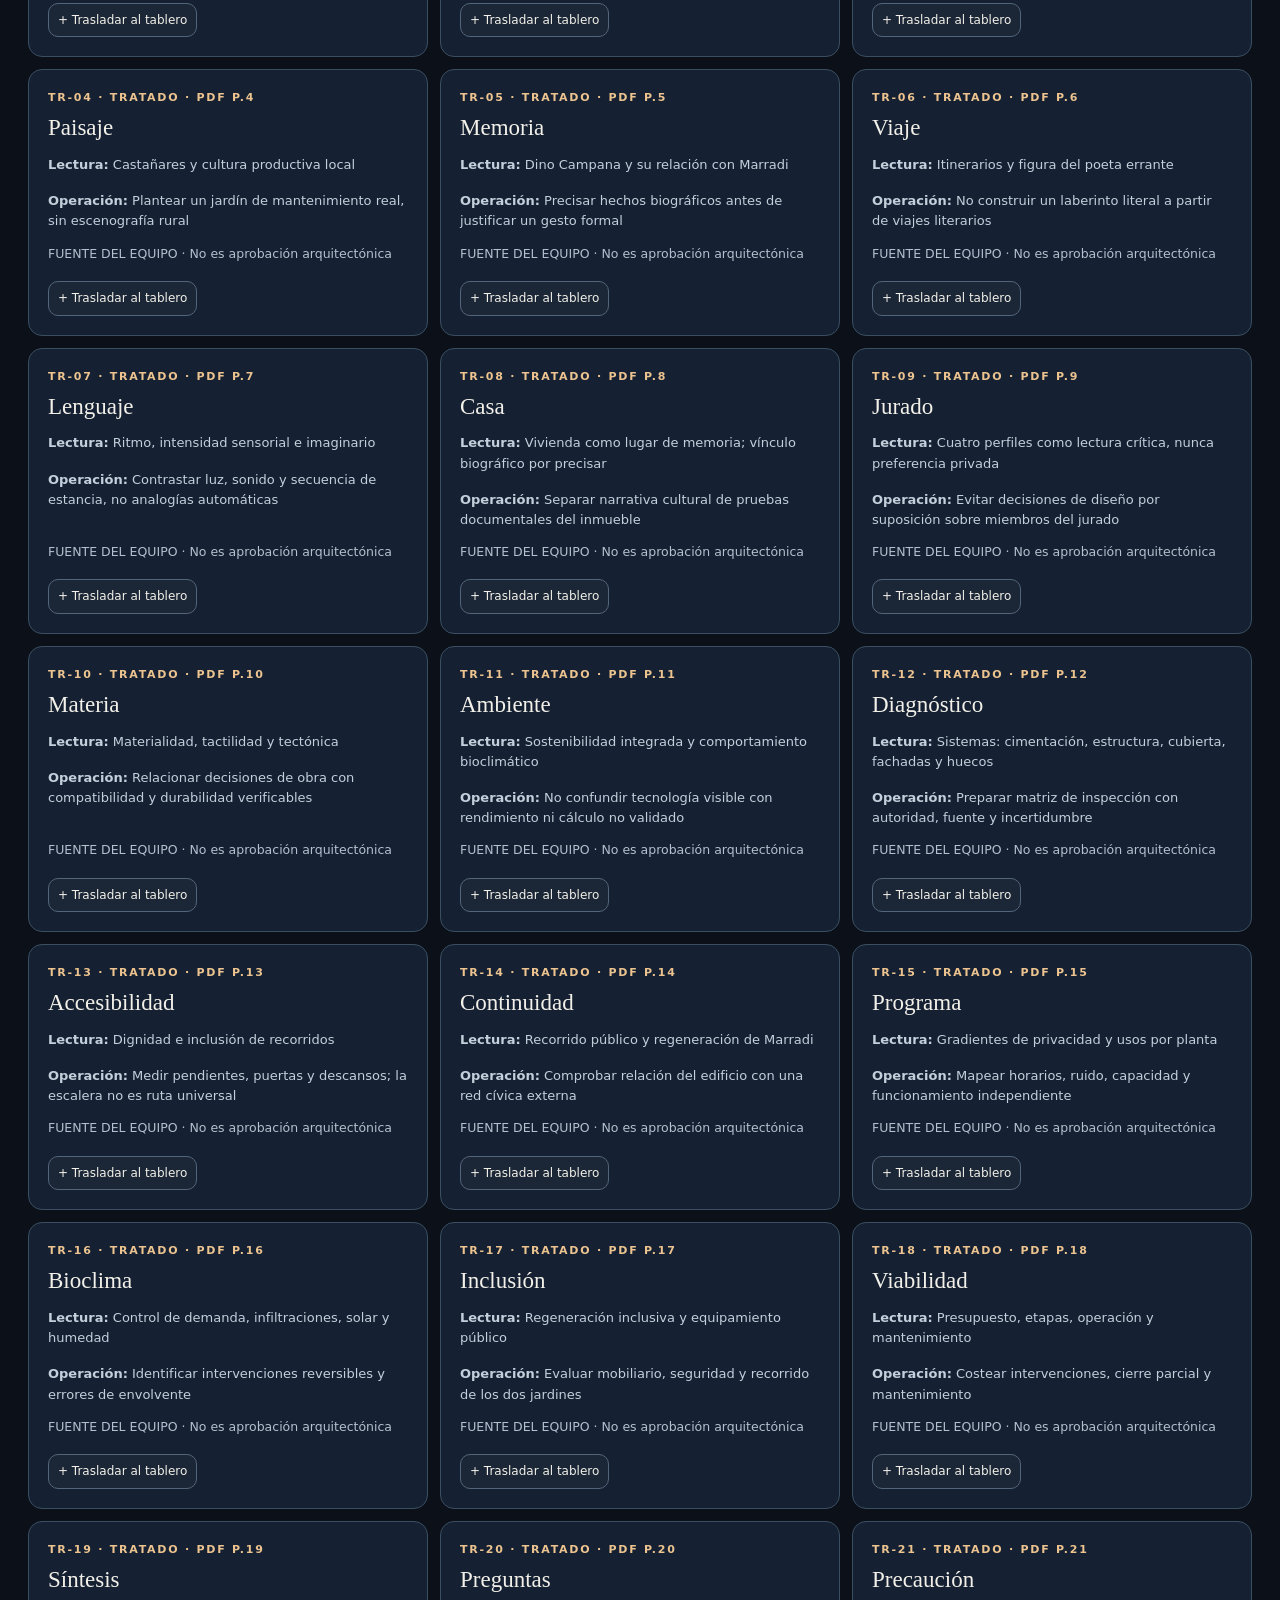
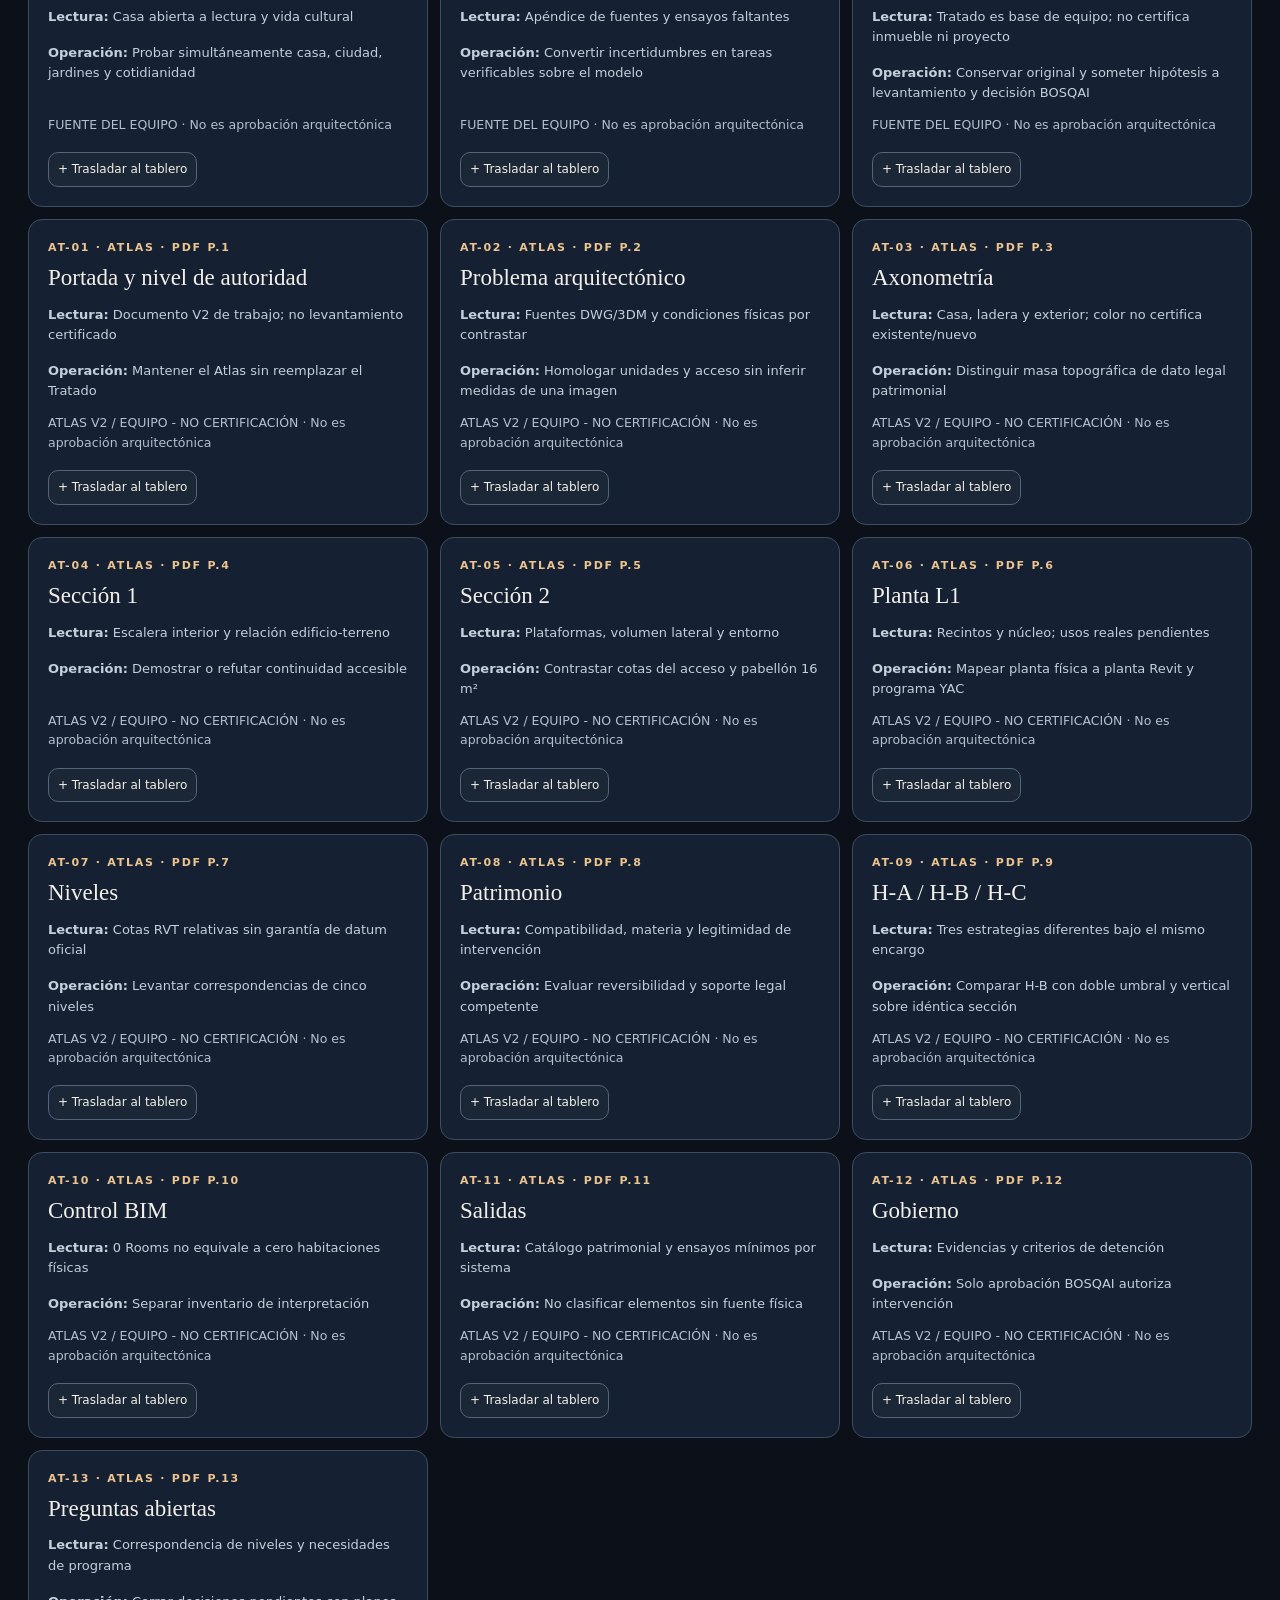
==== commit 256dbd43: "Connect evidence comparison to Arch-Core interface" ====
--- a/index.html
+++ b/index.html
@@ -26,5 +26,6 @@
 <script src="app.js" defer></script>
 <script src="research.js" defer></script>
 <script src="chapters-view.js" defer></script>
+<script src="compare.js" defer></script>
 </body>
 </html>
--- a/research.css
+++ b/research.css
@@ -30,3 +30,5 @@
 @media(max-width:1150px){.visual-grid{grid-template-columns:repeat(4,minmax(0,1fr))}.criterion-grid{grid-template-columns:repeat(3,minmax(0,1fr))}}
 @media(max-width:800px){.visual-grid{grid-template-columns:repeat(3,minmax(0,1fr))}.source-grid{grid-template-columns:repeat(2,minmax(0,1fr))}.criterion-grid{grid-template-columns:repeat(2,minmax(0,1fr))}.case-deep-grid{grid-template-columns:1fr}}
 @media(max-width:520px){.visual-grid{grid-template-columns:repeat(2,minmax(0,1fr));gap:8px}.pdf-figure{padding:5px}.pdf-figure figcaption strong{font-size:13px}.pdf-figure figcaption small{font-size:10px}.criterion-grid,.source-grid{grid-template-columns:1fr}.criterion{padding:16px}.case-deep{padding:16px}.deep-acy .toolbar{display:grid;grid-template-columns:1fr}.deep-acy .toolbar .field{max-width:none!important}}
+
+.chapter-grid{display:grid;grid-template-columns:repeat(3,minmax(0,1fr));gap:12px}.chapter-card{display:flex;flex-direction:column;align-items:flex-start;gap:8px;background:#152132;border:1px solid #3b4e61;border-radius:14px;padding:19px;min-width:0}.chapter-card h3{font:normal 23px/1.25 Georgia,serif;margin:0}.chapter-card p{font-size:13px;color:#c3cfdb;margin:4px 0}.chapter-card small{margin-top:auto}.chapter-card button{margin-top:10px}@media(max-width:930px){.chapter-grid{grid-template-columns:repeat(2,minmax(0,1fr))}}@media(max-width:560px){.chapter-grid{grid-template-columns:1fr}}
